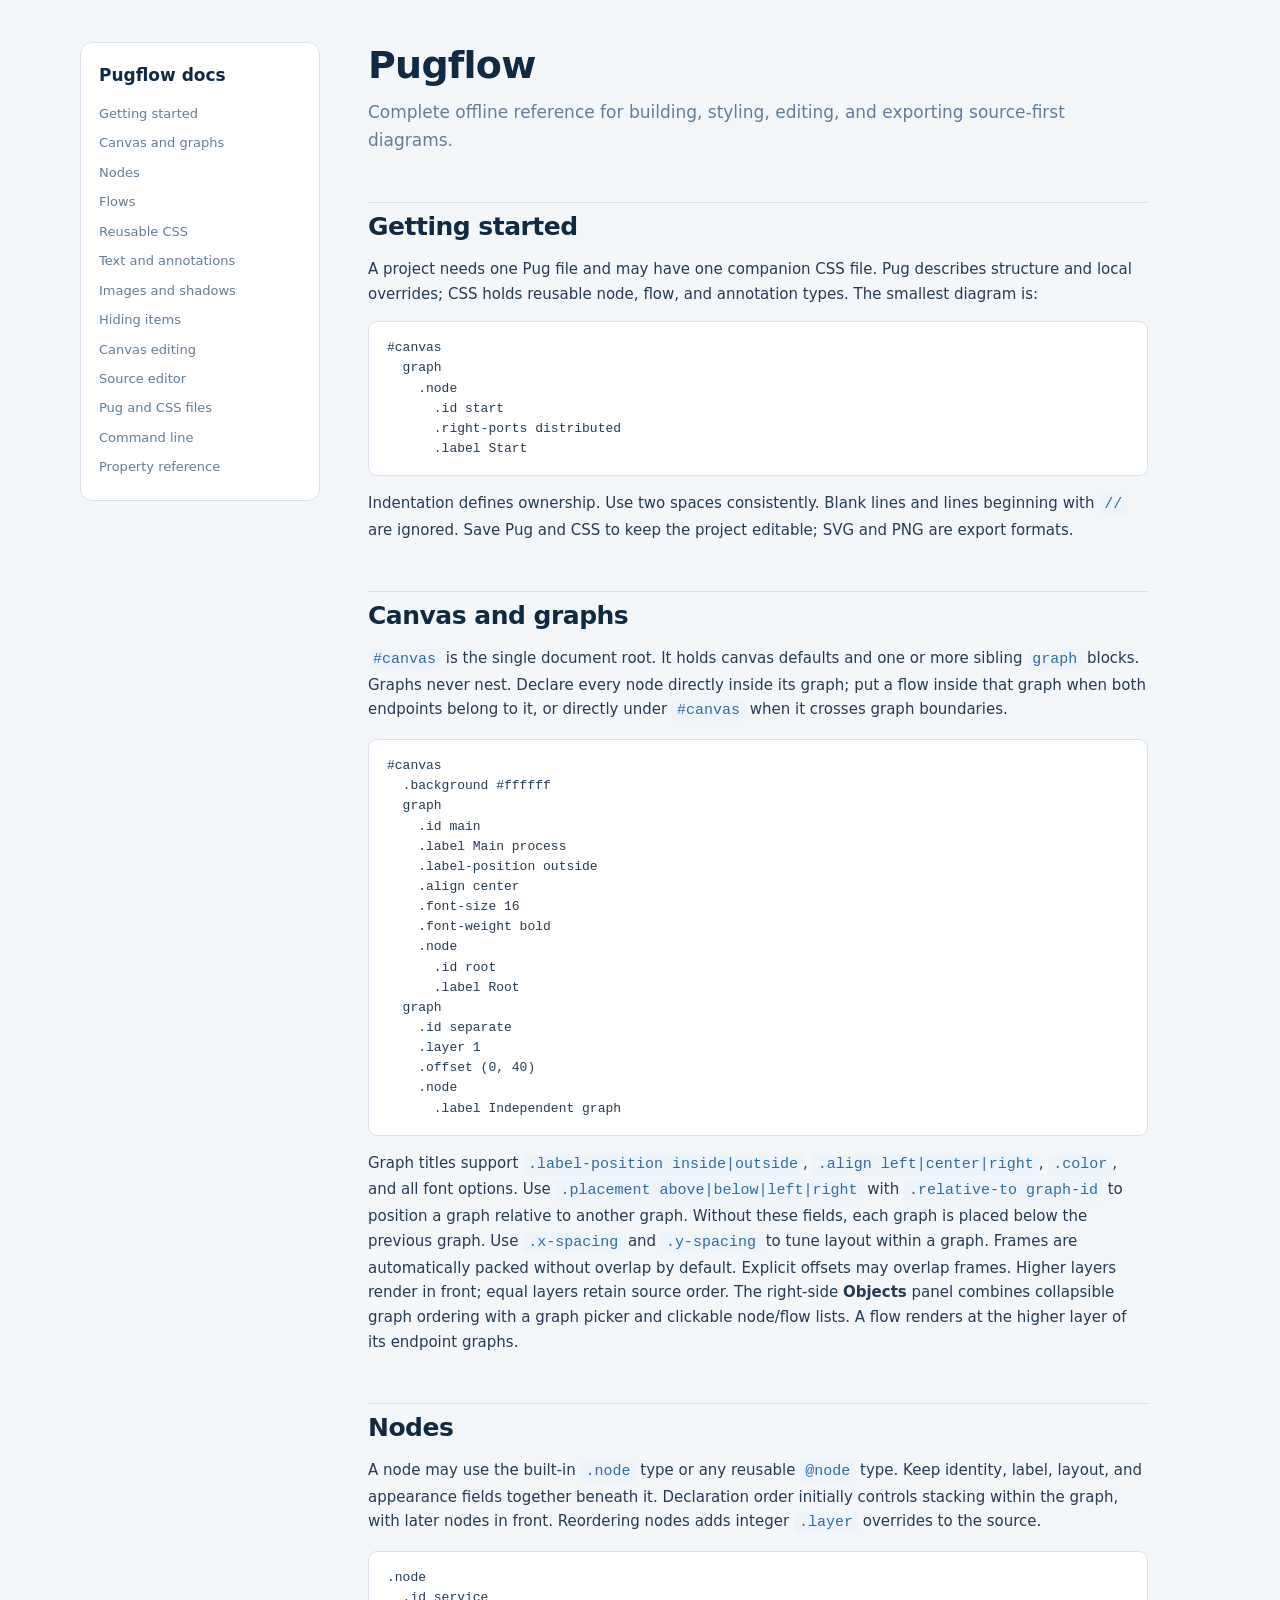
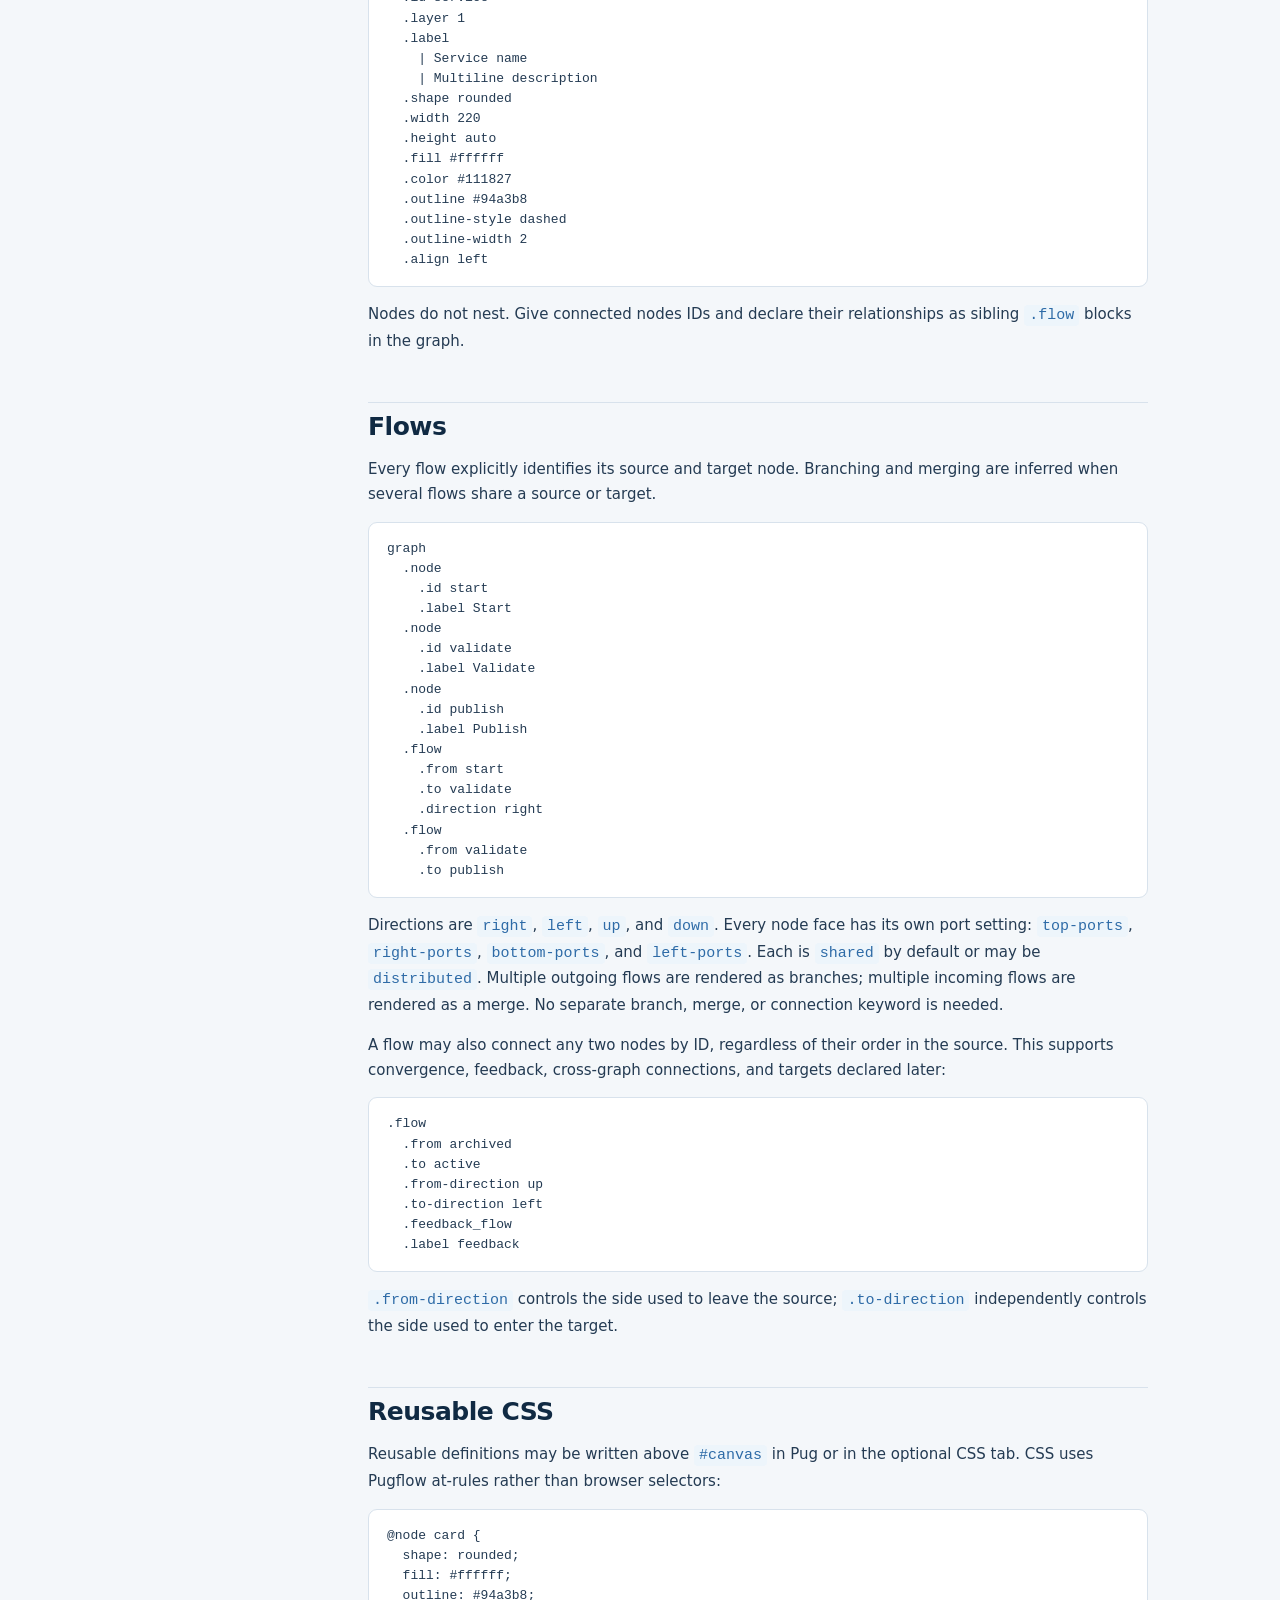
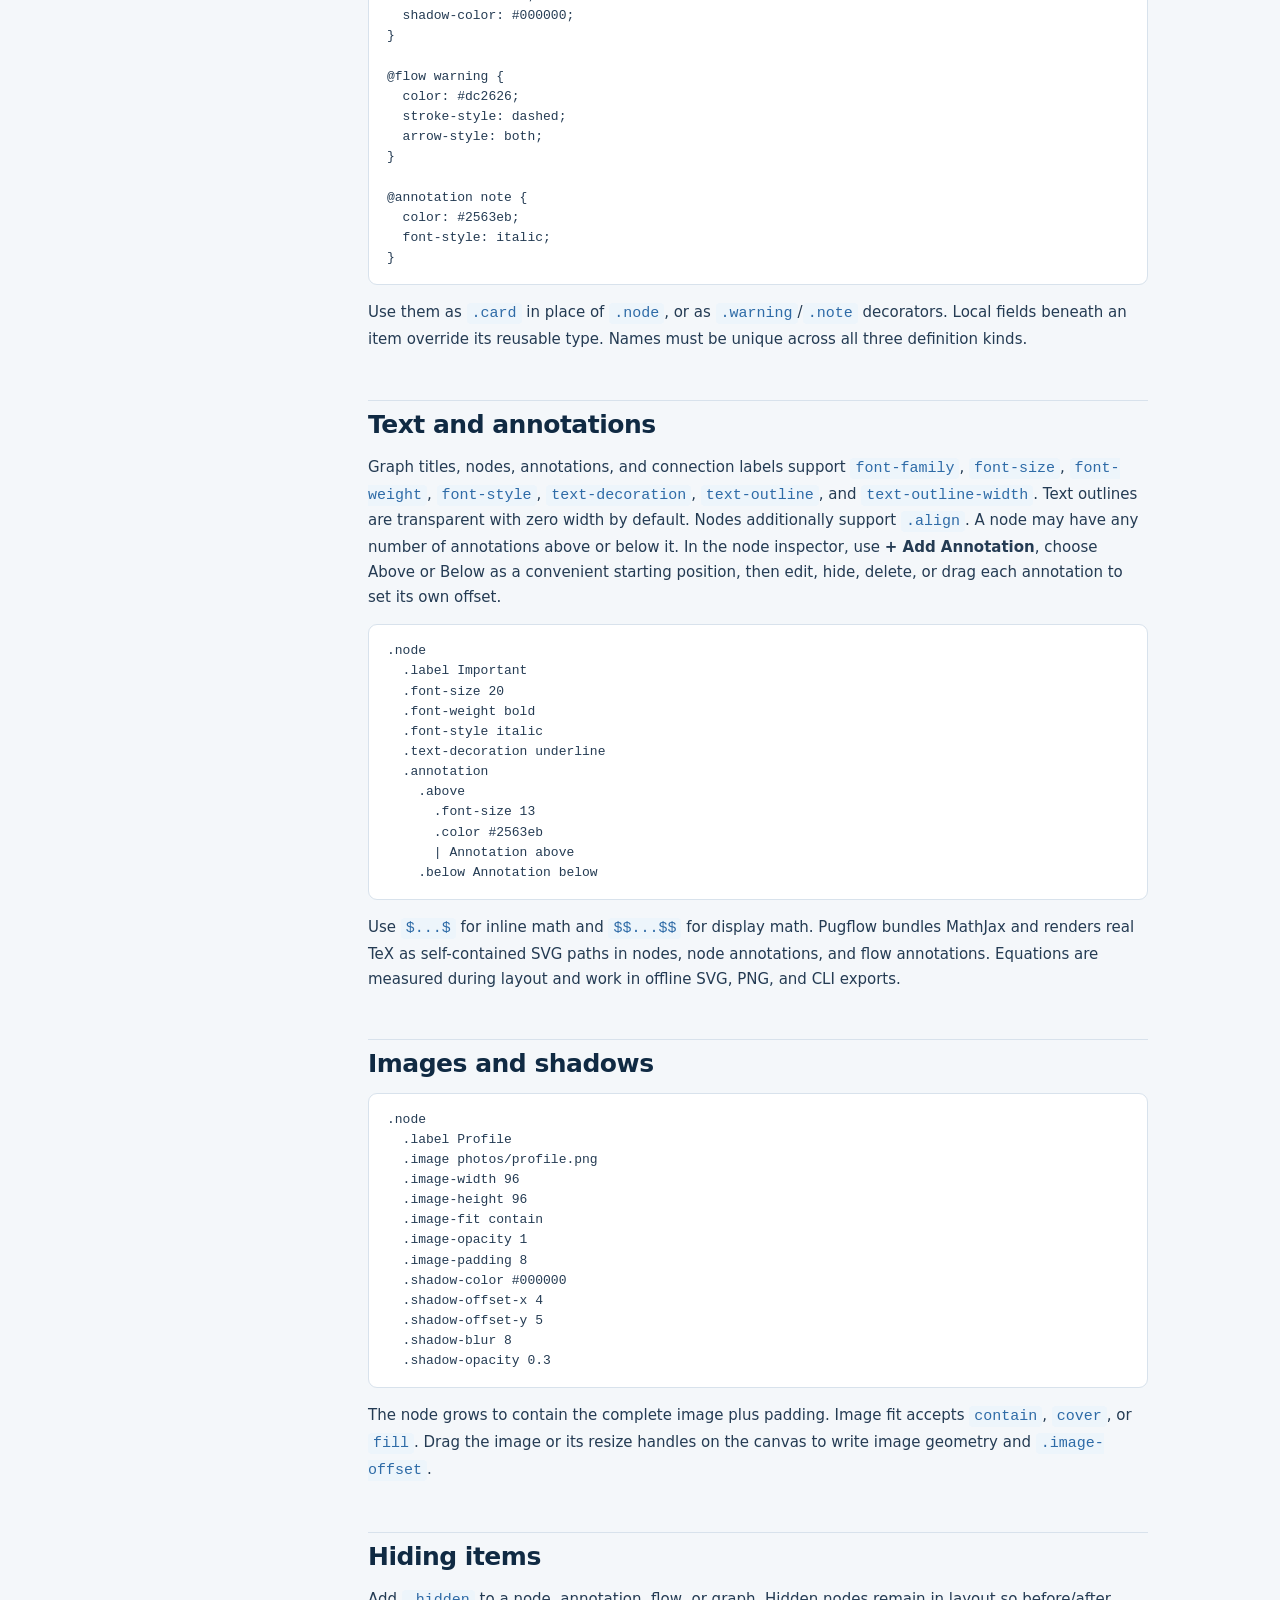
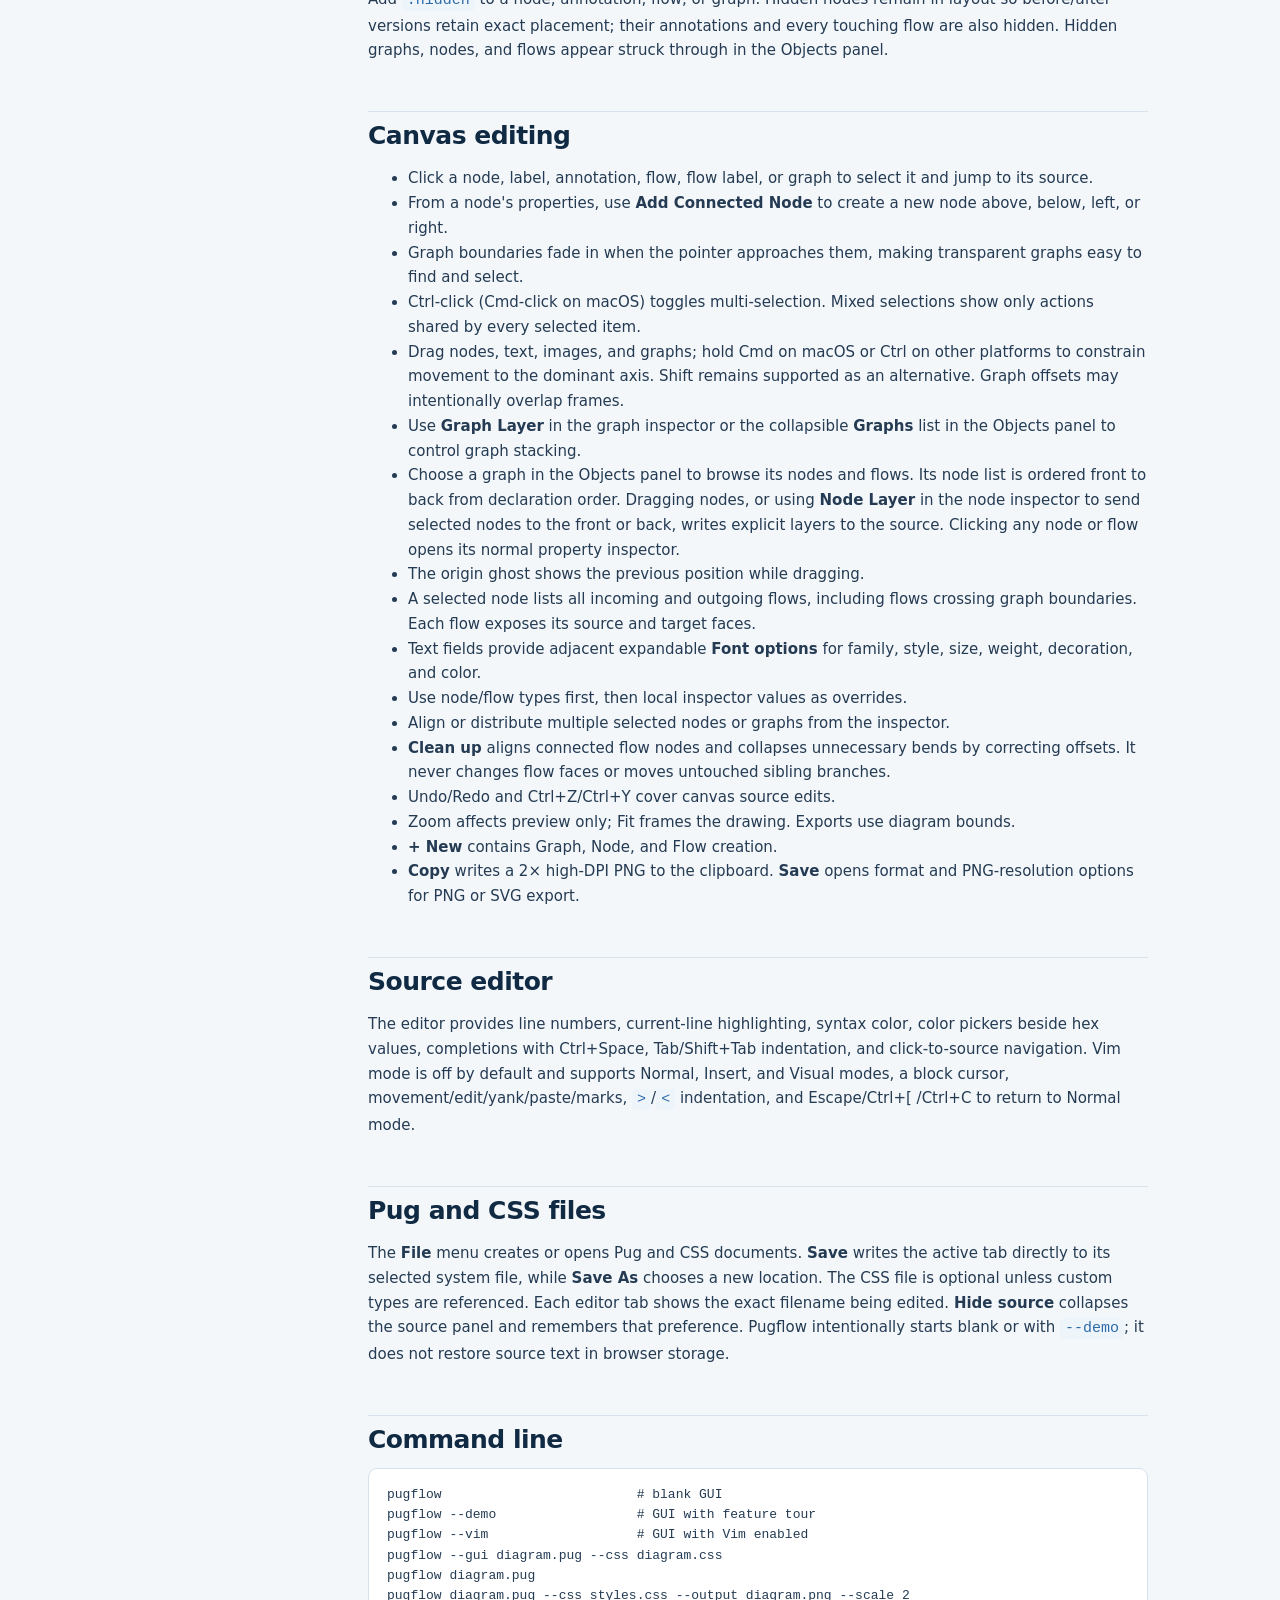
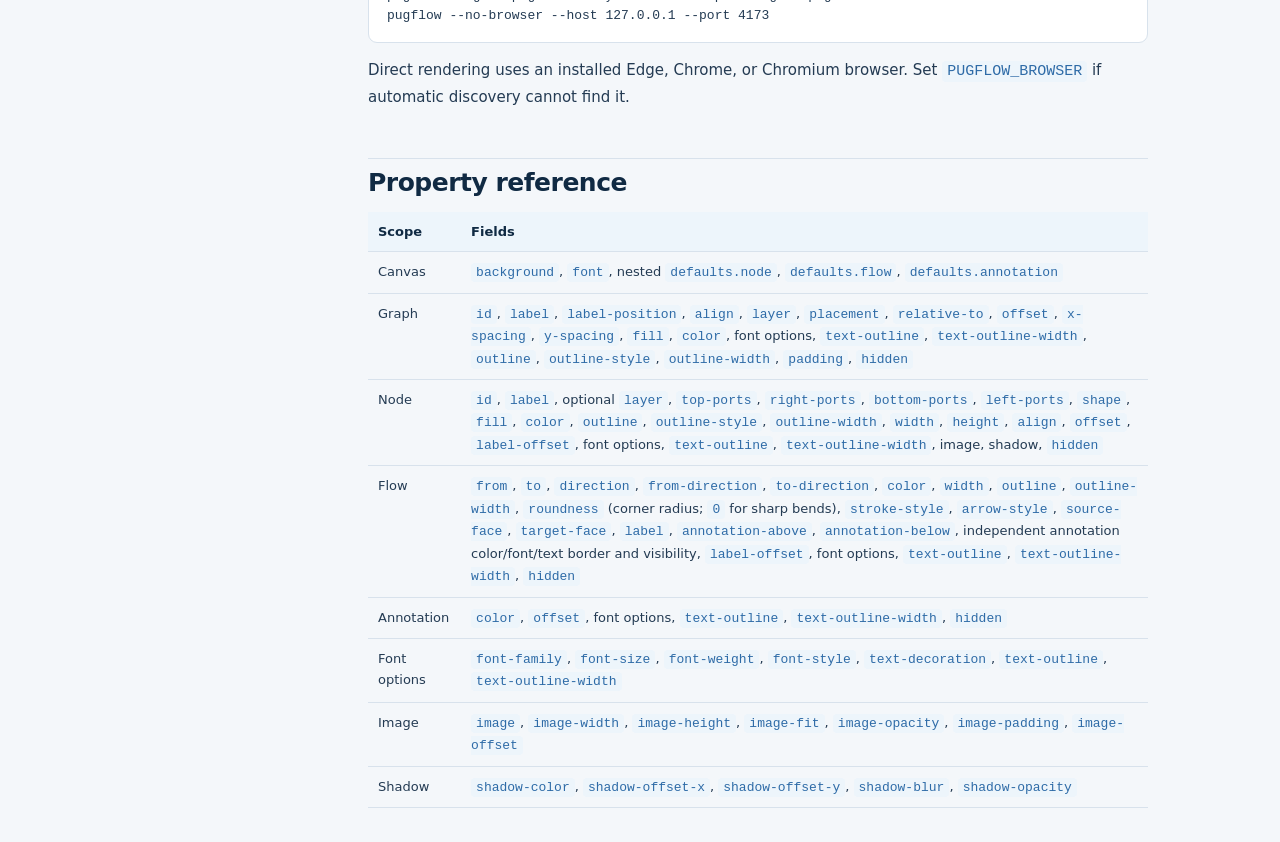
==== src/pugflow/web/docs.html @ e83b2b61 "Add per-face node connections Co-authored-by: briday1 <20748011+briday1@users.noreply.github.com>" ====
<!doctype html>
<html lang="en"><head><meta charset="UTF-8"><meta name="viewport" content="width=device-width,initial-scale=1"><meta name="description" content="Complete offline Pugflow documentation"><link rel="icon" href="data:,"><link rel="stylesheet" href="docs.css"><title>Pugflow documentation</title></head>
<body><div class="layout">
<nav><strong>Pugflow docs</strong><a href="#start">Getting started</a><a href="#structure">Canvas and graphs</a><a href="#nodes">Nodes</a><a href="#flows">Flows</a><a href="#styles">Reusable CSS</a><a href="#text">Text and annotations</a><a href="#images">Images and shadows</a><a href="#hidden">Hiding items</a><a href="#canvas-ui">Canvas editing</a><a href="#editor">Source editor</a><a href="#files">Pug and CSS files</a><a href="#cli">Command line</a><a href="#reference">Property reference</a></nav>
<main>
<h1>Pugflow</h1><p class="lede">Complete offline reference for building, styling, editing, and exporting source-first diagrams.</p>

<h2 id="start">Getting started</h2><p>A project needs one Pug file and may have one companion CSS file. Pug describes structure and local overrides; CSS holds reusable node, flow, and annotation types. The smallest diagram is:</p>
<pre><code>#canvas
  graph
    .node
      .id start
      .right-ports distributed
      .label Start</code></pre>
<p>Indentation defines ownership. Use two spaces consistently. Blank lines and lines beginning with <code>//</code> are ignored. Save Pug and CSS to keep the project editable; SVG and PNG are export formats.</p>

<h2 id="structure">Canvas and graphs</h2><p><code>#canvas</code> is the single document root. It holds canvas defaults and one or more sibling <code>graph</code> blocks. Graphs never nest. Declare every node directly inside its graph; put a flow inside that graph when both endpoints belong to it, or directly under <code>#canvas</code> when it crosses graph boundaries.</p>
<pre><code>#canvas
  .background #ffffff
  graph
    .id main
    .label Main process
    .label-position outside
    .align center
    .font-size 16
    .font-weight bold
    .node
      .id root
      .label Root
  graph
    .id separate
    .layer 1
    .offset (0, 40)
    .node
      .label Independent graph</code></pre>
<p>Graph titles support <code>.label-position inside|outside</code>, <code>.align left|center|right</code>, <code>.color</code>, and all font options. Use <code>.placement above|below|left|right</code> with <code>.relative-to graph-id</code> to position a graph relative to another graph. Without these fields, each graph is placed below the previous graph. Use <code>.x-spacing</code> and <code>.y-spacing</code> to tune layout within a graph. Frames are automatically packed without overlap by default. Explicit offsets may overlap frames. Higher layers render in front; equal layers retain source order. The right-side <strong>Objects</strong> panel combines collapsible graph ordering with a graph picker and clickable node/flow lists. A flow renders at the higher layer of its endpoint graphs.</p>

<h2 id="nodes">Nodes</h2><p>A node may use the built-in <code>.node</code> type or any reusable <code>@node</code> type. Keep identity, label, layout, and appearance fields together beneath it. Declaration order initially controls stacking within the graph, with later nodes in front. Reordering nodes adds integer <code>.layer</code> overrides to the source.</p>
<pre><code>.node
  .id service
  .layer 1
  .label
    | Service name
    | Multiline description
  .shape rounded
  .width 220
  .height auto
  .fill #ffffff
  .color #111827
  .outline #94a3b8
  .outline-style dashed
  .outline-width 2
  .align left</code></pre>
<p>Nodes do not nest. Give connected nodes IDs and declare their relationships as sibling <code>.flow</code> blocks in the graph.</p>

<h2 id="flows">Flows</h2><p>Every flow explicitly identifies its source and target node. Branching and merging are inferred when several flows share a source or target.</p>
<pre><code>graph
  .node
    .id start
    .label Start
  .node
    .id validate
    .label Validate
  .node
    .id publish
    .label Publish
  .flow
    .from start
    .to validate
    .direction right
  .flow
    .from validate
    .to publish</code></pre>
<p>Directions are <code>right</code>, <code>left</code>, <code>up</code>, and <code>down</code>. Every node face has its own port setting: <code>top-ports</code>, <code>right-ports</code>, <code>bottom-ports</code>, and <code>left-ports</code>. Each is <code>shared</code> by default or may be <code>distributed</code>. Multiple outgoing flows are rendered as branches; multiple incoming flows are rendered as a merge. No separate branch, merge, or connection keyword is needed.</p>
<p>A flow may also connect any two nodes by ID, regardless of their order in the source. This supports convergence, feedback, cross-graph connections, and targets declared later:</p>
<pre><code>.flow
  .from archived
  .to active
  .from-direction up
  .to-direction left
  .feedback_flow
  .label feedback</code></pre>
<p><code>.from-direction</code> controls the side used to leave the source; <code>.to-direction</code> independently controls the side used to enter the target.</p>

<h2 id="styles">Reusable CSS</h2><p>Reusable definitions may be written above <code>#canvas</code> in Pug or in the optional CSS tab. CSS uses Pugflow at-rules rather than browser selectors:</p>
<pre><code>@node card {
  shape: rounded;
  fill: #ffffff;
  outline: #94a3b8;
  shadow-color: #000000;
}

@flow warning {
  color: #dc2626;
  stroke-style: dashed;
  arrow-style: both;
}

@annotation note {
  color: #2563eb;
  font-style: italic;
}</code></pre>
<p>Use them as <code>.card</code> in place of <code>.node</code>, or as <code>.warning</code>/<code>.note</code> decorators. Local fields beneath an item override its reusable type. Names must be unique across all three definition kinds.</p>

<h2 id="text">Text and annotations</h2><p>Graph titles, nodes, annotations, and connection labels support <code>font-family</code>, <code>font-size</code>, <code>font-weight</code>, <code>font-style</code>, <code>text-decoration</code>, <code>text-outline</code>, and <code>text-outline-width</code>. Text outlines are transparent with zero width by default. Nodes additionally support <code>.align</code>. A node may have any number of annotations above or below it. In the node inspector, use <strong>+ Add Annotation</strong>, choose Above or Below as a convenient starting position, then edit, hide, delete, or drag each annotation to set its own offset.</p>
<pre><code>.node
  .label Important
  .font-size 20
  .font-weight bold
  .font-style italic
  .text-decoration underline
  .annotation
    .above
      .font-size 13
      .color #2563eb
      | Annotation above
    .below Annotation below</code></pre>
<p>Use <code>$...$</code> for inline math and <code>$$...$$</code> for display math. Pugflow bundles MathJax and renders real TeX as self-contained SVG paths in nodes, node annotations, and flow annotations. Equations are measured during layout and work in offline SVG, PNG, and CLI exports.</p>

<h2 id="images">Images and shadows</h2><pre><code>.node
  .label Profile
  .image photos/profile.png
  .image-width 96
  .image-height 96
  .image-fit contain
  .image-opacity 1
  .image-padding 8
  .shadow-color #000000
  .shadow-offset-x 4
  .shadow-offset-y 5
  .shadow-blur 8
  .shadow-opacity 0.3</code></pre>
<p>The node grows to contain the complete image plus padding. Image fit accepts <code>contain</code>, <code>cover</code>, or <code>fill</code>. Drag the image or its resize handles on the canvas to write image geometry and <code>.image-offset</code>.</p>

<h2 id="hidden">Hiding items</h2><p>Add <code>.hidden</code> to a node, annotation, flow, or graph. Hidden nodes remain in layout so before/after versions retain exact placement; their annotations and every touching flow are also hidden. Hidden graphs, nodes, and flows appear struck through in the Objects panel.</p>

<h2 id="canvas-ui">Canvas editing</h2><ul><li>Click a node, label, annotation, flow, flow label, or graph to select it and jump to its source.</li><li>From a node's properties, use <strong>Add Connected Node</strong> to create a new node above, below, left, or right.</li><li>Graph boundaries fade in when the pointer approaches them, making transparent graphs easy to find and select.</li><li>Ctrl-click (Cmd-click on macOS) toggles multi-selection. Mixed selections show only actions shared by every selected item.</li><li>Drag nodes, text, images, and graphs; hold Cmd on macOS or Ctrl on other platforms to constrain movement to the dominant axis. Shift remains supported as an alternative. Graph offsets may intentionally overlap frames.</li><li>Use <strong>Graph Layer</strong> in the graph inspector or the collapsible <strong>Graphs</strong> list in the Objects panel to control graph stacking.</li><li>Choose a graph in the Objects panel to browse its nodes and flows. Its node list is ordered front to back from declaration order. Dragging nodes, or using <strong>Node Layer</strong> in the node inspector to send selected nodes to the front or back, writes explicit layers to the source. Clicking any node or flow opens its normal property inspector.</li><li>The origin ghost shows the previous position while dragging.</li><li>A selected node lists all incoming and outgoing flows, including flows crossing graph boundaries. Each flow exposes its source and target faces.</li><li>Text fields provide adjacent expandable <strong>Font options</strong> for family, style, size, weight, decoration, and color.</li><li>Use node/flow types first, then local inspector values as overrides.</li><li>Align or distribute multiple selected nodes or graphs from the inspector.</li><li><strong>Clean up</strong> aligns connected flow nodes and collapses unnecessary bends by correcting offsets. It never changes flow faces or moves untouched sibling branches.</li><li>Undo/Redo and Ctrl+Z/Ctrl+Y cover canvas source edits.</li><li>Zoom affects preview only; Fit frames the drawing. Exports use diagram bounds.</li><li><strong>+ New</strong> contains Graph, Node, and Flow creation.</li><li><strong>Copy</strong> writes a 2× high-DPI PNG to the clipboard. <strong>Save</strong> opens format and PNG-resolution options for PNG or SVG export.</li></ul>

<h2 id="editor">Source editor</h2><p>The editor provides line numbers, current-line highlighting, syntax color, color pickers beside hex values, completions with Ctrl+Space, Tab/Shift+Tab indentation, and click-to-source navigation. Vim mode is off by default and supports Normal, Insert, and Visual modes, a block cursor, movement/edit/yank/paste/marks, <code>&gt;</code>/<code>&lt;</code> indentation, and Escape/Ctrl+[ /Ctrl+C to return to Normal mode.</p>

<h2 id="files">Pug and CSS files</h2><p>The <strong>File</strong> menu creates or opens Pug and CSS documents. <strong>Save</strong> writes the active tab directly to its selected system file, while <strong>Save As</strong> chooses a new location. The CSS file is optional unless custom types are referenced. Each editor tab shows the exact filename being edited. <strong>Hide source</strong> collapses the source panel and remembers that preference. Pugflow intentionally starts blank or with <code>--demo</code>; it does not restore source text in browser storage.</p>

<h2 id="cli">Command line</h2><pre><code>pugflow                         # blank GUI
pugflow --demo                  # GUI with feature tour
pugflow --vim                   # GUI with Vim enabled
pugflow --gui diagram.pug --css diagram.css
pugflow diagram.pug
pugflow diagram.pug --css styles.css --output diagram.png --scale 2
pugflow --no-browser --host 127.0.0.1 --port 4173</code></pre>
<p>Direct rendering uses an installed Edge, Chrome, or Chromium browser. Set <code>PUGFLOW_BROWSER</code> if automatic discovery cannot find it.</p>

<h2 id="reference">Property reference</h2>
<table><thead><tr><th>Scope</th><th>Fields</th></tr></thead><tbody>
<tr><td>Canvas</td><td><code>background</code>, <code>font</code>, nested <code>defaults.node</code>, <code>defaults.flow</code>, <code>defaults.annotation</code></td></tr>
<tr><td>Graph</td><td><code>id</code>, <code>label</code>, <code>label-position</code>, <code>align</code>, <code>layer</code>, <code>placement</code>, <code>relative-to</code>, <code>offset</code>, <code>x-spacing</code>, <code>y-spacing</code>, <code>fill</code>, <code>color</code>, font options, <code>text-outline</code>, <code>text-outline-width</code>, <code>outline</code>, <code>outline-style</code>, <code>outline-width</code>, <code>padding</code>, <code>hidden</code></td></tr>
<tr><td>Node</td><td><code>id</code>, <code>label</code>, optional <code>layer</code>, <code>top-ports</code>, <code>right-ports</code>, <code>bottom-ports</code>, <code>left-ports</code>, <code>shape</code>, <code>fill</code>, <code>color</code>, <code>outline</code>, <code>outline-style</code>, <code>outline-width</code>, <code>width</code>, <code>height</code>, <code>align</code>, <code>offset</code>, <code>label-offset</code>, font options, <code>text-outline</code>, <code>text-outline-width</code>, image, shadow, <code>hidden</code></td></tr>
<tr><td>Flow</td><td><code>from</code>, <code>to</code>, <code>direction</code>, <code>from-direction</code>, <code>to-direction</code>, <code>color</code>, <code>width</code>, <code>outline</code>, <code>outline-width</code>, <code>roundness</code> (corner radius; <code>0</code> for sharp bends), <code>stroke-style</code>, <code>arrow-style</code>, <code>source-face</code>, <code>target-face</code>, <code>label</code>, <code>annotation-above</code>, <code>annotation-below</code>, independent annotation color/font/text border and visibility, <code>label-offset</code>, font options, <code>text-outline</code>, <code>text-outline-width</code>, <code>hidden</code></td></tr>
<tr><td>Annotation</td><td><code>color</code>, <code>offset</code>, font options, <code>text-outline</code>, <code>text-outline-width</code>, <code>hidden</code></td></tr>
<tr><td>Font options</td><td><code>font-family</code>, <code>font-size</code>, <code>font-weight</code>, <code>font-style</code>, <code>text-decoration</code>, <code>text-outline</code>, <code>text-outline-width</code></td></tr>
<tr><td>Image</td><td><code>image</code>, <code>image-width</code>, <code>image-height</code>, <code>image-fit</code>, <code>image-opacity</code>, <code>image-padding</code>, <code>image-offset</code></td></tr>
<tr><td>Shadow</td><td><code>shadow-color</code>, <code>shadow-offset-x</code>, <code>shadow-offset-y</code>, <code>shadow-blur</code>, <code>shadow-opacity</code></td></tr>
</tbody></table>
</main></div></body></html>
---- src/pugflow/web/docs.css ----
:root { color-scheme: light dark; --bg:#f4f7fa; --panel:#fff; --soft:#edf5fb; --text:#243b53; --heading:#102a43; --muted:#627d98; --border:#d8e2ec; --accent:#2e6ba7; }
@media (prefers-color-scheme: dark) { :root { --bg:#0f1720; --panel:#17212b; --soft:#223241; --text:#d6e2ec; --heading:#f4f8fb; --muted:#a4b6c5; --border:#344452; --accent:#70afe7; } }
* { box-sizing:border-box; }
html { scroll-behavior:smooth; }
body { margin:0; color:var(--text); background:var(--bg); font:15px/1.65 Inter,ui-sans-serif,system-ui,-apple-system,"Segoe UI",sans-serif; }
.layout { display:grid; grid-template-columns:240px minmax(0,780px); gap:48px; width:min(1120px,calc(100% - 40px)); margin:0 auto; padding:42px 0 80px; }
nav { position:sticky; top:24px; align-self:start; max-height:calc(100vh - 48px); overflow:auto; padding:18px; border:1px solid var(--border); border-radius:12px; background:var(--panel); }
nav strong { display:block; margin-bottom:10px; color:var(--heading); font-size:17px; }
nav a { display:block; padding:4px 0; color:var(--muted); font-size:13px; text-decoration:none; }
nav a:hover { color:var(--accent); }
main { min-width:0; }
h1,h2,h3 { color:var(--heading); line-height:1.25; letter-spacing:-.02em; }
h1 { margin:0; font-size:38px; } h2 { margin:48px 0 12px; padding-top:8px; border-top:1px solid var(--border); font-size:25px; } h3 { margin:26px 0 8px; font-size:18px; }
.lede { margin:8px 0 30px; color:var(--muted); font-size:17px; }
code,pre { font-family:Consolas,"SFMono-Regular",monospace; }
code { padding:2px 5px; border-radius:4px; color:var(--accent); background:var(--soft); }
pre { overflow:auto; padding:16px 18px; border:1px solid var(--border); border-radius:9px; color:var(--text); background:var(--panel); font-size:13px; line-height:1.55; }
pre code { padding:0; color:inherit; background:none; }
table { width:100%; border-collapse:collapse; margin:14px 0 24px; font-size:13px; }
th,td { padding:9px 10px; border-bottom:1px solid var(--border); text-align:left; vertical-align:top; }
th { color:var(--heading); background:var(--soft); }
.note { padding:12px 14px; border-left:3px solid var(--accent); border-radius:0 7px 7px 0; background:var(--soft); }
@media (max-width:800px) { .layout { display:block; } nav { position:static; margin-bottom:30px; } }
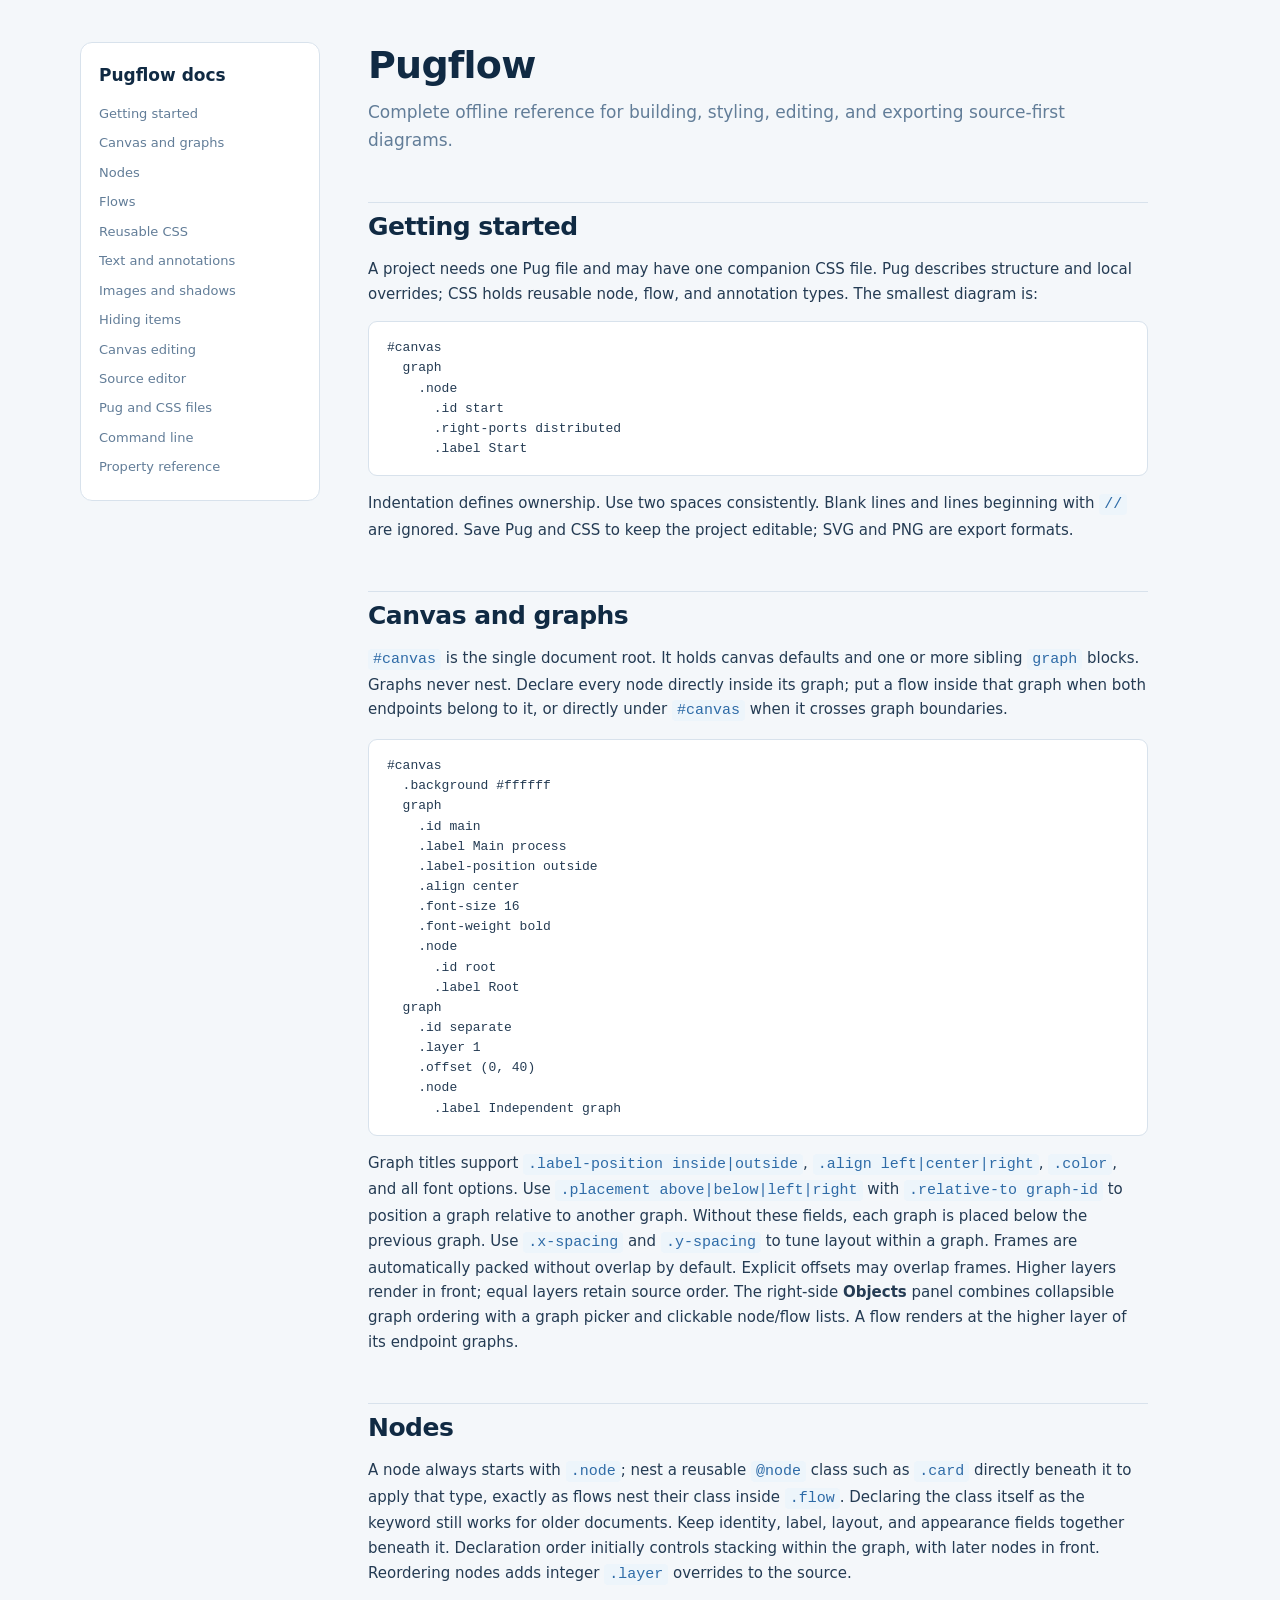
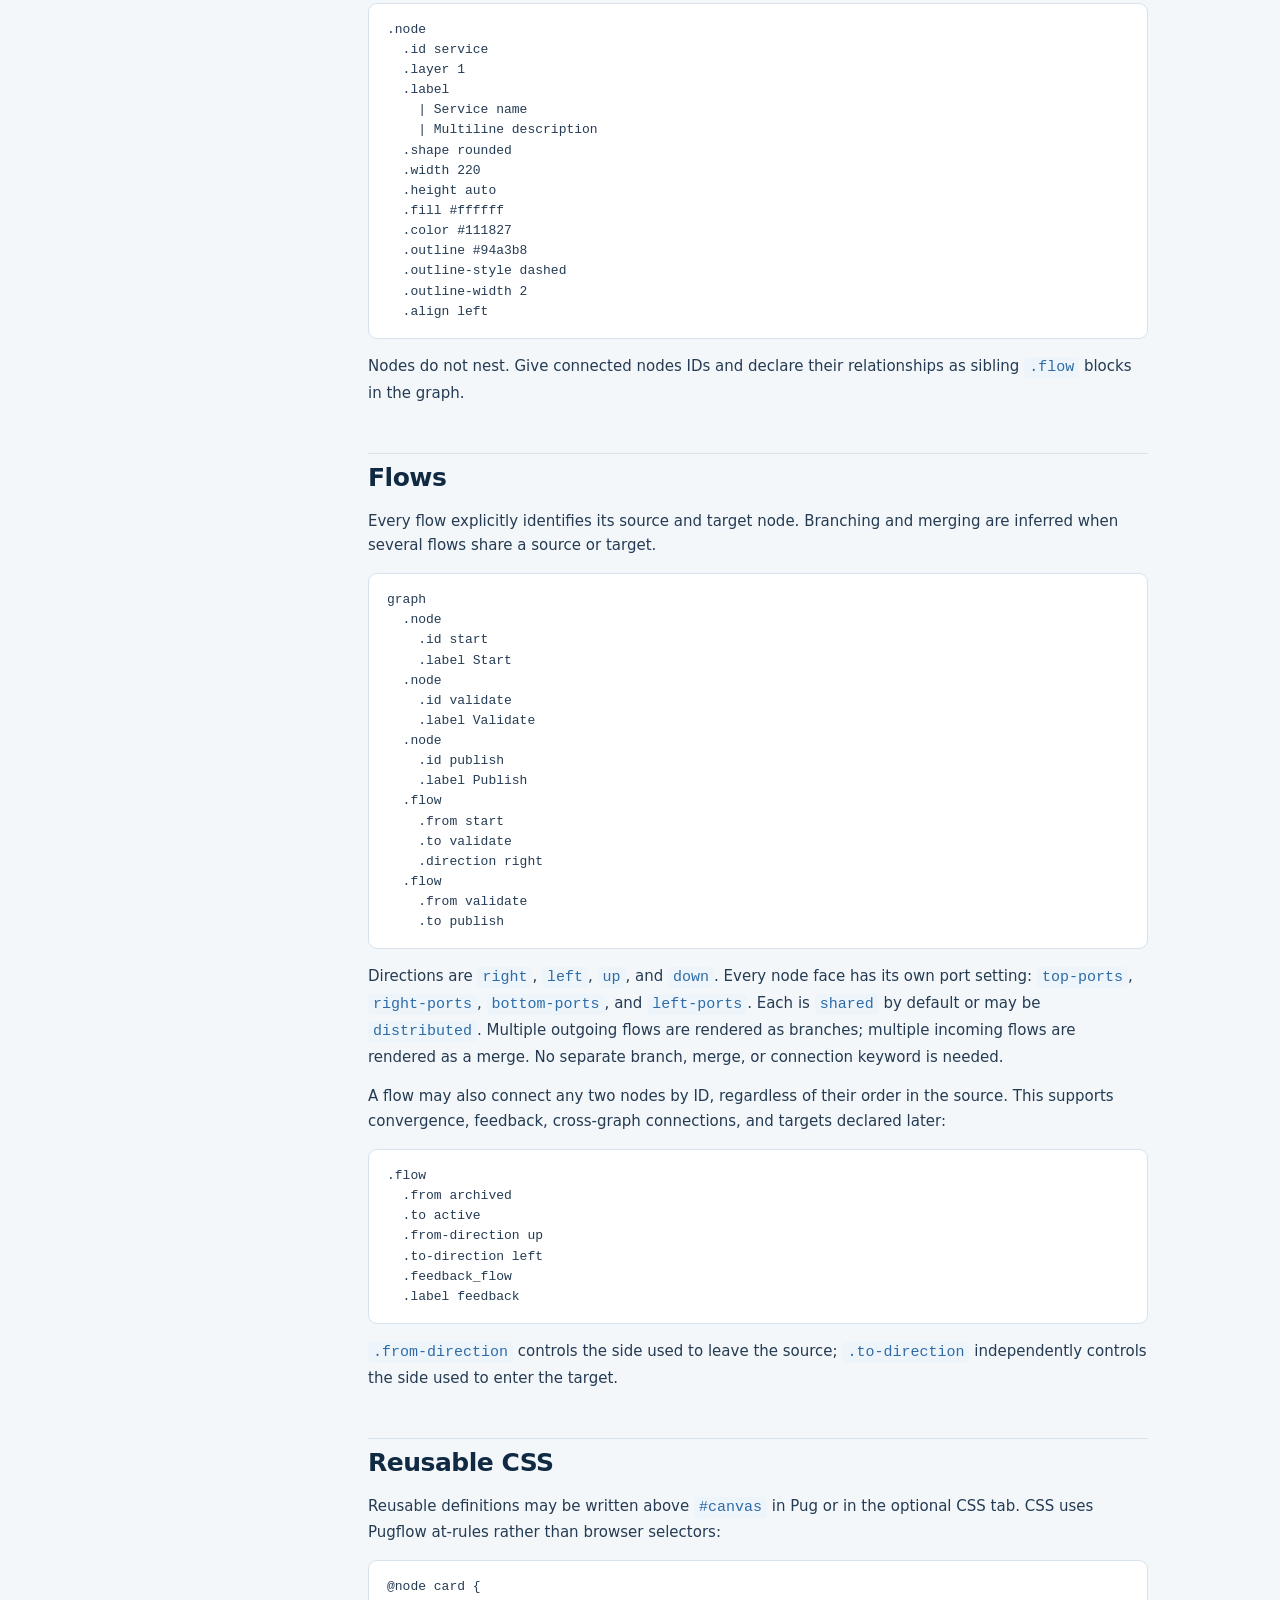
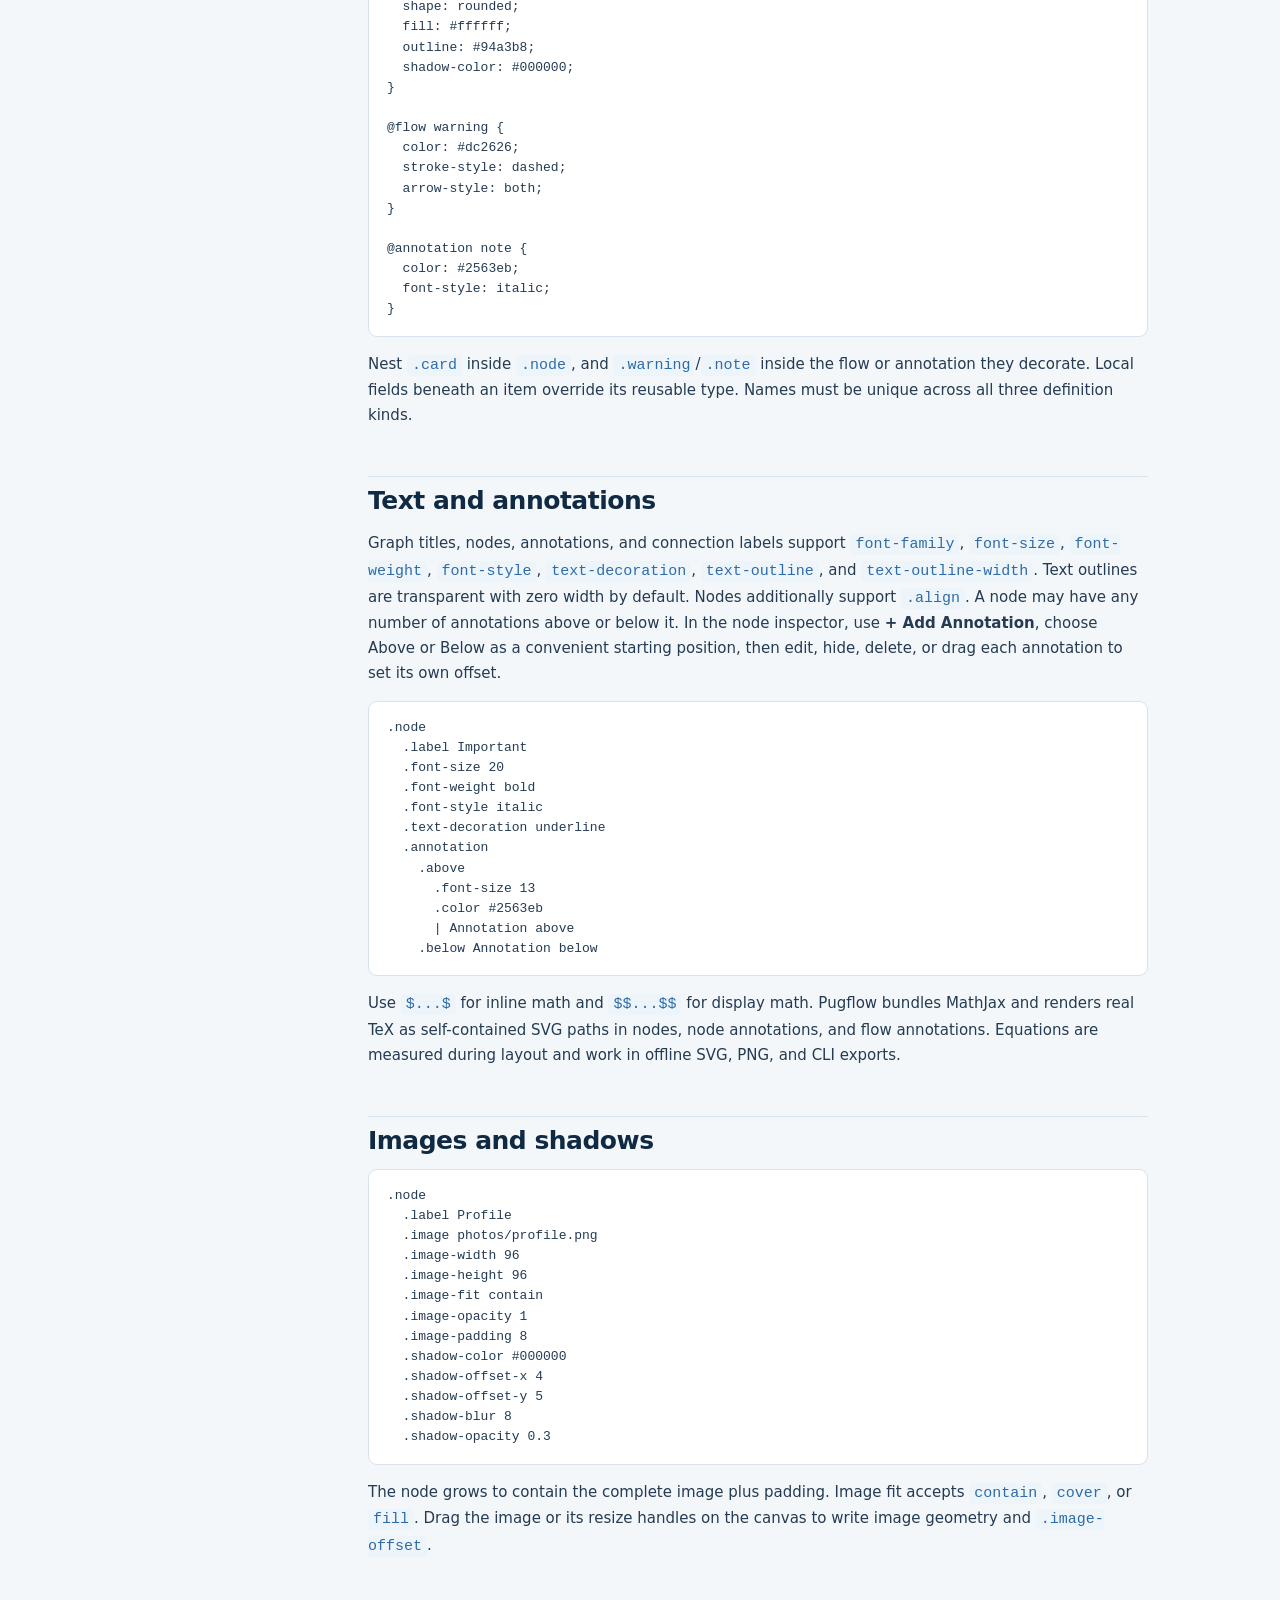
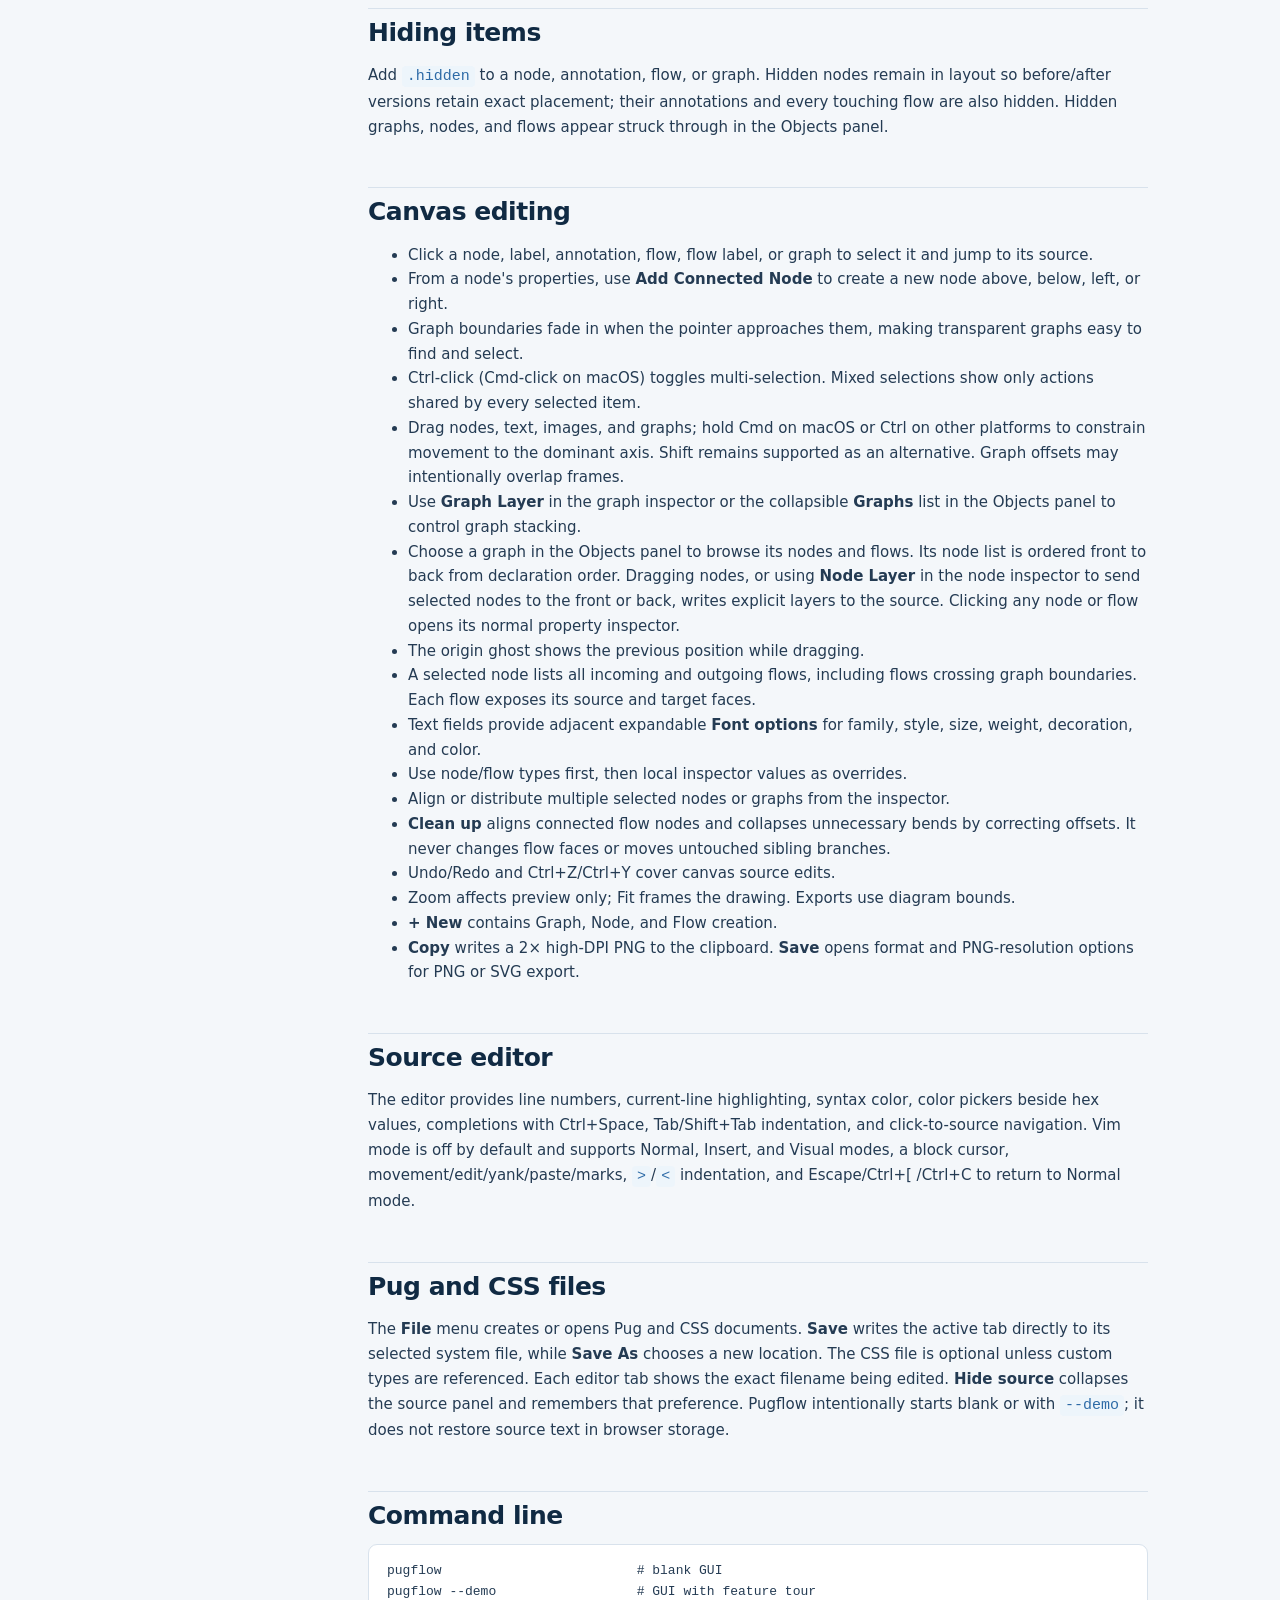
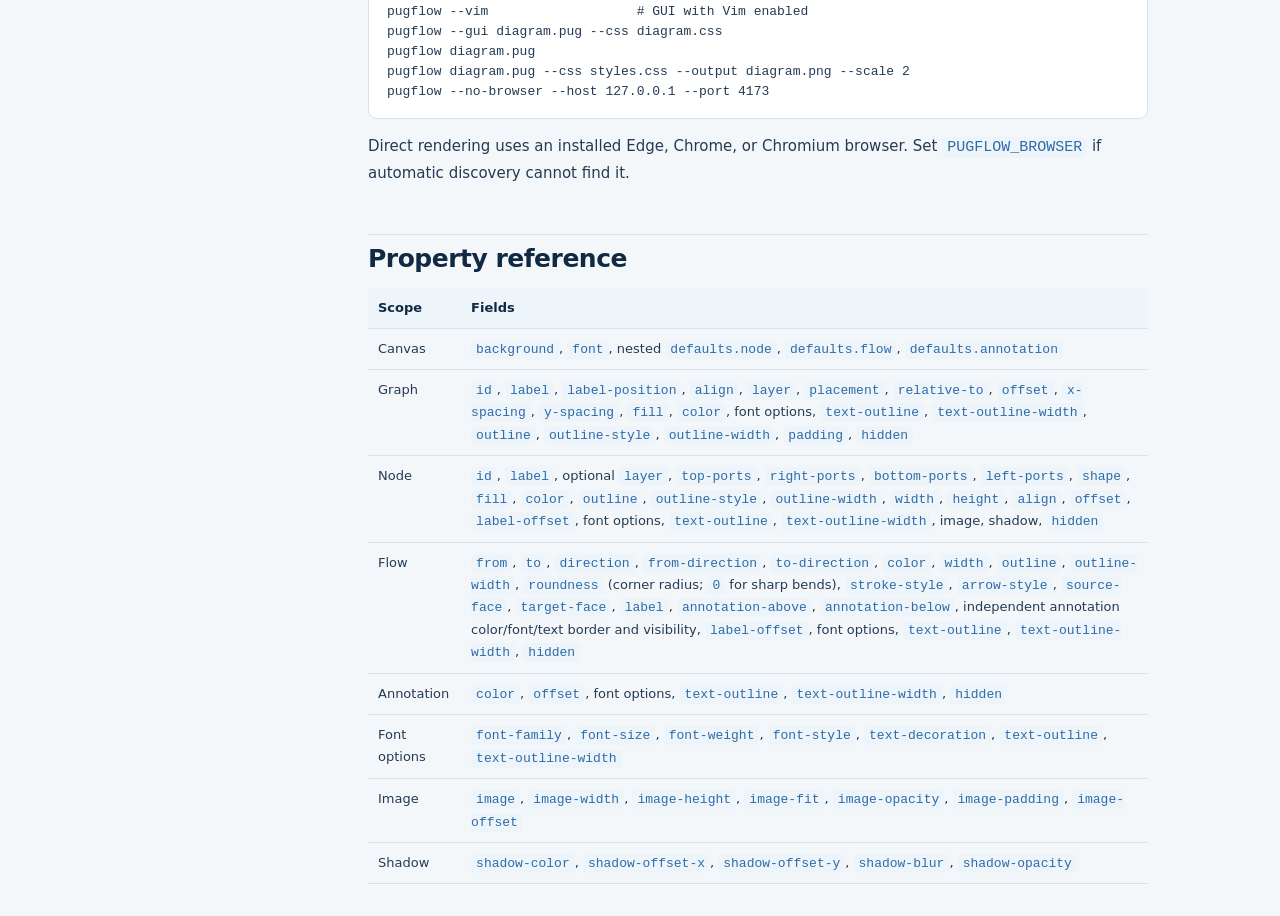
==== commit 628e4073: "feat: nest reusable node classes inside .node to mirror flow syntax Co-authored-by: briday1 <2074801" ====
--- a/src/pugflow/web/docs.html
+++ b/src/pugflow/web/docs.html
@@ -35,7 +35,7 @@
       .label Independent graph</code></pre>
 <p>Graph titles support <code>.label-position inside|outside</code>, <code>.align left|center|right</code>, <code>.color</code>, and all font options. Use <code>.placement above|below|left|right</code> with <code>.relative-to graph-id</code> to position a graph relative to another graph. Without these fields, each graph is placed below the previous graph. Use <code>.x-spacing</code> and <code>.y-spacing</code> to tune layout within a graph. Frames are automatically packed without overlap by default. Explicit offsets may overlap frames. Higher layers render in front; equal layers retain source order. The right-side <strong>Objects</strong> panel combines collapsible graph ordering with a graph picker and clickable node/flow lists. A flow renders at the higher layer of its endpoint graphs.</p>
 
-<h2 id="nodes">Nodes</h2><p>A node may use the built-in <code>.node</code> type or any reusable <code>@node</code> type. Keep identity, label, layout, and appearance fields together beneath it. Declaration order initially controls stacking within the graph, with later nodes in front. Reordering nodes adds integer <code>.layer</code> overrides to the source.</p>
+<h2 id="nodes">Nodes</h2><p>A node always starts with <code>.node</code>; nest a reusable <code>@node</code> class such as <code>.card</code> directly beneath it to apply that type, exactly as flows nest their class inside <code>.flow</code>. Declaring the class itself as the keyword still works for older documents. Keep identity, label, layout, and appearance fields together beneath it. Declaration order initially controls stacking within the graph, with later nodes in front. Reordering nodes adds integer <code>.layer</code> overrides to the source.</p>
 <pre><code>.node
   .id service
   .layer 1
@@ -100,7 +100,7 @@
   color: #2563eb;
   font-style: italic;
 }</code></pre>
-<p>Use them as <code>.card</code> in place of <code>.node</code>, or as <code>.warning</code>/<code>.note</code> decorators. Local fields beneath an item override its reusable type. Names must be unique across all three definition kinds.</p>
+<p>Nest <code>.card</code> inside <code>.node</code>, and <code>.warning</code>/<code>.note</code> inside the flow or annotation they decorate. Local fields beneath an item override its reusable type. Names must be unique across all three definition kinds.</p>
 
 <h2 id="text">Text and annotations</h2><p>Graph titles, nodes, annotations, and connection labels support <code>font-family</code>, <code>font-size</code>, <code>font-weight</code>, <code>font-style</code>, <code>text-decoration</code>, <code>text-outline</code>, and <code>text-outline-width</code>. Text outlines are transparent with zero width by default. Nodes additionally support <code>.align</code>. A node may have any number of annotations above or below it. In the node inspector, use <strong>+ Add Annotation</strong>, choose Above or Below as a convenient starting position, then edit, hide, delete, or drag each annotation to set its own offset.</p>
 <pre><code>.node
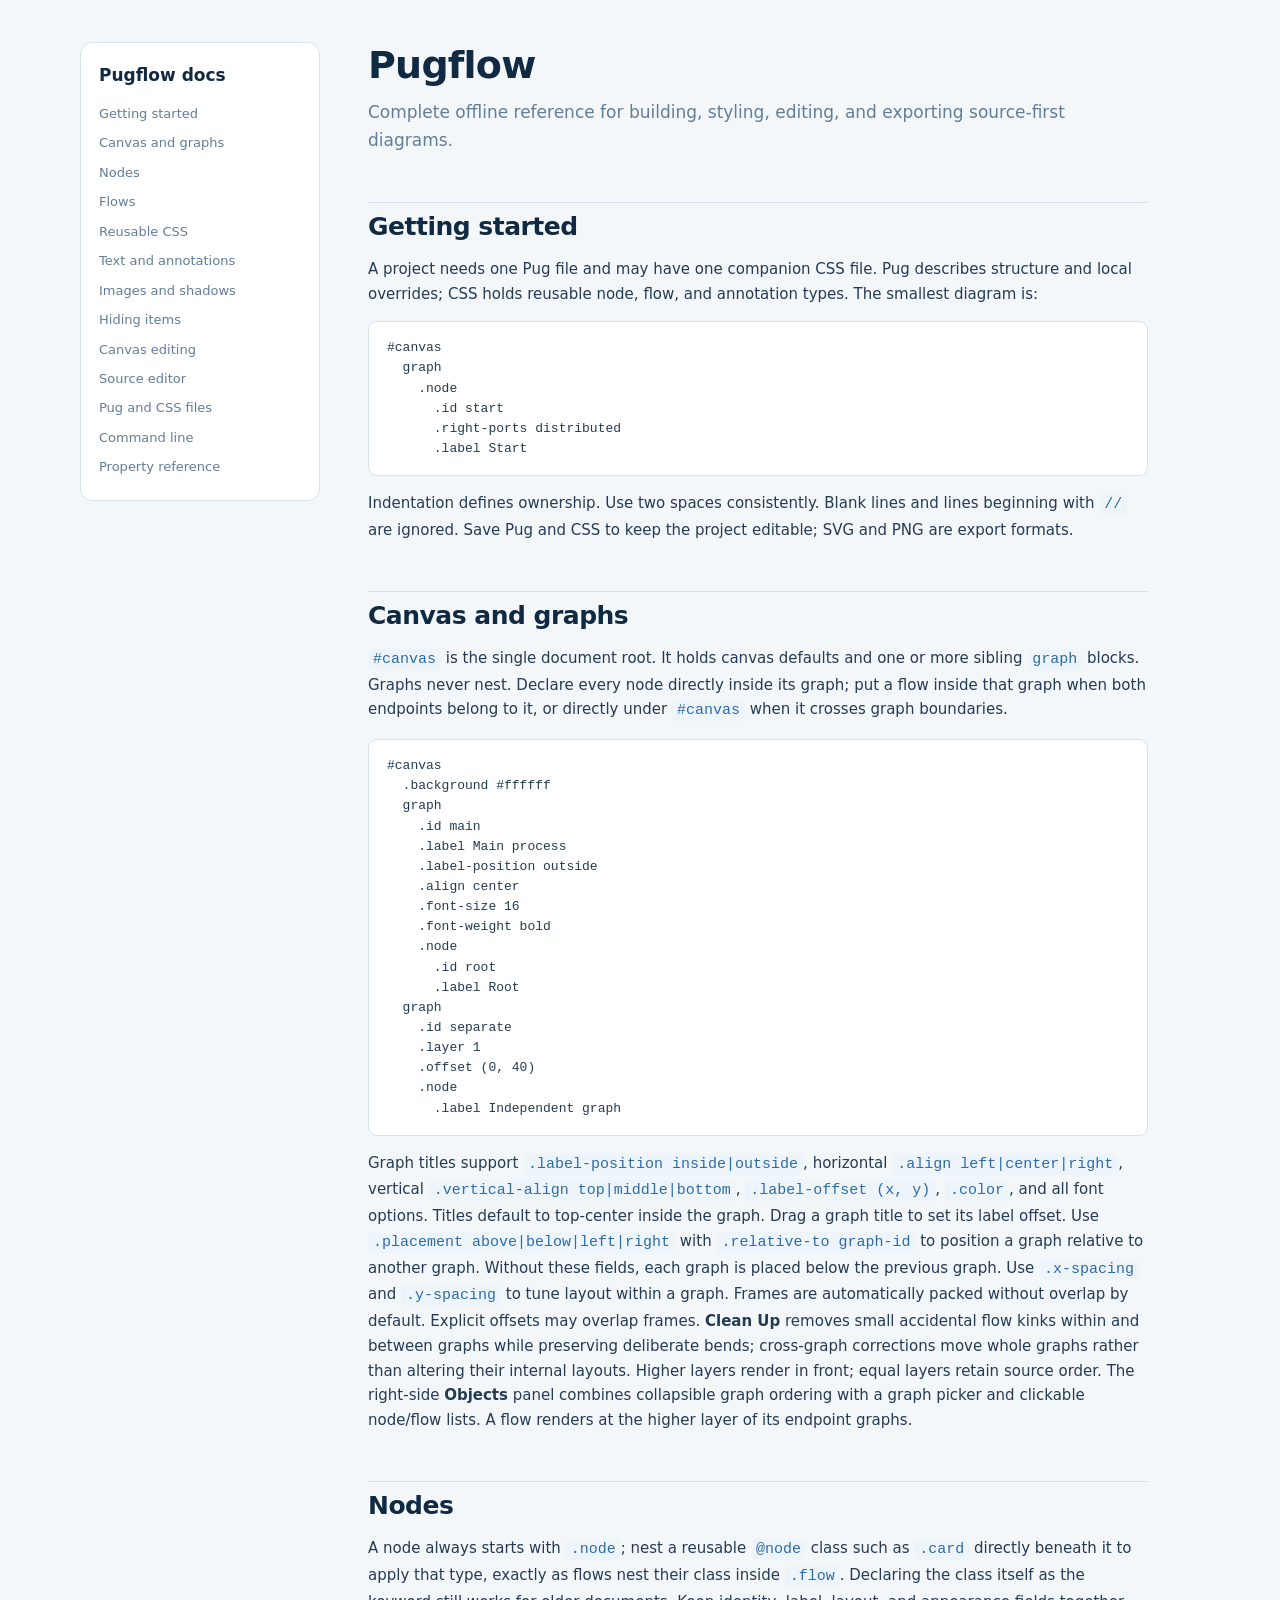
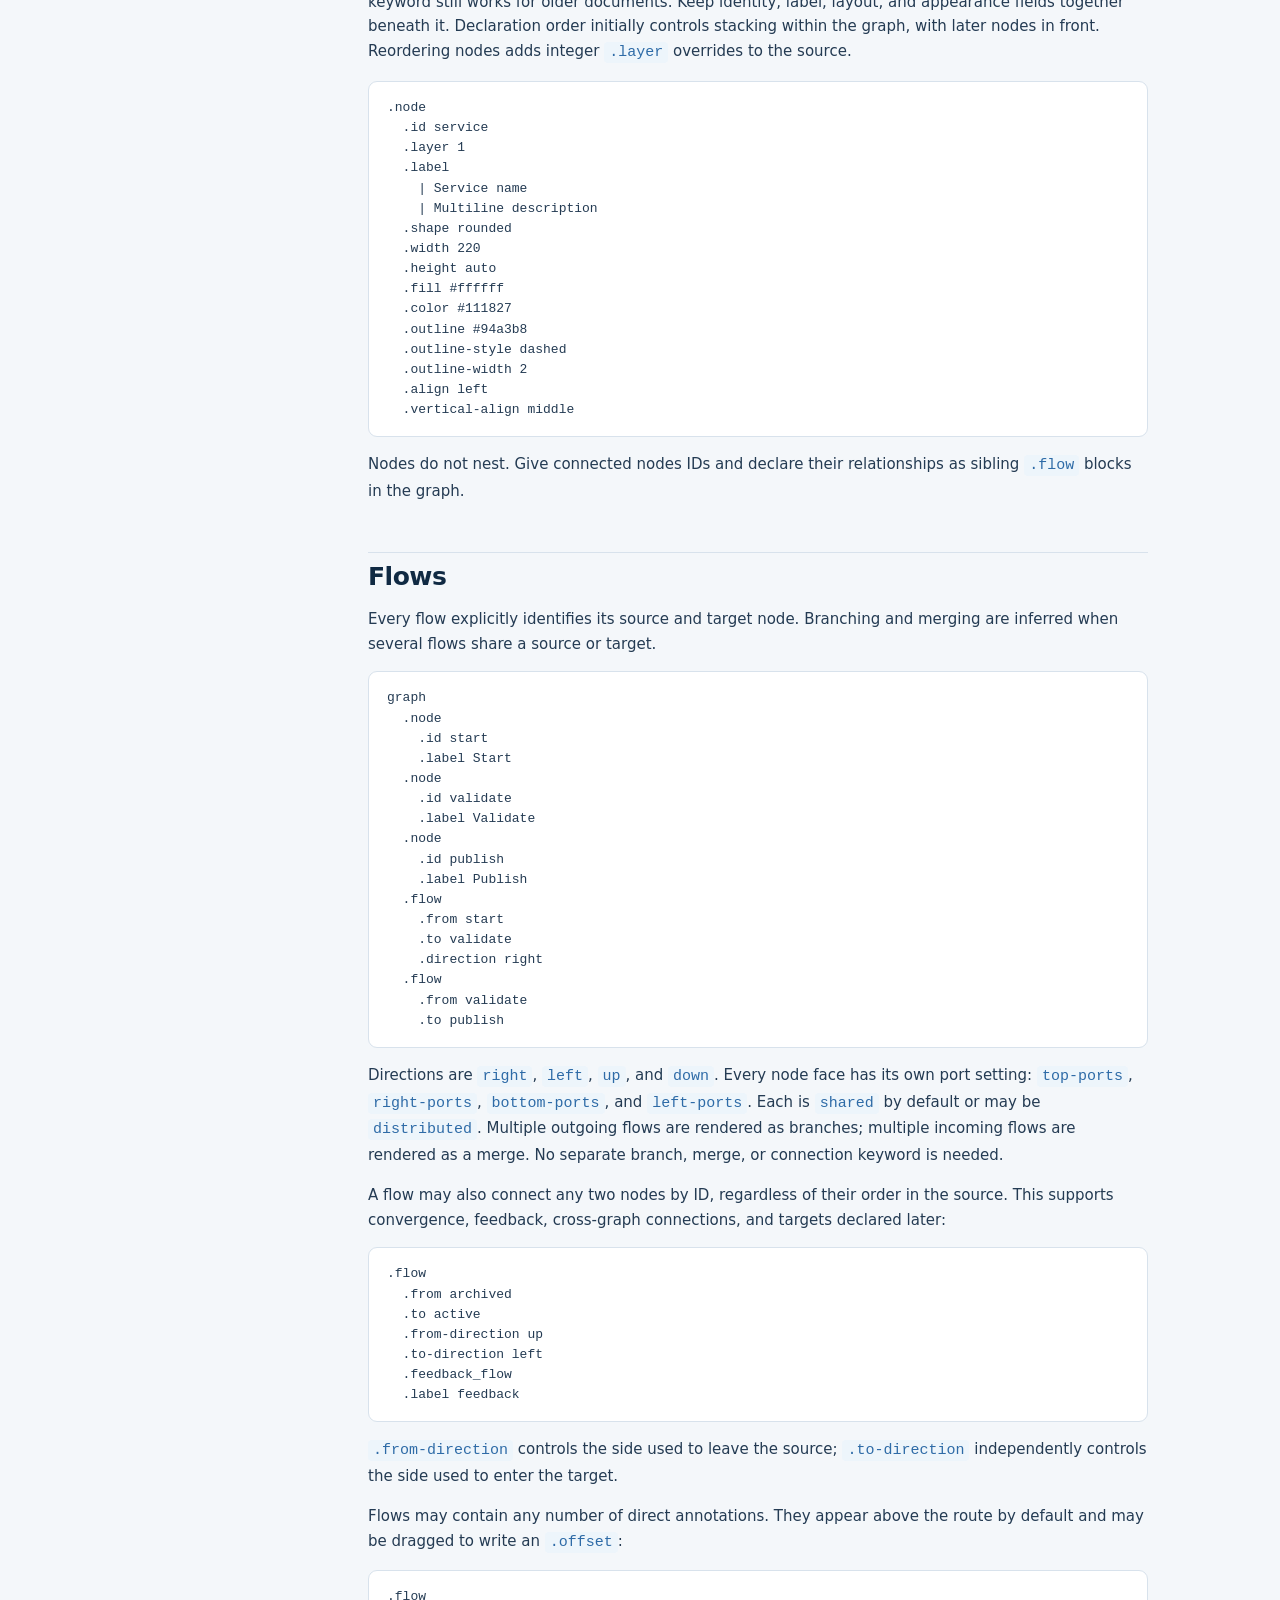
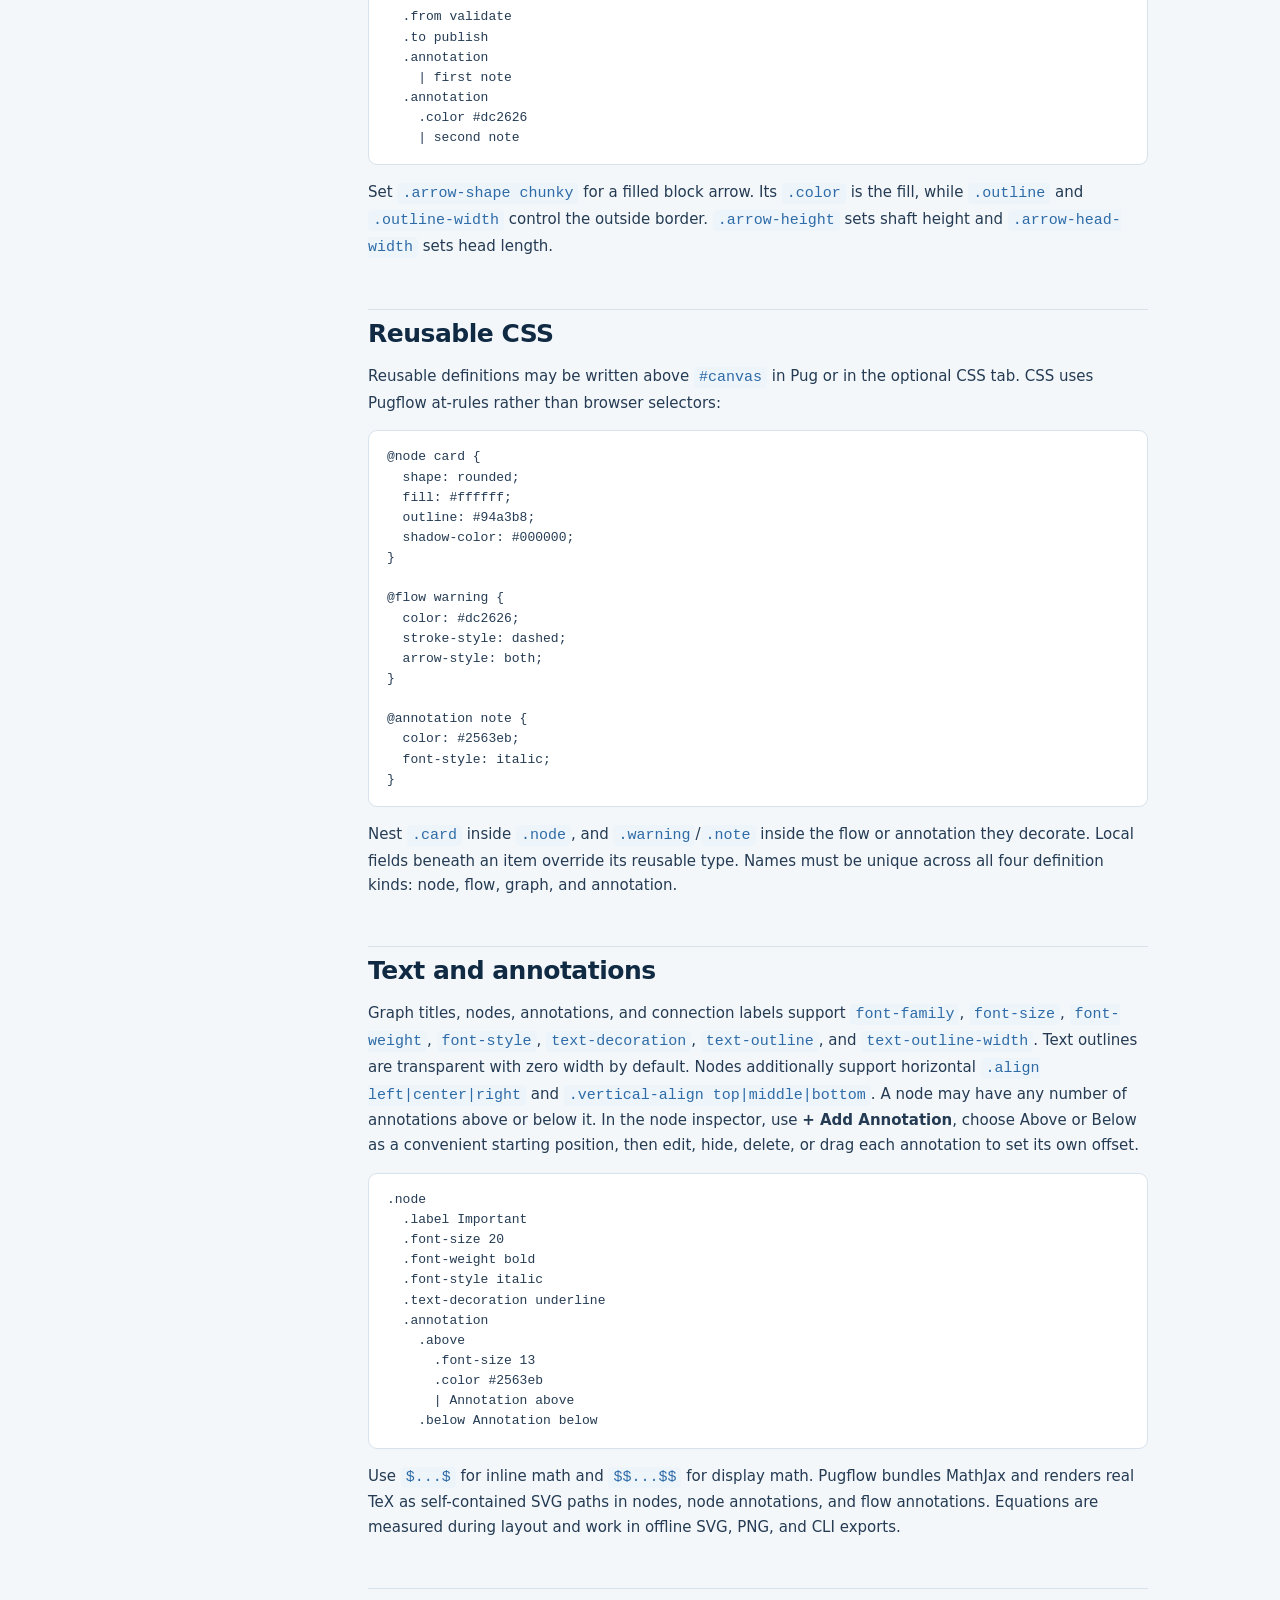
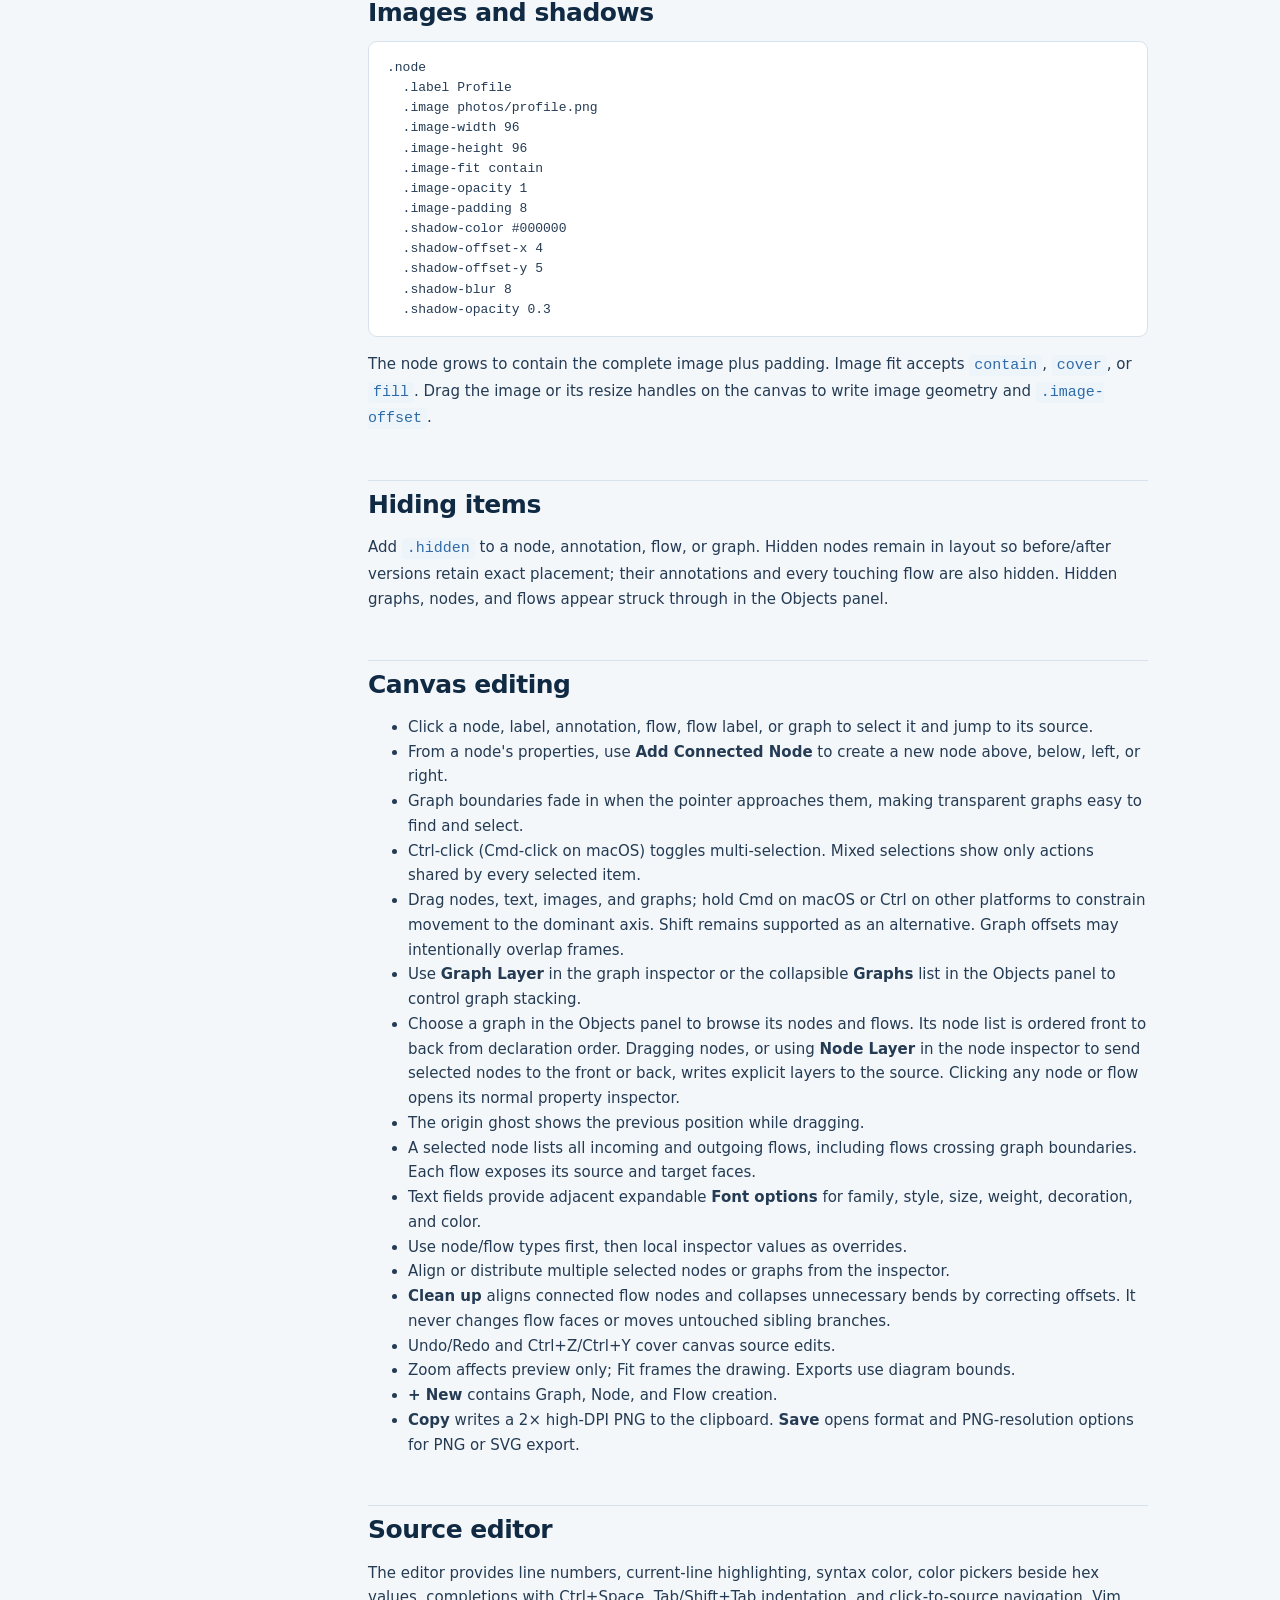
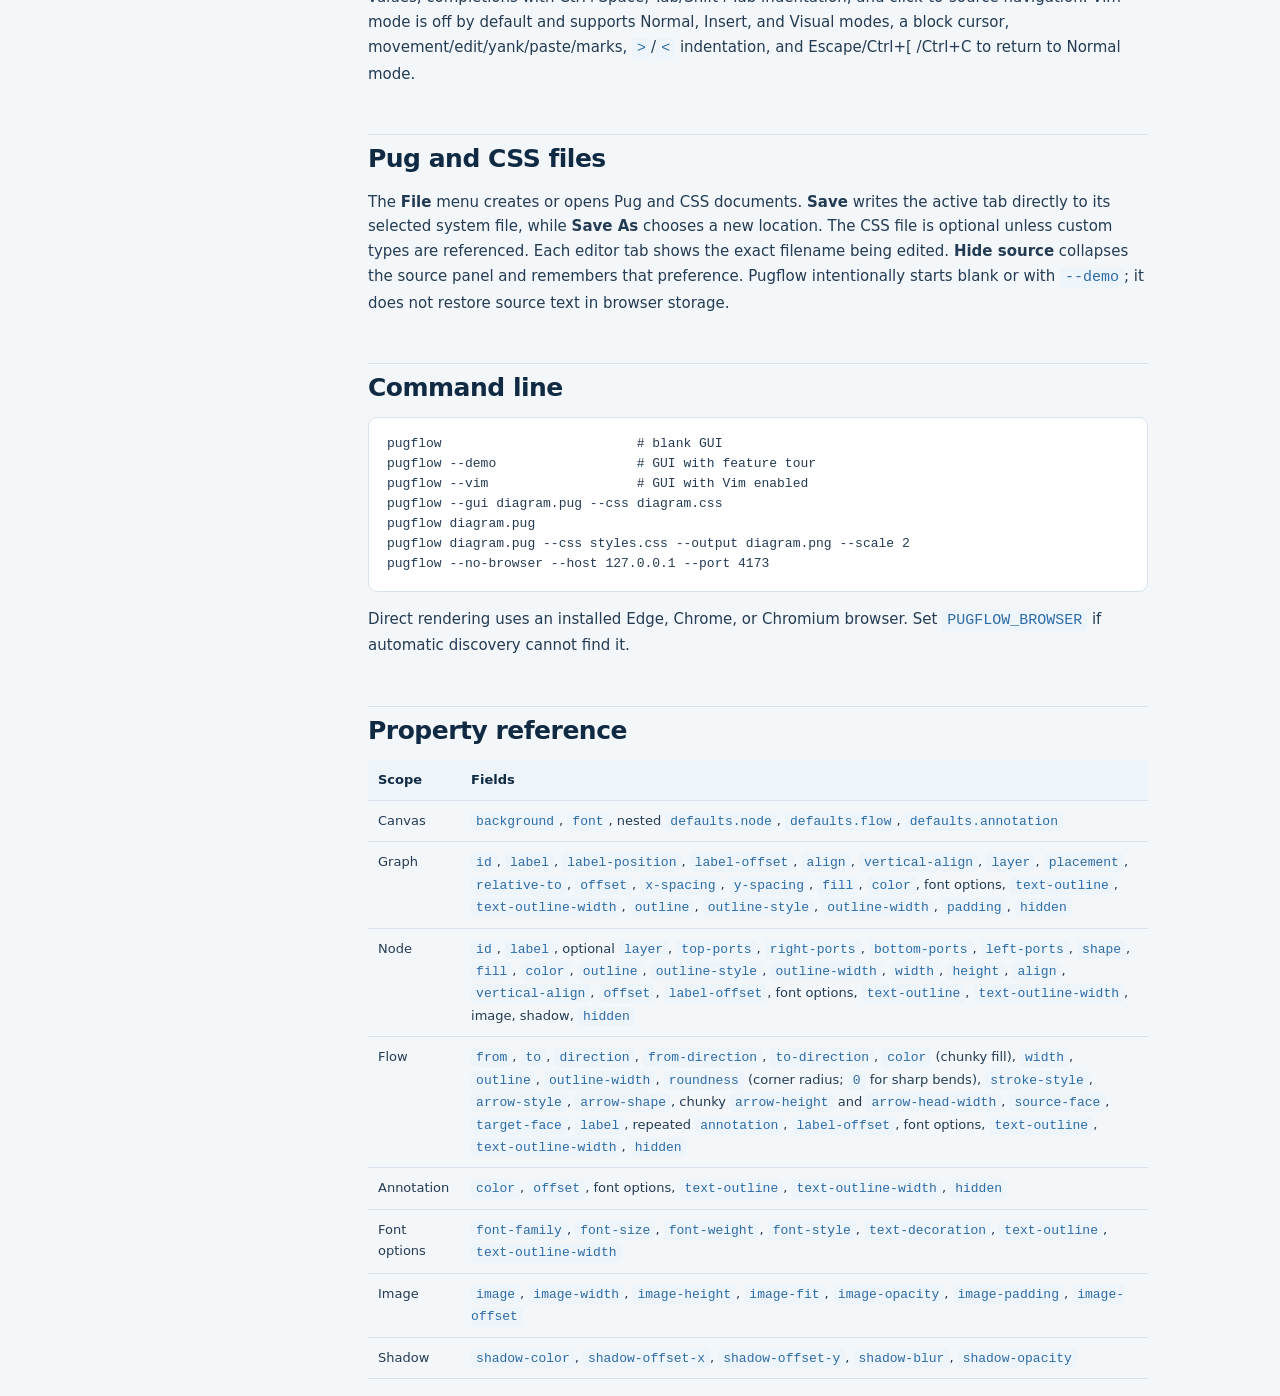
==== commit 90cc1f93: "Refine diagram annotations and layout controls" ====
--- a/src/pugflow/web/docs.html
+++ b/src/pugflow/web/docs.html
@@ -33,7 +33,7 @@
     .offset (0, 40)
     .node
       .label Independent graph</code></pre>
-<p>Graph titles support <code>.label-position inside|outside</code>, <code>.align left|center|right</code>, <code>.color</code>, and all font options. Use <code>.placement above|below|left|right</code> with <code>.relative-to graph-id</code> to position a graph relative to another graph. Without these fields, each graph is placed below the previous graph. Use <code>.x-spacing</code> and <code>.y-spacing</code> to tune layout within a graph. Frames are automatically packed without overlap by default. Explicit offsets may overlap frames. Higher layers render in front; equal layers retain source order. The right-side <strong>Objects</strong> panel combines collapsible graph ordering with a graph picker and clickable node/flow lists. A flow renders at the higher layer of its endpoint graphs.</p>
+<p>Graph titles support <code>.label-position inside|outside</code>, horizontal <code>.align left|center|right</code>, vertical <code>.vertical-align top|middle|bottom</code>, <code>.label-offset (x, y)</code>, <code>.color</code>, and all font options. Titles default to top-center inside the graph. Drag a graph title to set its label offset. Use <code>.placement above|below|left|right</code> with <code>.relative-to graph-id</code> to position a graph relative to another graph. Without these fields, each graph is placed below the previous graph. Use <code>.x-spacing</code> and <code>.y-spacing</code> to tune layout within a graph. Frames are automatically packed without overlap by default. Explicit offsets may overlap frames. <strong>Clean Up</strong> removes small accidental flow kinks within and between graphs while preserving deliberate bends; cross-graph corrections move whole graphs rather than altering their internal layouts. Higher layers render in front; equal layers retain source order. The right-side <strong>Objects</strong> panel combines collapsible graph ordering with a graph picker and clickable node/flow lists. A flow renders at the higher layer of its endpoint graphs.</p>
 
 <h2 id="nodes">Nodes</h2><p>A node always starts with <code>.node</code>; nest a reusable <code>@node</code> class such as <code>.card</code> directly beneath it to apply that type, exactly as flows nest their class inside <code>.flow</code>. Declaring the class itself as the keyword still works for older documents. Keep identity, label, layout, and appearance fields together beneath it. Declaration order initially controls stacking within the graph, with later nodes in front. Reordering nodes adds integer <code>.layer</code> overrides to the source.</p>
 <pre><code>.node
@@ -50,7 +50,8 @@
   .outline #94a3b8
   .outline-style dashed
   .outline-width 2
-  .align left</code></pre>
+  .align left
+  .vertical-align middle</code></pre>
 <p>Nodes do not nest. Give connected nodes IDs and declare their relationships as sibling <code>.flow</code> blocks in the graph.</p>
 
 <h2 id="flows">Flows</h2><p>Every flow explicitly identifies its source and target node. Branching and merging are inferred when several flows share a source or target.</p>
@@ -81,6 +82,16 @@
   .feedback_flow
   .label feedback</code></pre>
 <p><code>.from-direction</code> controls the side used to leave the source; <code>.to-direction</code> independently controls the side used to enter the target.</p>
+<p>Flows may contain any number of direct annotations. They appear above the route by default and may be dragged to write an <code>.offset</code>:</p>
+<pre><code>.flow
+  .from validate
+  .to publish
+  .annotation
+    | first note
+  .annotation
+    .color #dc2626
+    | second note</code></pre>
+<p>Set <code>.arrow-shape chunky</code> for a filled block arrow. Its <code>.color</code> is the fill, while <code>.outline</code> and <code>.outline-width</code> control the outside border. <code>.arrow-height</code> sets shaft height and <code>.arrow-head-width</code> sets head length.</p>
 
 <h2 id="styles">Reusable CSS</h2><p>Reusable definitions may be written above <code>#canvas</code> in Pug or in the optional CSS tab. CSS uses Pugflow at-rules rather than browser selectors:</p>
 <pre><code>@node card {
@@ -100,9 +111,9 @@
   color: #2563eb;
   font-style: italic;
 }</code></pre>
-<p>Nest <code>.card</code> inside <code>.node</code>, and <code>.warning</code>/<code>.note</code> inside the flow or annotation they decorate. Local fields beneath an item override its reusable type. Names must be unique across all three definition kinds.</p>
+<p>Nest <code>.card</code> inside <code>.node</code>, and <code>.warning</code>/<code>.note</code> inside the flow or annotation they decorate. Local fields beneath an item override its reusable type. Names must be unique across all four definition kinds: node, flow, graph, and annotation.</p>
 
-<h2 id="text">Text and annotations</h2><p>Graph titles, nodes, annotations, and connection labels support <code>font-family</code>, <code>font-size</code>, <code>font-weight</code>, <code>font-style</code>, <code>text-decoration</code>, <code>text-outline</code>, and <code>text-outline-width</code>. Text outlines are transparent with zero width by default. Nodes additionally support <code>.align</code>. A node may have any number of annotations above or below it. In the node inspector, use <strong>+ Add Annotation</strong>, choose Above or Below as a convenient starting position, then edit, hide, delete, or drag each annotation to set its own offset.</p>
+<h2 id="text">Text and annotations</h2><p>Graph titles, nodes, annotations, and connection labels support <code>font-family</code>, <code>font-size</code>, <code>font-weight</code>, <code>font-style</code>, <code>text-decoration</code>, <code>text-outline</code>, and <code>text-outline-width</code>. Text outlines are transparent with zero width by default. Nodes additionally support horizontal <code>.align left|center|right</code> and <code>.vertical-align top|middle|bottom</code>. A node may have any number of annotations above or below it. In the node inspector, use <strong>+ Add Annotation</strong>, choose Above or Below as a convenient starting position, then edit, hide, delete, or drag each annotation to set its own offset.</p>
 <pre><code>.node
   .label Important
   .font-size 20
@@ -152,9 +163,9 @@
 <h2 id="reference">Property reference</h2>
 <table><thead><tr><th>Scope</th><th>Fields</th></tr></thead><tbody>
 <tr><td>Canvas</td><td><code>background</code>, <code>font</code>, nested <code>defaults.node</code>, <code>defaults.flow</code>, <code>defaults.annotation</code></td></tr>
-<tr><td>Graph</td><td><code>id</code>, <code>label</code>, <code>label-position</code>, <code>align</code>, <code>layer</code>, <code>placement</code>, <code>relative-to</code>, <code>offset</code>, <code>x-spacing</code>, <code>y-spacing</code>, <code>fill</code>, <code>color</code>, font options, <code>text-outline</code>, <code>text-outline-width</code>, <code>outline</code>, <code>outline-style</code>, <code>outline-width</code>, <code>padding</code>, <code>hidden</code></td></tr>
-<tr><td>Node</td><td><code>id</code>, <code>label</code>, optional <code>layer</code>, <code>top-ports</code>, <code>right-ports</code>, <code>bottom-ports</code>, <code>left-ports</code>, <code>shape</code>, <code>fill</code>, <code>color</code>, <code>outline</code>, <code>outline-style</code>, <code>outline-width</code>, <code>width</code>, <code>height</code>, <code>align</code>, <code>offset</code>, <code>label-offset</code>, font options, <code>text-outline</code>, <code>text-outline-width</code>, image, shadow, <code>hidden</code></td></tr>
-<tr><td>Flow</td><td><code>from</code>, <code>to</code>, <code>direction</code>, <code>from-direction</code>, <code>to-direction</code>, <code>color</code>, <code>width</code>, <code>outline</code>, <code>outline-width</code>, <code>roundness</code> (corner radius; <code>0</code> for sharp bends), <code>stroke-style</code>, <code>arrow-style</code>, <code>source-face</code>, <code>target-face</code>, <code>label</code>, <code>annotation-above</code>, <code>annotation-below</code>, independent annotation color/font/text border and visibility, <code>label-offset</code>, font options, <code>text-outline</code>, <code>text-outline-width</code>, <code>hidden</code></td></tr>
+<tr><td>Graph</td><td><code>id</code>, <code>label</code>, <code>label-position</code>, <code>label-offset</code>, <code>align</code>, <code>vertical-align</code>, <code>layer</code>, <code>placement</code>, <code>relative-to</code>, <code>offset</code>, <code>x-spacing</code>, <code>y-spacing</code>, <code>fill</code>, <code>color</code>, font options, <code>text-outline</code>, <code>text-outline-width</code>, <code>outline</code>, <code>outline-style</code>, <code>outline-width</code>, <code>padding</code>, <code>hidden</code></td></tr>
+<tr><td>Node</td><td><code>id</code>, <code>label</code>, optional <code>layer</code>, <code>top-ports</code>, <code>right-ports</code>, <code>bottom-ports</code>, <code>left-ports</code>, <code>shape</code>, <code>fill</code>, <code>color</code>, <code>outline</code>, <code>outline-style</code>, <code>outline-width</code>, <code>width</code>, <code>height</code>, <code>align</code>, <code>vertical-align</code>, <code>offset</code>, <code>label-offset</code>, font options, <code>text-outline</code>, <code>text-outline-width</code>, image, shadow, <code>hidden</code></td></tr>
+<tr><td>Flow</td><td><code>from</code>, <code>to</code>, <code>direction</code>, <code>from-direction</code>, <code>to-direction</code>, <code>color</code> (chunky fill), <code>width</code>, <code>outline</code>, <code>outline-width</code>, <code>roundness</code> (corner radius; <code>0</code> for sharp bends), <code>stroke-style</code>, <code>arrow-style</code>, <code>arrow-shape</code>, chunky <code>arrow-height</code> and <code>arrow-head-width</code>, <code>source-face</code>, <code>target-face</code>, <code>label</code>, repeated <code>annotation</code>, <code>label-offset</code>, font options, <code>text-outline</code>, <code>text-outline-width</code>, <code>hidden</code></td></tr>
 <tr><td>Annotation</td><td><code>color</code>, <code>offset</code>, font options, <code>text-outline</code>, <code>text-outline-width</code>, <code>hidden</code></td></tr>
 <tr><td>Font options</td><td><code>font-family</code>, <code>font-size</code>, <code>font-weight</code>, <code>font-style</code>, <code>text-decoration</code>, <code>text-outline</code>, <code>text-outline-width</code></td></tr>
 <tr><td>Image</td><td><code>image</code>, <code>image-width</code>, <code>image-height</code>, <code>image-fit</code>, <code>image-opacity</code>, <code>image-padding</code>, <code>image-offset</code></td></tr>
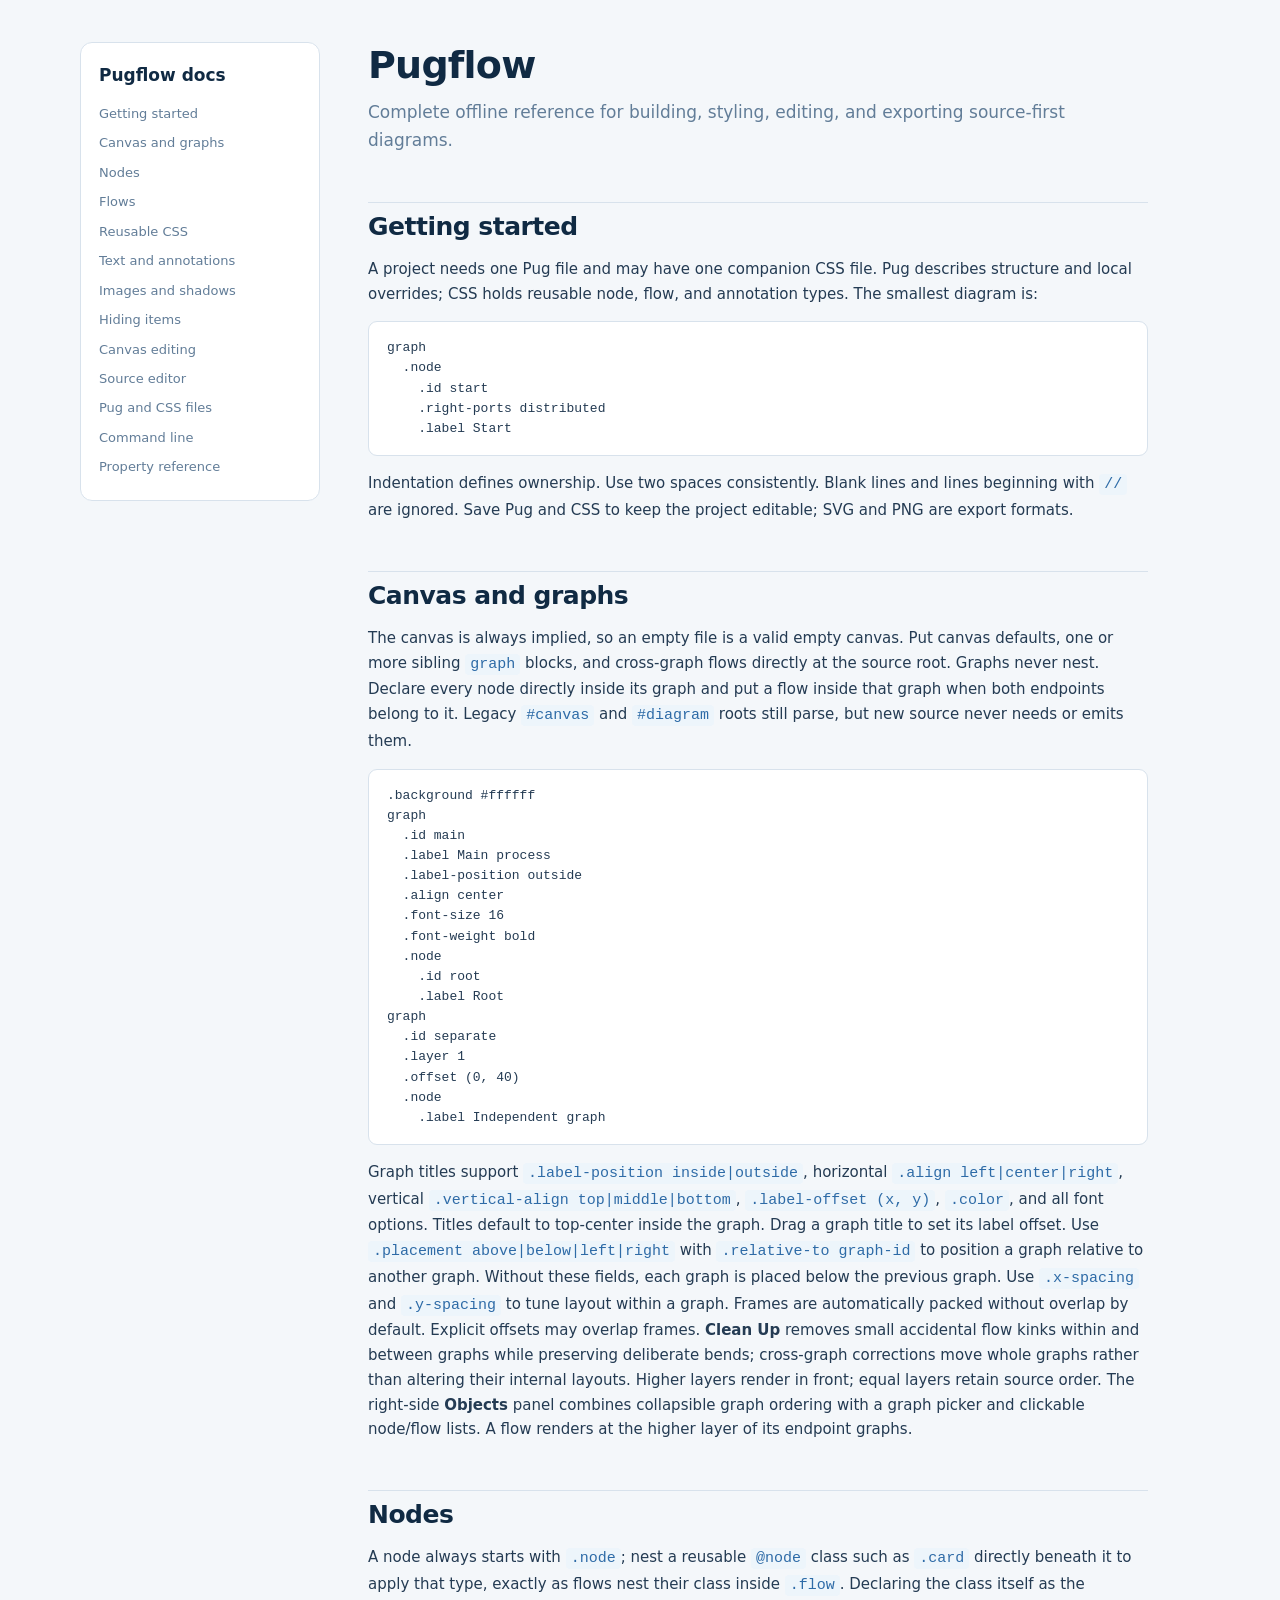
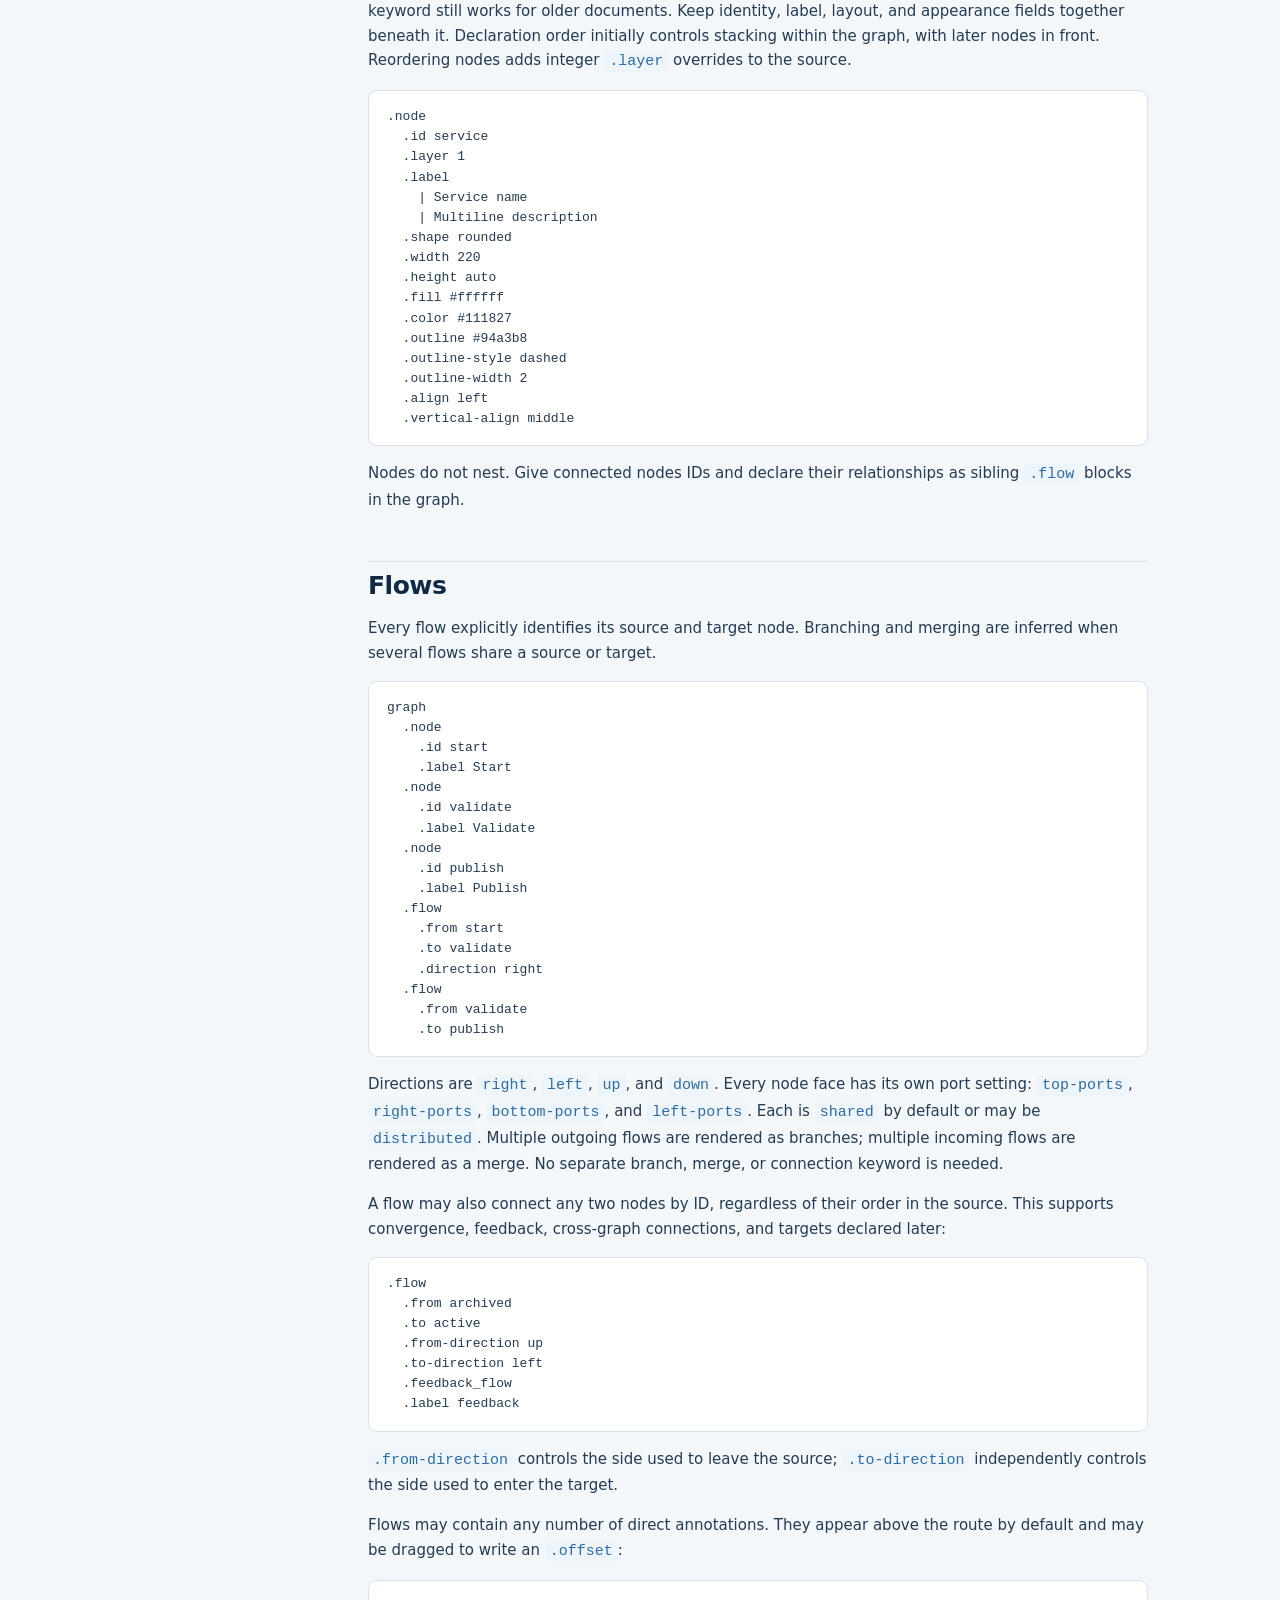
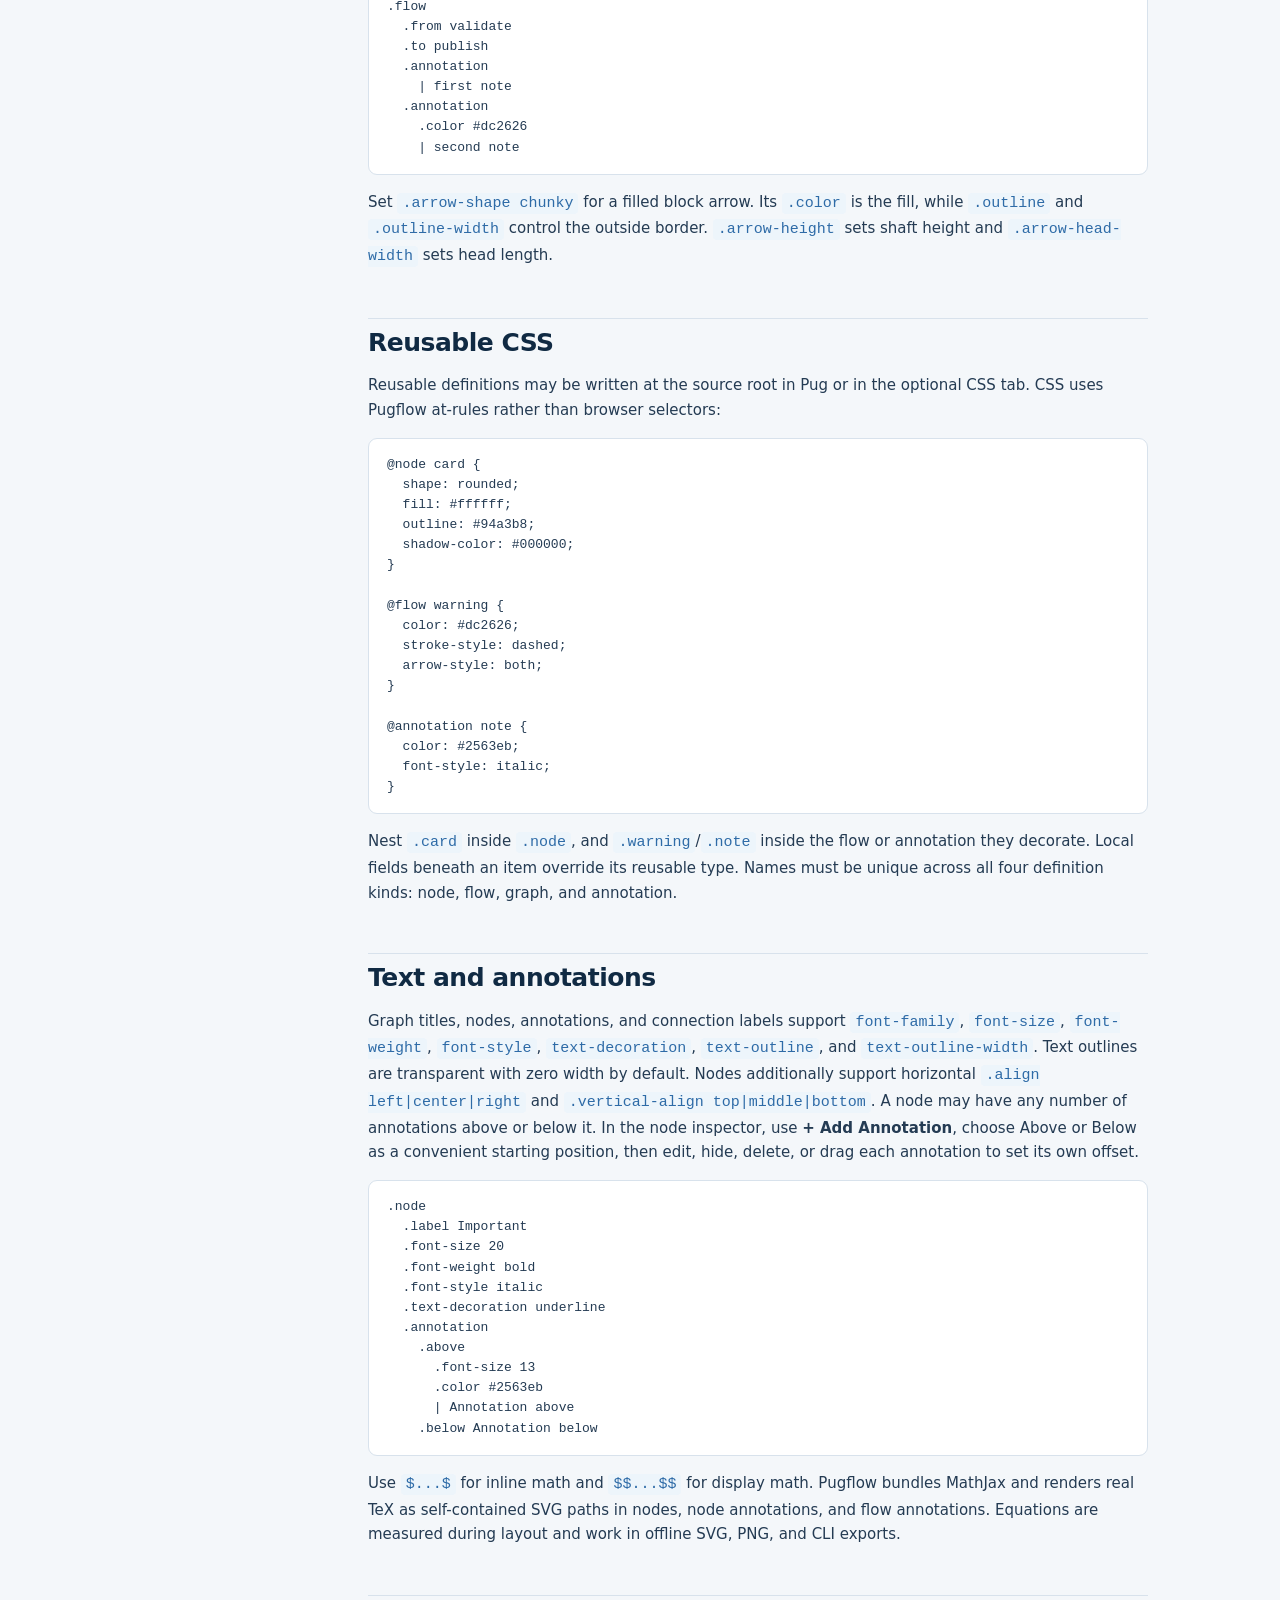
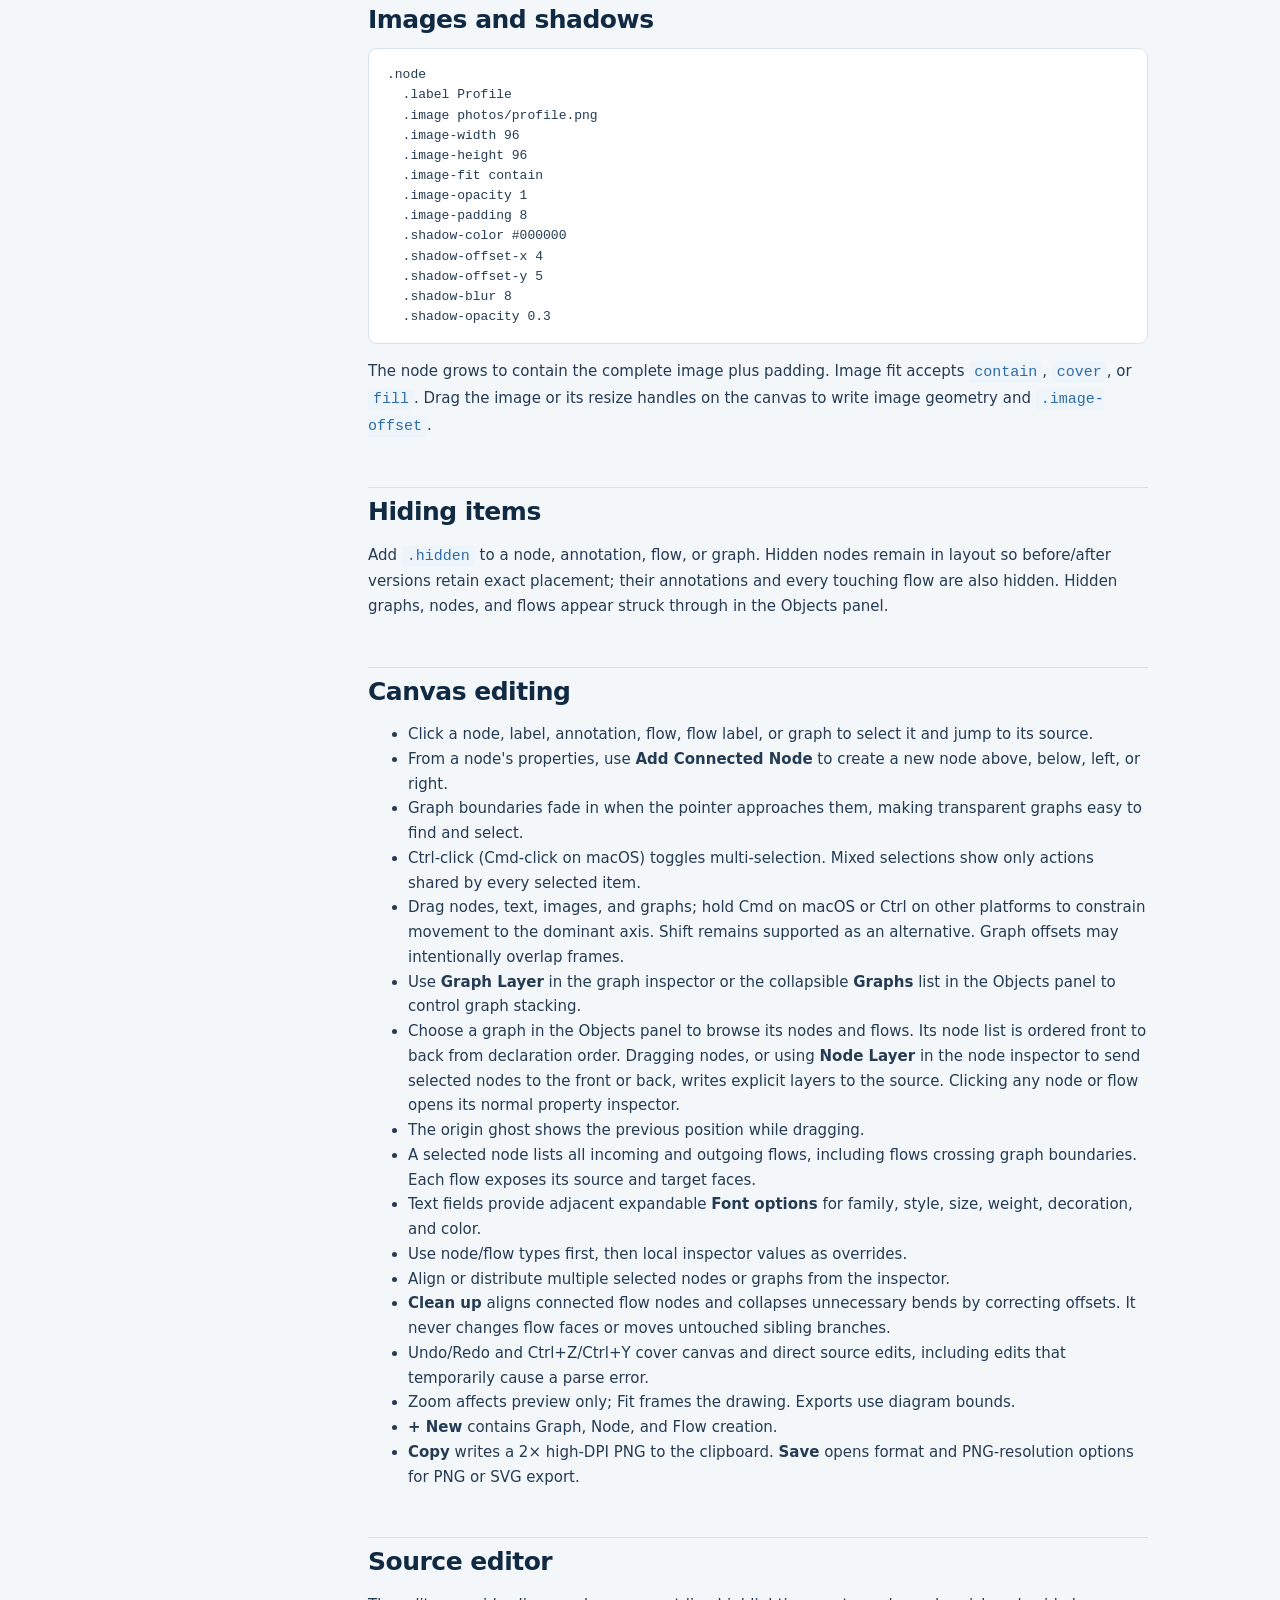
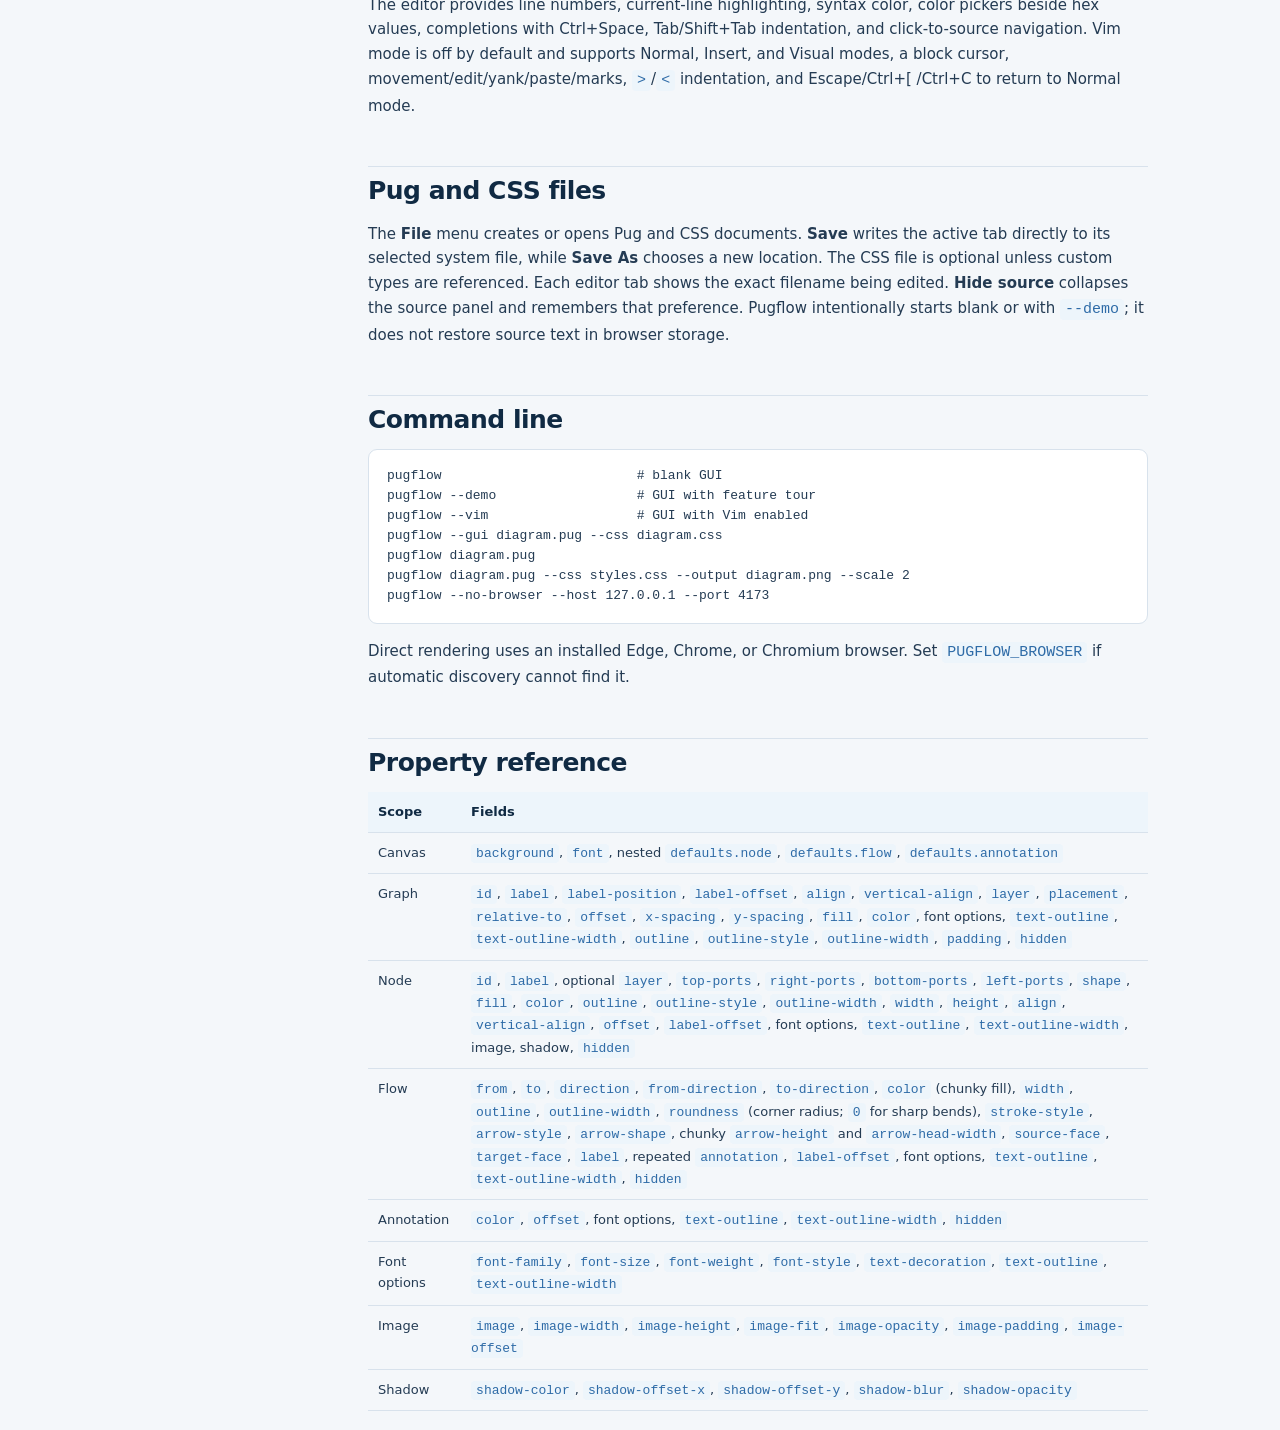
==== commit 533fa513: "Imply canvas root and restore source undo" ====
--- a/src/pugflow/web/docs.html
+++ b/src/pugflow/web/docs.html
@@ -6,33 +6,31 @@
 <h1>Pugflow</h1><p class="lede">Complete offline reference for building, styling, editing, and exporting source-first diagrams.</p>
 
 <h2 id="start">Getting started</h2><p>A project needs one Pug file and may have one companion CSS file. Pug describes structure and local overrides; CSS holds reusable node, flow, and annotation types. The smallest diagram is:</p>
-<pre><code>#canvas
-  graph
-    .node
-      .id start
-      .right-ports distributed
-      .label Start</code></pre>
+<pre><code>graph
+  .node
+    .id start
+    .right-ports distributed
+    .label Start</code></pre>
 <p>Indentation defines ownership. Use two spaces consistently. Blank lines and lines beginning with <code>//</code> are ignored. Save Pug and CSS to keep the project editable; SVG and PNG are export formats.</p>
 
-<h2 id="structure">Canvas and graphs</h2><p><code>#canvas</code> is the single document root. It holds canvas defaults and one or more sibling <code>graph</code> blocks. Graphs never nest. Declare every node directly inside its graph; put a flow inside that graph when both endpoints belong to it, or directly under <code>#canvas</code> when it crosses graph boundaries.</p>
-<pre><code>#canvas
-  .background #ffffff
-  graph
-    .id main
-    .label Main process
-    .label-position outside
-    .align center
-    .font-size 16
-    .font-weight bold
-    .node
-      .id root
-      .label Root
-  graph
-    .id separate
-    .layer 1
-    .offset (0, 40)
-    .node
-      .label Independent graph</code></pre>
+<h2 id="structure">Canvas and graphs</h2><p>The canvas is always implied, so an empty file is a valid empty canvas. Put canvas defaults, one or more sibling <code>graph</code> blocks, and cross-graph flows directly at the source root. Graphs never nest. Declare every node directly inside its graph and put a flow inside that graph when both endpoints belong to it. Legacy <code>#canvas</code> and <code>#diagram</code> roots still parse, but new source never needs or emits them.</p>
+<pre><code>.background #ffffff
+graph
+  .id main
+  .label Main process
+  .label-position outside
+  .align center
+  .font-size 16
+  .font-weight bold
+  .node
+    .id root
+    .label Root
+graph
+  .id separate
+  .layer 1
+  .offset (0, 40)
+  .node
+    .label Independent graph</code></pre>
 <p>Graph titles support <code>.label-position inside|outside</code>, horizontal <code>.align left|center|right</code>, vertical <code>.vertical-align top|middle|bottom</code>, <code>.label-offset (x, y)</code>, <code>.color</code>, and all font options. Titles default to top-center inside the graph. Drag a graph title to set its label offset. Use <code>.placement above|below|left|right</code> with <code>.relative-to graph-id</code> to position a graph relative to another graph. Without these fields, each graph is placed below the previous graph. Use <code>.x-spacing</code> and <code>.y-spacing</code> to tune layout within a graph. Frames are automatically packed without overlap by default. Explicit offsets may overlap frames. <strong>Clean Up</strong> removes small accidental flow kinks within and between graphs while preserving deliberate bends; cross-graph corrections move whole graphs rather than altering their internal layouts. Higher layers render in front; equal layers retain source order. The right-side <strong>Objects</strong> panel combines collapsible graph ordering with a graph picker and clickable node/flow lists. A flow renders at the higher layer of its endpoint graphs.</p>
 
 <h2 id="nodes">Nodes</h2><p>A node always starts with <code>.node</code>; nest a reusable <code>@node</code> class such as <code>.card</code> directly beneath it to apply that type, exactly as flows nest their class inside <code>.flow</code>. Declaring the class itself as the keyword still works for older documents. Keep identity, label, layout, and appearance fields together beneath it. Declaration order initially controls stacking within the graph, with later nodes in front. Reordering nodes adds integer <code>.layer</code> overrides to the source.</p>
@@ -93,7 +91,7 @@
     | second note</code></pre>
 <p>Set <code>.arrow-shape chunky</code> for a filled block arrow. Its <code>.color</code> is the fill, while <code>.outline</code> and <code>.outline-width</code> control the outside border. <code>.arrow-height</code> sets shaft height and <code>.arrow-head-width</code> sets head length.</p>
 
-<h2 id="styles">Reusable CSS</h2><p>Reusable definitions may be written above <code>#canvas</code> in Pug or in the optional CSS tab. CSS uses Pugflow at-rules rather than browser selectors:</p>
+<h2 id="styles">Reusable CSS</h2><p>Reusable definitions may be written at the source root in Pug or in the optional CSS tab. CSS uses Pugflow at-rules rather than browser selectors:</p>
 <pre><code>@node card {
   shape: rounded;
   fill: #ffffff;
@@ -145,7 +143,7 @@
 
 <h2 id="hidden">Hiding items</h2><p>Add <code>.hidden</code> to a node, annotation, flow, or graph. Hidden nodes remain in layout so before/after versions retain exact placement; their annotations and every touching flow are also hidden. Hidden graphs, nodes, and flows appear struck through in the Objects panel.</p>
 
-<h2 id="canvas-ui">Canvas editing</h2><ul><li>Click a node, label, annotation, flow, flow label, or graph to select it and jump to its source.</li><li>From a node's properties, use <strong>Add Connected Node</strong> to create a new node above, below, left, or right.</li><li>Graph boundaries fade in when the pointer approaches them, making transparent graphs easy to find and select.</li><li>Ctrl-click (Cmd-click on macOS) toggles multi-selection. Mixed selections show only actions shared by every selected item.</li><li>Drag nodes, text, images, and graphs; hold Cmd on macOS or Ctrl on other platforms to constrain movement to the dominant axis. Shift remains supported as an alternative. Graph offsets may intentionally overlap frames.</li><li>Use <strong>Graph Layer</strong> in the graph inspector or the collapsible <strong>Graphs</strong> list in the Objects panel to control graph stacking.</li><li>Choose a graph in the Objects panel to browse its nodes and flows. Its node list is ordered front to back from declaration order. Dragging nodes, or using <strong>Node Layer</strong> in the node inspector to send selected nodes to the front or back, writes explicit layers to the source. Clicking any node or flow opens its normal property inspector.</li><li>The origin ghost shows the previous position while dragging.</li><li>A selected node lists all incoming and outgoing flows, including flows crossing graph boundaries. Each flow exposes its source and target faces.</li><li>Text fields provide adjacent expandable <strong>Font options</strong> for family, style, size, weight, decoration, and color.</li><li>Use node/flow types first, then local inspector values as overrides.</li><li>Align or distribute multiple selected nodes or graphs from the inspector.</li><li><strong>Clean up</strong> aligns connected flow nodes and collapses unnecessary bends by correcting offsets. It never changes flow faces or moves untouched sibling branches.</li><li>Undo/Redo and Ctrl+Z/Ctrl+Y cover canvas source edits.</li><li>Zoom affects preview only; Fit frames the drawing. Exports use diagram bounds.</li><li><strong>+ New</strong> contains Graph, Node, and Flow creation.</li><li><strong>Copy</strong> writes a 2× high-DPI PNG to the clipboard. <strong>Save</strong> opens format and PNG-resolution options for PNG or SVG export.</li></ul>
+<h2 id="canvas-ui">Canvas editing</h2><ul><li>Click a node, label, annotation, flow, flow label, or graph to select it and jump to its source.</li><li>From a node's properties, use <strong>Add Connected Node</strong> to create a new node above, below, left, or right.</li><li>Graph boundaries fade in when the pointer approaches them, making transparent graphs easy to find and select.</li><li>Ctrl-click (Cmd-click on macOS) toggles multi-selection. Mixed selections show only actions shared by every selected item.</li><li>Drag nodes, text, images, and graphs; hold Cmd on macOS or Ctrl on other platforms to constrain movement to the dominant axis. Shift remains supported as an alternative. Graph offsets may intentionally overlap frames.</li><li>Use <strong>Graph Layer</strong> in the graph inspector or the collapsible <strong>Graphs</strong> list in the Objects panel to control graph stacking.</li><li>Choose a graph in the Objects panel to browse its nodes and flows. Its node list is ordered front to back from declaration order. Dragging nodes, or using <strong>Node Layer</strong> in the node inspector to send selected nodes to the front or back, writes explicit layers to the source. Clicking any node or flow opens its normal property inspector.</li><li>The origin ghost shows the previous position while dragging.</li><li>A selected node lists all incoming and outgoing flows, including flows crossing graph boundaries. Each flow exposes its source and target faces.</li><li>Text fields provide adjacent expandable <strong>Font options</strong> for family, style, size, weight, decoration, and color.</li><li>Use node/flow types first, then local inspector values as overrides.</li><li>Align or distribute multiple selected nodes or graphs from the inspector.</li><li><strong>Clean up</strong> aligns connected flow nodes and collapses unnecessary bends by correcting offsets. It never changes flow faces or moves untouched sibling branches.</li><li>Undo/Redo and Ctrl+Z/Ctrl+Y cover canvas and direct source edits, including edits that temporarily cause a parse error.</li><li>Zoom affects preview only; Fit frames the drawing. Exports use diagram bounds.</li><li><strong>+ New</strong> contains Graph, Node, and Flow creation.</li><li><strong>Copy</strong> writes a 2× high-DPI PNG to the clipboard. <strong>Save</strong> opens format and PNG-resolution options for PNG or SVG export.</li></ul>
 
 <h2 id="editor">Source editor</h2><p>The editor provides line numbers, current-line highlighting, syntax color, color pickers beside hex values, completions with Ctrl+Space, Tab/Shift+Tab indentation, and click-to-source navigation. Vim mode is off by default and supports Normal, Insert, and Visual modes, a block cursor, movement/edit/yank/paste/marks, <code>&gt;</code>/<code>&lt;</code> indentation, and Escape/Ctrl+[ /Ctrl+C to return to Normal mode.</p>
 
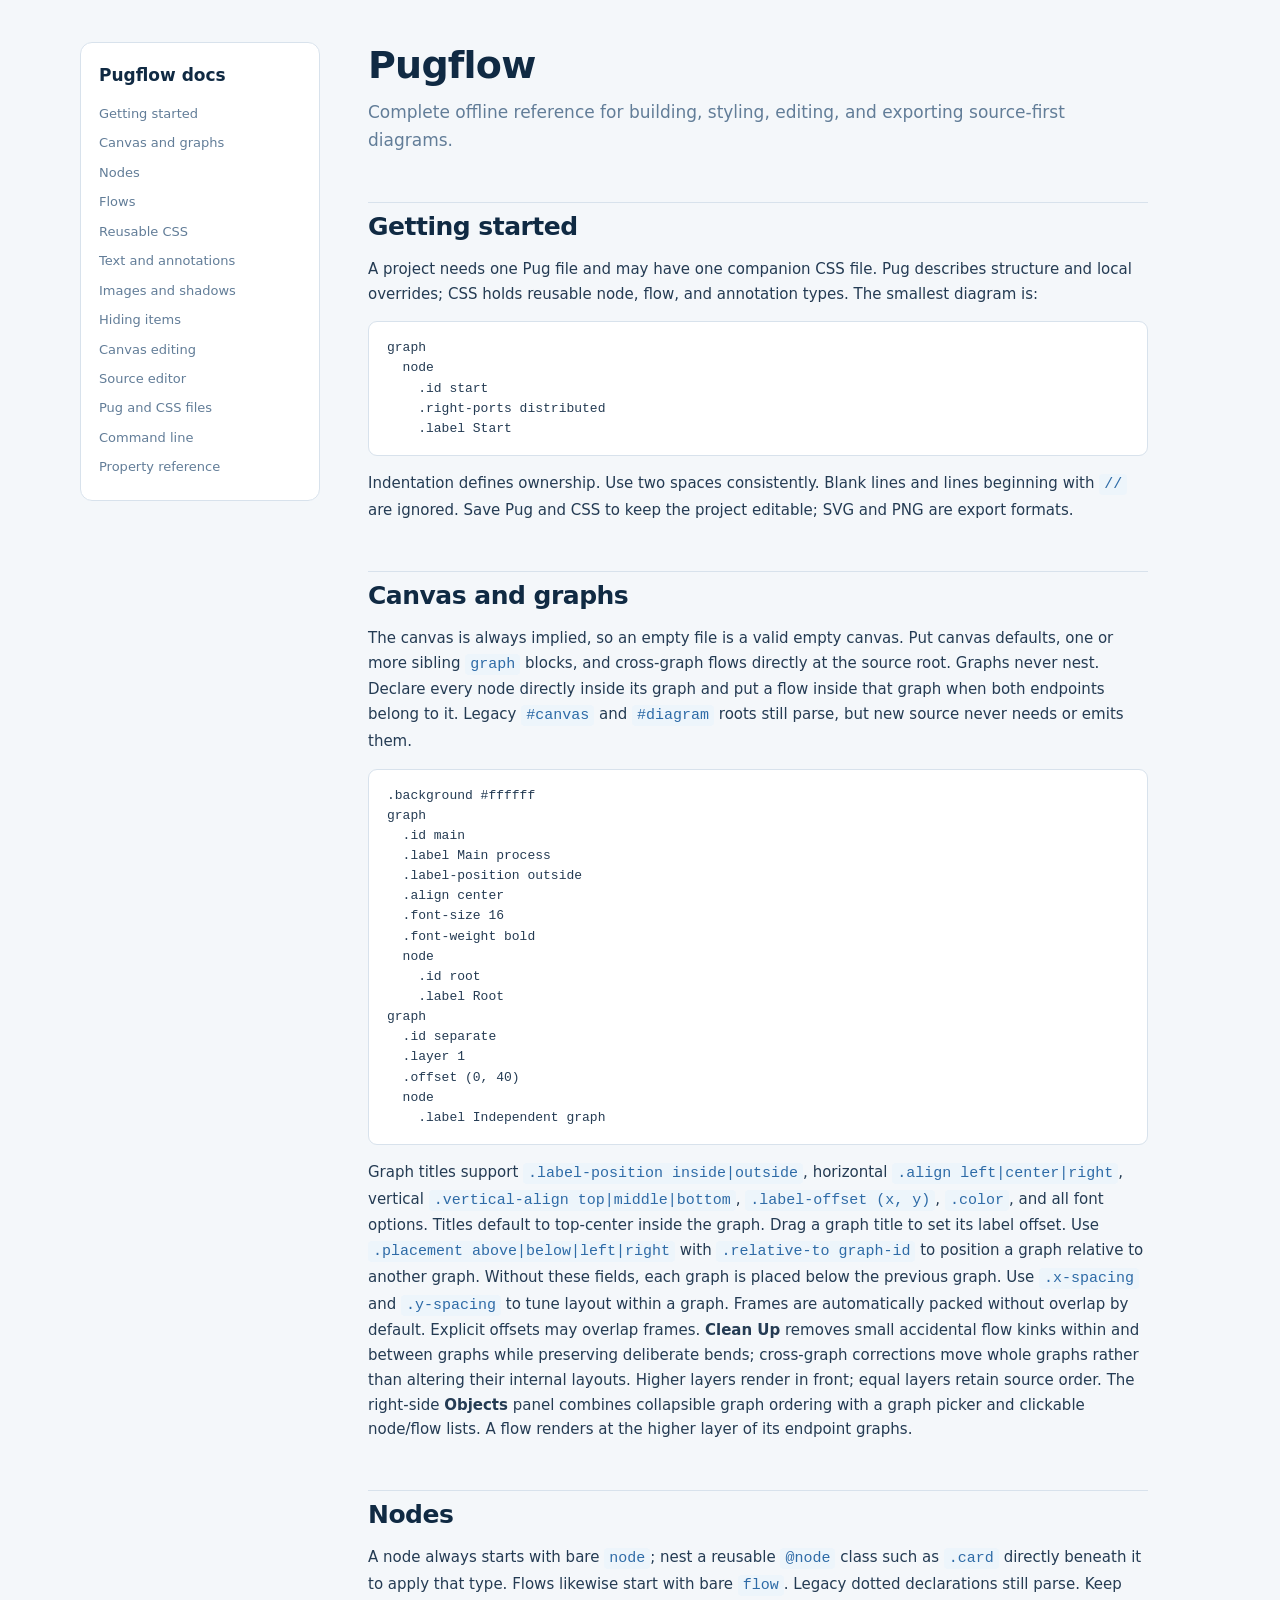
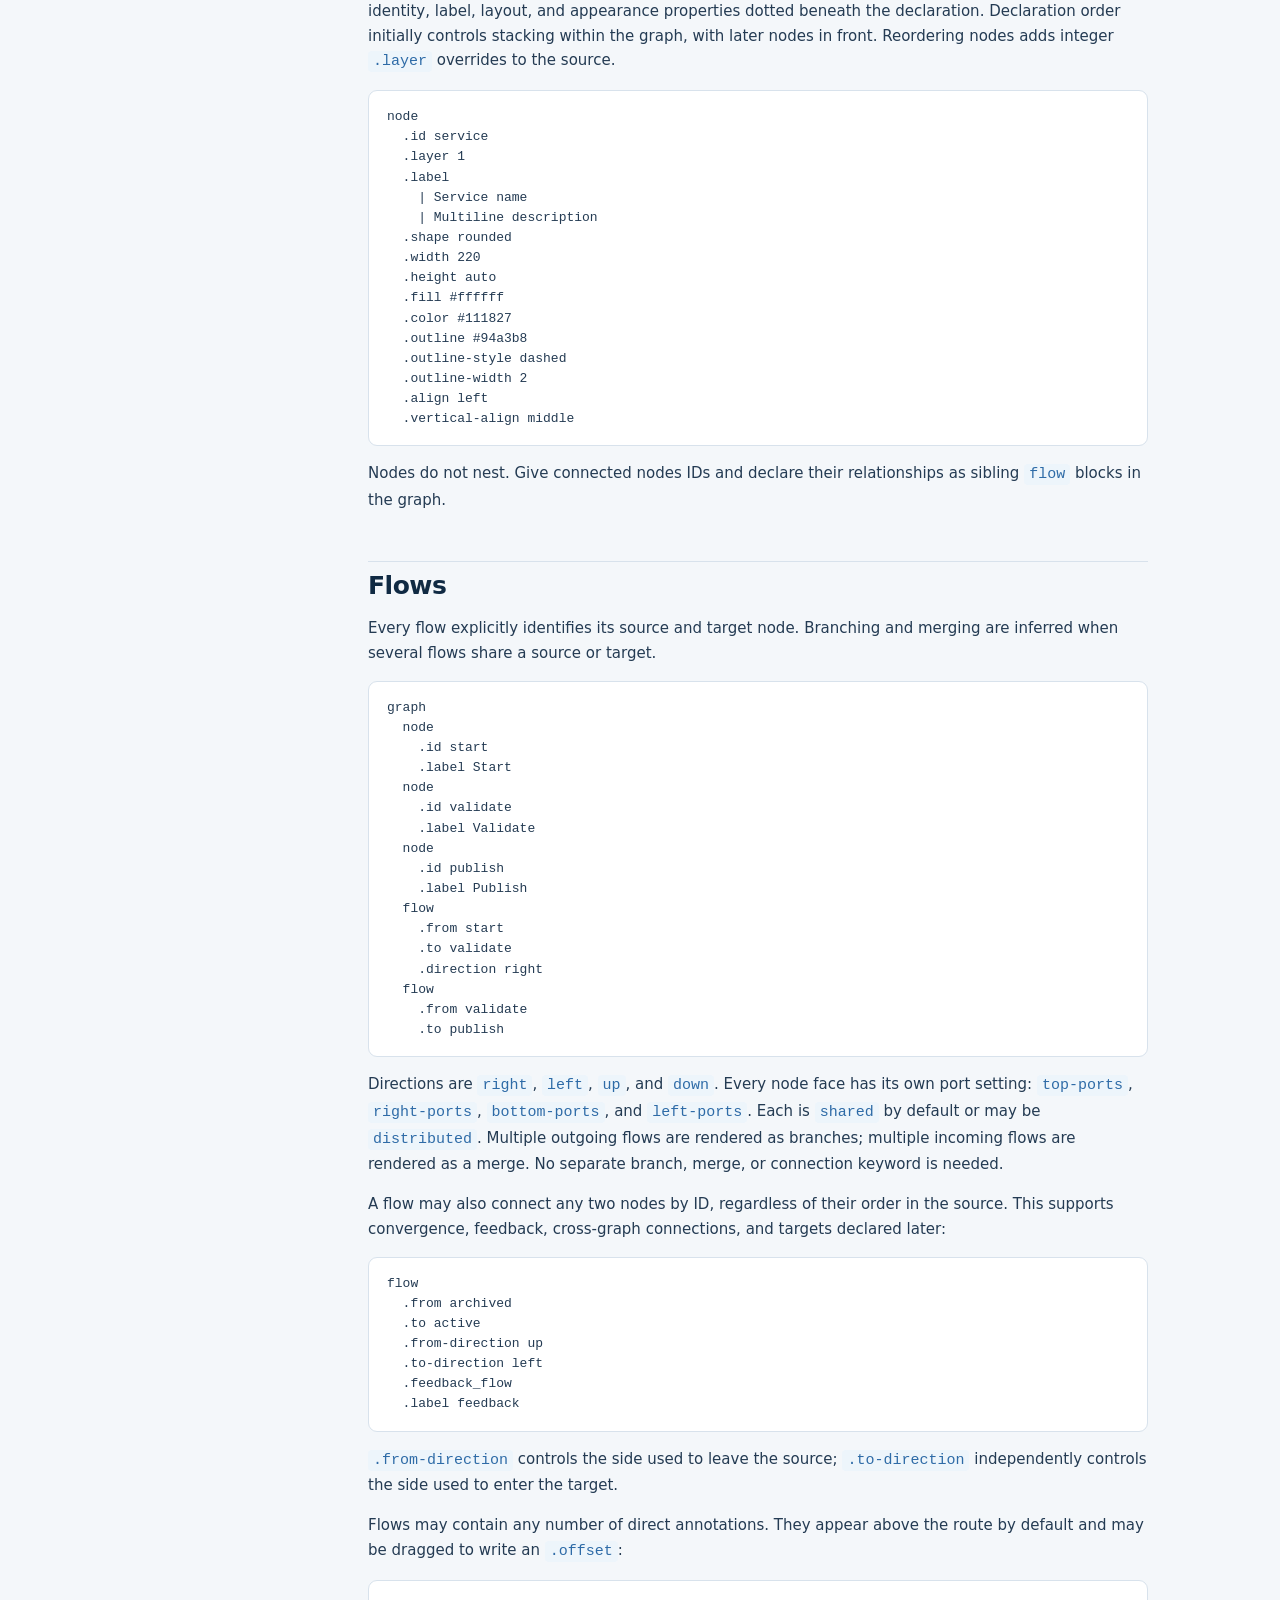
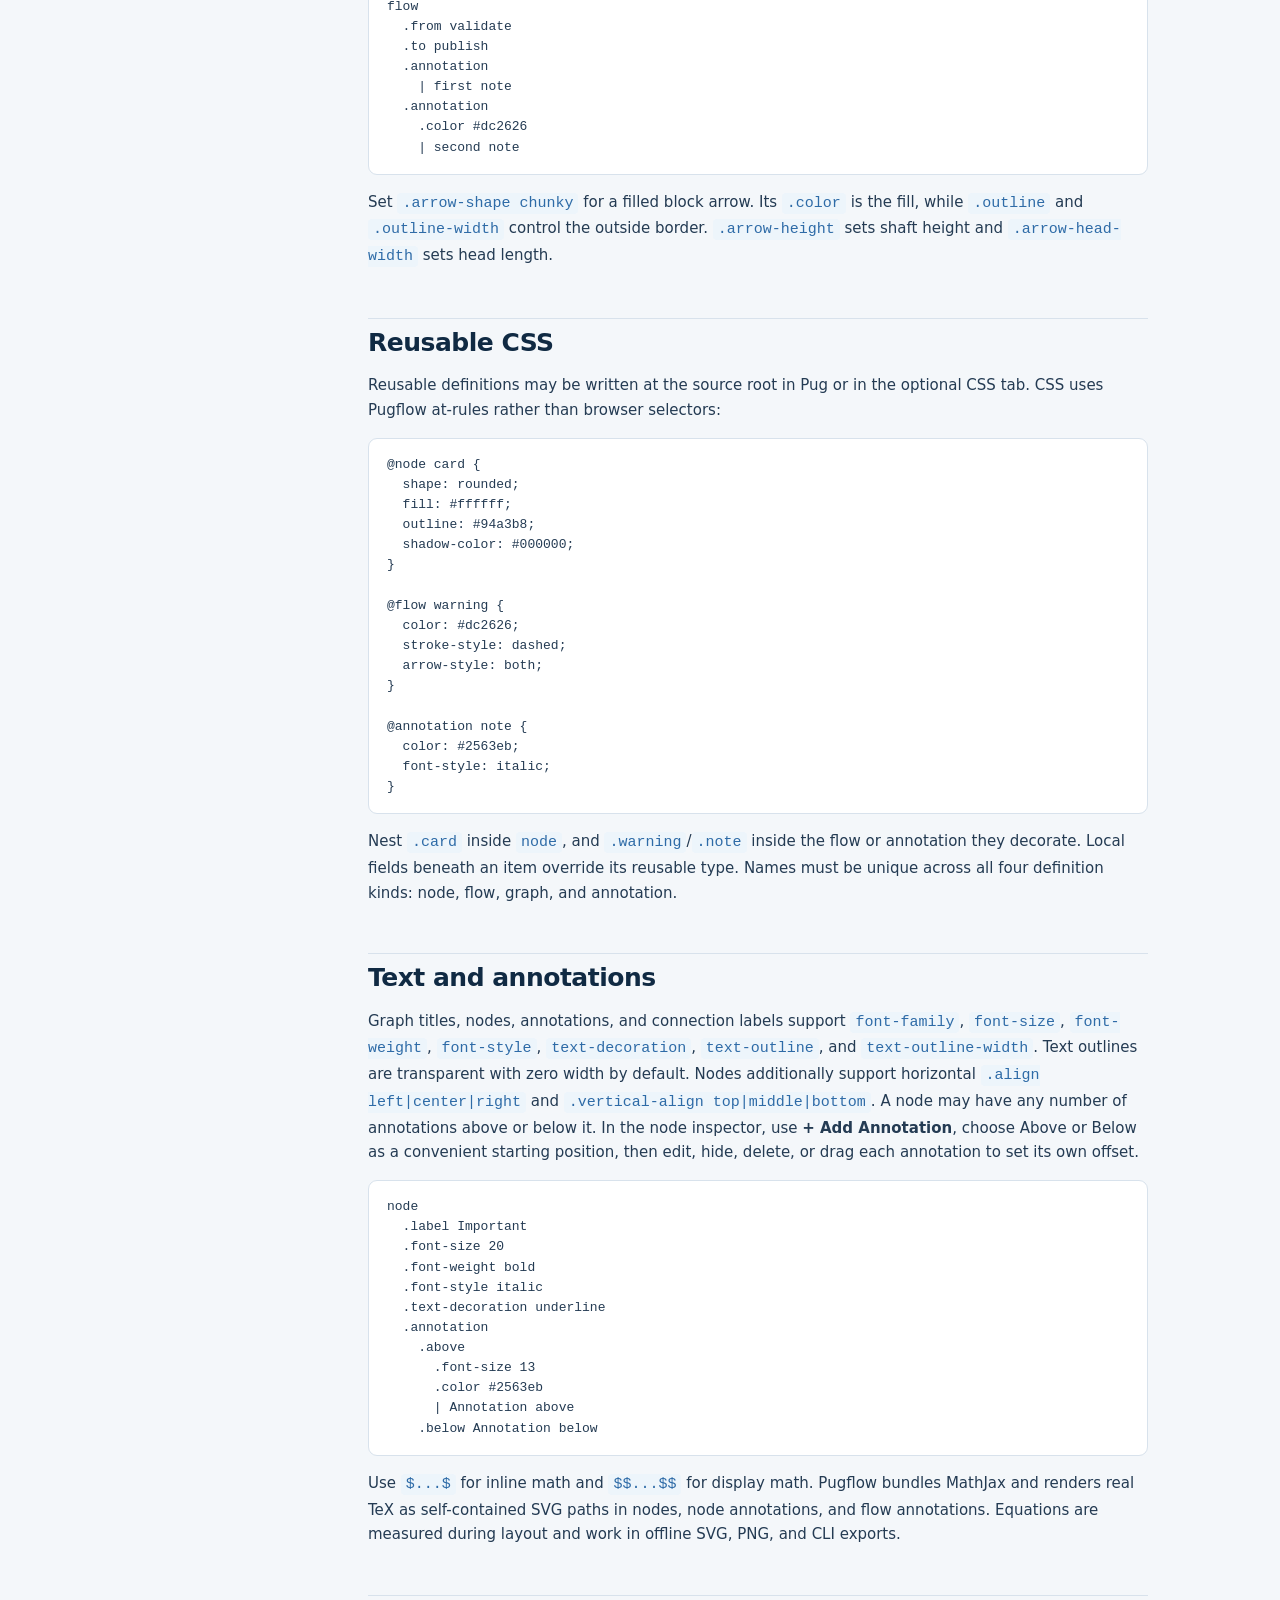
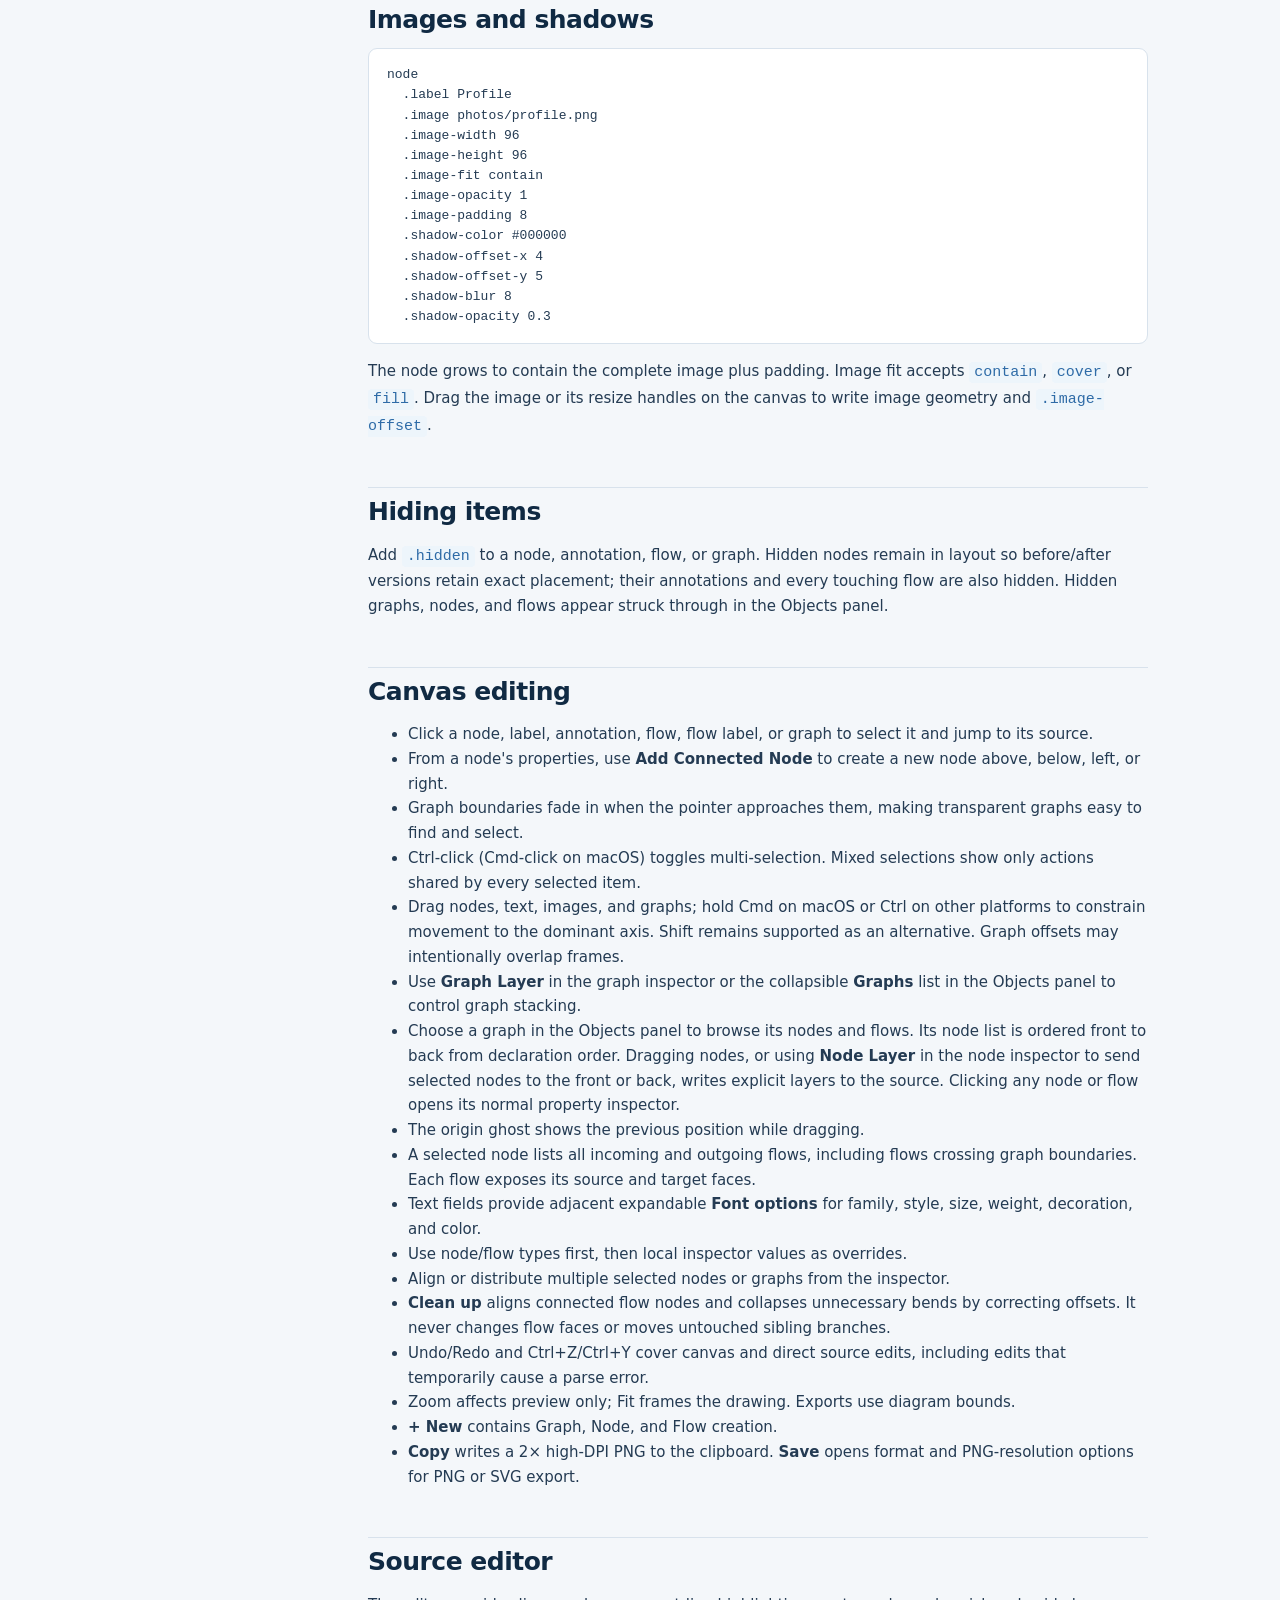
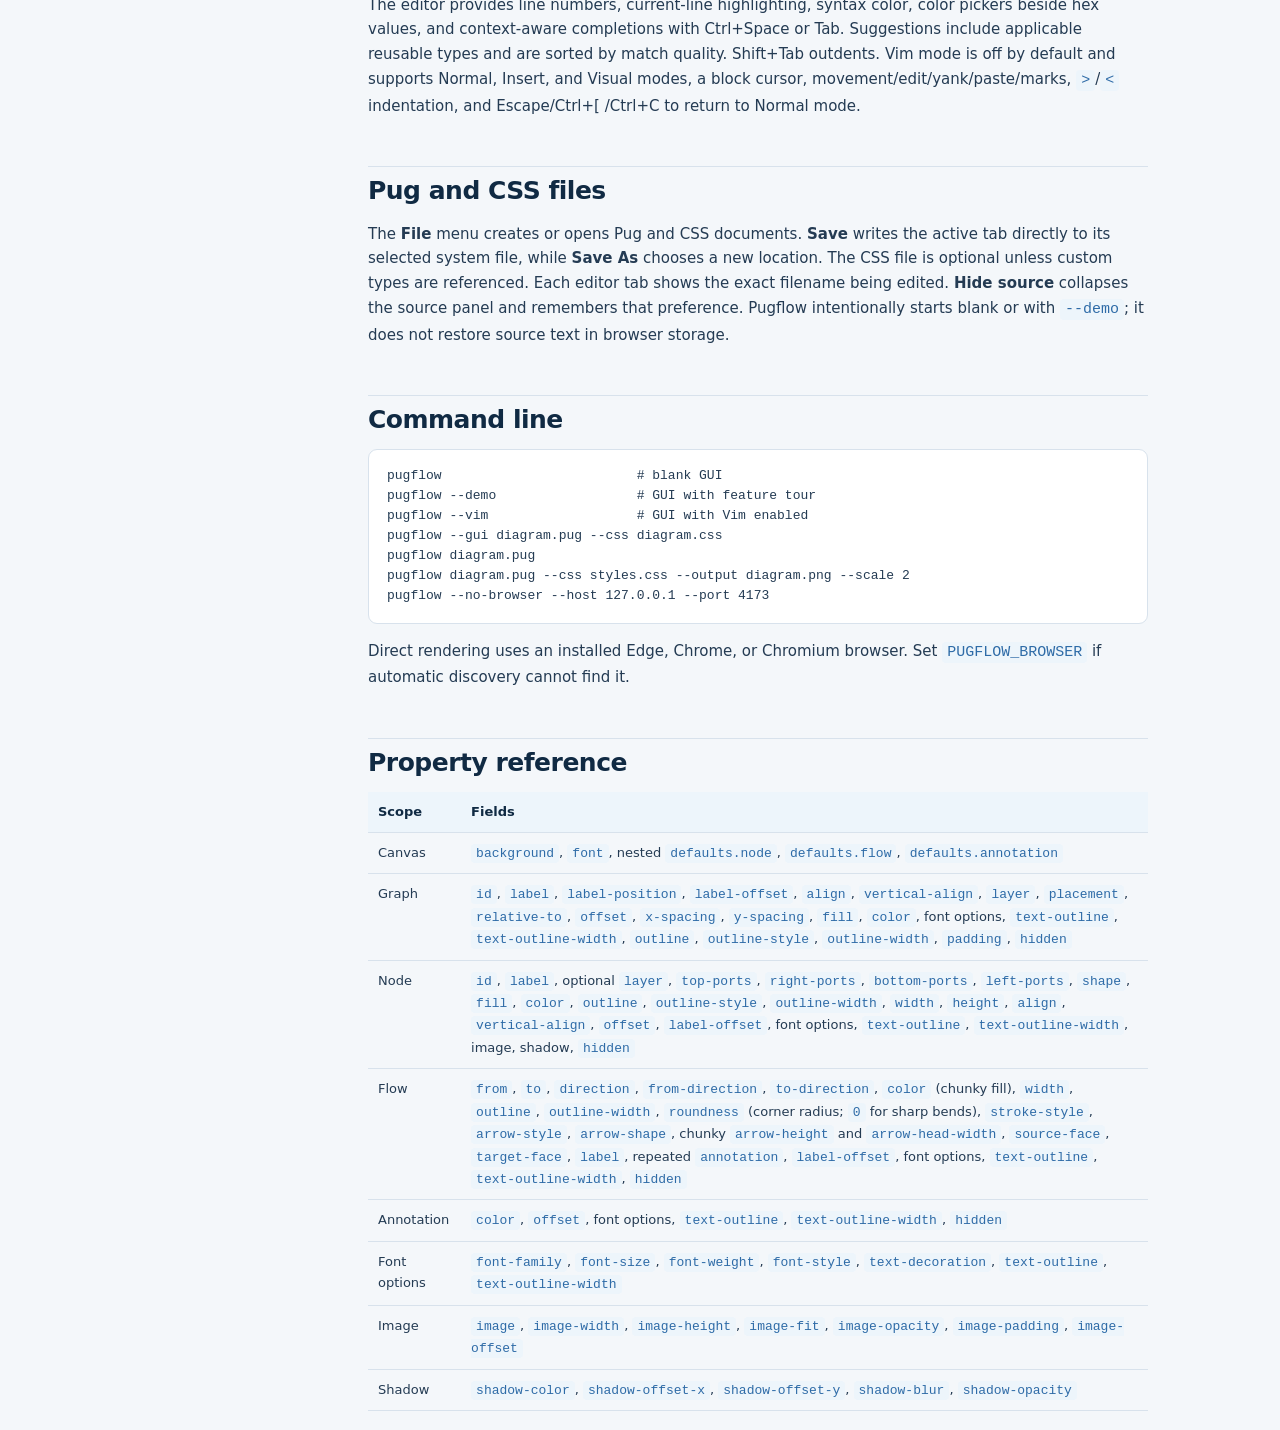
==== commit dfc37357: "feat: normalize editor structures and completions Co-authored-by: briday1 <20748011+briday1@users.no" ====
--- a/src/pugflow/web/docs.html
+++ b/src/pugflow/web/docs.html
@@ -7,7 +7,7 @@
 
 <h2 id="start">Getting started</h2><p>A project needs one Pug file and may have one companion CSS file. Pug describes structure and local overrides; CSS holds reusable node, flow, and annotation types. The smallest diagram is:</p>
 <pre><code>graph
-  .node
+  node
     .id start
     .right-ports distributed
     .label Start</code></pre>
@@ -22,19 +22,19 @@
   .align center
   .font-size 16
   .font-weight bold
-  .node
+  node
     .id root
     .label Root
 graph
   .id separate
   .layer 1
   .offset (0, 40)
-  .node
+  node
     .label Independent graph</code></pre>
 <p>Graph titles support <code>.label-position inside|outside</code>, horizontal <code>.align left|center|right</code>, vertical <code>.vertical-align top|middle|bottom</code>, <code>.label-offset (x, y)</code>, <code>.color</code>, and all font options. Titles default to top-center inside the graph. Drag a graph title to set its label offset. Use <code>.placement above|below|left|right</code> with <code>.relative-to graph-id</code> to position a graph relative to another graph. Without these fields, each graph is placed below the previous graph. Use <code>.x-spacing</code> and <code>.y-spacing</code> to tune layout within a graph. Frames are automatically packed without overlap by default. Explicit offsets may overlap frames. <strong>Clean Up</strong> removes small accidental flow kinks within and between graphs while preserving deliberate bends; cross-graph corrections move whole graphs rather than altering their internal layouts. Higher layers render in front; equal layers retain source order. The right-side <strong>Objects</strong> panel combines collapsible graph ordering with a graph picker and clickable node/flow lists. A flow renders at the higher layer of its endpoint graphs.</p>
 
-<h2 id="nodes">Nodes</h2><p>A node always starts with <code>.node</code>; nest a reusable <code>@node</code> class such as <code>.card</code> directly beneath it to apply that type, exactly as flows nest their class inside <code>.flow</code>. Declaring the class itself as the keyword still works for older documents. Keep identity, label, layout, and appearance fields together beneath it. Declaration order initially controls stacking within the graph, with later nodes in front. Reordering nodes adds integer <code>.layer</code> overrides to the source.</p>
-<pre><code>.node
+<h2 id="nodes">Nodes</h2><p>A node always starts with bare <code>node</code>; nest a reusable <code>@node</code> class such as <code>.card</code> directly beneath it to apply that type. Flows likewise start with bare <code>flow</code>. Legacy dotted declarations still parse. Keep identity, label, layout, and appearance properties dotted beneath the declaration. Declaration order initially controls stacking within the graph, with later nodes in front. Reordering nodes adds integer <code>.layer</code> overrides to the source.</p>
+<pre><code>node
   .id service
   .layer 1
   .label
@@ -50,29 +50,29 @@
   .outline-width 2
   .align left
   .vertical-align middle</code></pre>
-<p>Nodes do not nest. Give connected nodes IDs and declare their relationships as sibling <code>.flow</code> blocks in the graph.</p>
+<p>Nodes do not nest. Give connected nodes IDs and declare their relationships as sibling <code>flow</code> blocks in the graph.</p>
 
 <h2 id="flows">Flows</h2><p>Every flow explicitly identifies its source and target node. Branching and merging are inferred when several flows share a source or target.</p>
 <pre><code>graph
-  .node
+  node
     .id start
     .label Start
-  .node
+  node
     .id validate
     .label Validate
-  .node
+  node
     .id publish
     .label Publish
-  .flow
+  flow
     .from start
     .to validate
     .direction right
-  .flow
+  flow
     .from validate
     .to publish</code></pre>
 <p>Directions are <code>right</code>, <code>left</code>, <code>up</code>, and <code>down</code>. Every node face has its own port setting: <code>top-ports</code>, <code>right-ports</code>, <code>bottom-ports</code>, and <code>left-ports</code>. Each is <code>shared</code> by default or may be <code>distributed</code>. Multiple outgoing flows are rendered as branches; multiple incoming flows are rendered as a merge. No separate branch, merge, or connection keyword is needed.</p>
 <p>A flow may also connect any two nodes by ID, regardless of their order in the source. This supports convergence, feedback, cross-graph connections, and targets declared later:</p>
-<pre><code>.flow
+<pre><code>flow
   .from archived
   .to active
   .from-direction up
@@ -81,7 +81,7 @@
   .label feedback</code></pre>
 <p><code>.from-direction</code> controls the side used to leave the source; <code>.to-direction</code> independently controls the side used to enter the target.</p>
 <p>Flows may contain any number of direct annotations. They appear above the route by default and may be dragged to write an <code>.offset</code>:</p>
-<pre><code>.flow
+<pre><code>flow
   .from validate
   .to publish
   .annotation
@@ -109,10 +109,10 @@
   color: #2563eb;
   font-style: italic;
 }</code></pre>
-<p>Nest <code>.card</code> inside <code>.node</code>, and <code>.warning</code>/<code>.note</code> inside the flow or annotation they decorate. Local fields beneath an item override its reusable type. Names must be unique across all four definition kinds: node, flow, graph, and annotation.</p>
+<p>Nest <code>.card</code> inside <code>node</code>, and <code>.warning</code>/<code>.note</code> inside the flow or annotation they decorate. Local fields beneath an item override its reusable type. Names must be unique across all four definition kinds: node, flow, graph, and annotation.</p>
 
 <h2 id="text">Text and annotations</h2><p>Graph titles, nodes, annotations, and connection labels support <code>font-family</code>, <code>font-size</code>, <code>font-weight</code>, <code>font-style</code>, <code>text-decoration</code>, <code>text-outline</code>, and <code>text-outline-width</code>. Text outlines are transparent with zero width by default. Nodes additionally support horizontal <code>.align left|center|right</code> and <code>.vertical-align top|middle|bottom</code>. A node may have any number of annotations above or below it. In the node inspector, use <strong>+ Add Annotation</strong>, choose Above or Below as a convenient starting position, then edit, hide, delete, or drag each annotation to set its own offset.</p>
-<pre><code>.node
+<pre><code>node
   .label Important
   .font-size 20
   .font-weight bold
@@ -126,7 +126,7 @@
     .below Annotation below</code></pre>
 <p>Use <code>$...$</code> for inline math and <code>$$...$$</code> for display math. Pugflow bundles MathJax and renders real TeX as self-contained SVG paths in nodes, node annotations, and flow annotations. Equations are measured during layout and work in offline SVG, PNG, and CLI exports.</p>
 
-<h2 id="images">Images and shadows</h2><pre><code>.node
+<h2 id="images">Images and shadows</h2><pre><code>node
   .label Profile
   .image photos/profile.png
   .image-width 96
@@ -145,7 +145,7 @@
 
 <h2 id="canvas-ui">Canvas editing</h2><ul><li>Click a node, label, annotation, flow, flow label, or graph to select it and jump to its source.</li><li>From a node's properties, use <strong>Add Connected Node</strong> to create a new node above, below, left, or right.</li><li>Graph boundaries fade in when the pointer approaches them, making transparent graphs easy to find and select.</li><li>Ctrl-click (Cmd-click on macOS) toggles multi-selection. Mixed selections show only actions shared by every selected item.</li><li>Drag nodes, text, images, and graphs; hold Cmd on macOS or Ctrl on other platforms to constrain movement to the dominant axis. Shift remains supported as an alternative. Graph offsets may intentionally overlap frames.</li><li>Use <strong>Graph Layer</strong> in the graph inspector or the collapsible <strong>Graphs</strong> list in the Objects panel to control graph stacking.</li><li>Choose a graph in the Objects panel to browse its nodes and flows. Its node list is ordered front to back from declaration order. Dragging nodes, or using <strong>Node Layer</strong> in the node inspector to send selected nodes to the front or back, writes explicit layers to the source. Clicking any node or flow opens its normal property inspector.</li><li>The origin ghost shows the previous position while dragging.</li><li>A selected node lists all incoming and outgoing flows, including flows crossing graph boundaries. Each flow exposes its source and target faces.</li><li>Text fields provide adjacent expandable <strong>Font options</strong> for family, style, size, weight, decoration, and color.</li><li>Use node/flow types first, then local inspector values as overrides.</li><li>Align or distribute multiple selected nodes or graphs from the inspector.</li><li><strong>Clean up</strong> aligns connected flow nodes and collapses unnecessary bends by correcting offsets. It never changes flow faces or moves untouched sibling branches.</li><li>Undo/Redo and Ctrl+Z/Ctrl+Y cover canvas and direct source edits, including edits that temporarily cause a parse error.</li><li>Zoom affects preview only; Fit frames the drawing. Exports use diagram bounds.</li><li><strong>+ New</strong> contains Graph, Node, and Flow creation.</li><li><strong>Copy</strong> writes a 2× high-DPI PNG to the clipboard. <strong>Save</strong> opens format and PNG-resolution options for PNG or SVG export.</li></ul>
 
-<h2 id="editor">Source editor</h2><p>The editor provides line numbers, current-line highlighting, syntax color, color pickers beside hex values, completions with Ctrl+Space, Tab/Shift+Tab indentation, and click-to-source navigation. Vim mode is off by default and supports Normal, Insert, and Visual modes, a block cursor, movement/edit/yank/paste/marks, <code>&gt;</code>/<code>&lt;</code> indentation, and Escape/Ctrl+[ /Ctrl+C to return to Normal mode.</p>
+<h2 id="editor">Source editor</h2><p>The editor provides line numbers, current-line highlighting, syntax color, color pickers beside hex values, and context-aware completions with Ctrl+Space or Tab. Suggestions include applicable reusable types and are sorted by match quality. Shift+Tab outdents. Vim mode is off by default and supports Normal, Insert, and Visual modes, a block cursor, movement/edit/yank/paste/marks, <code>&gt;</code>/<code>&lt;</code> indentation, and Escape/Ctrl+[ /Ctrl+C to return to Normal mode.</p>
 
 <h2 id="files">Pug and CSS files</h2><p>The <strong>File</strong> menu creates or opens Pug and CSS documents. <strong>Save</strong> writes the active tab directly to its selected system file, while <strong>Save As</strong> chooses a new location. The CSS file is optional unless custom types are referenced. Each editor tab shows the exact filename being edited. <strong>Hide source</strong> collapses the source panel and remembers that preference. Pugflow intentionally starts blank or with <code>--demo</code>; it does not restore source text in browser storage.</p>
 
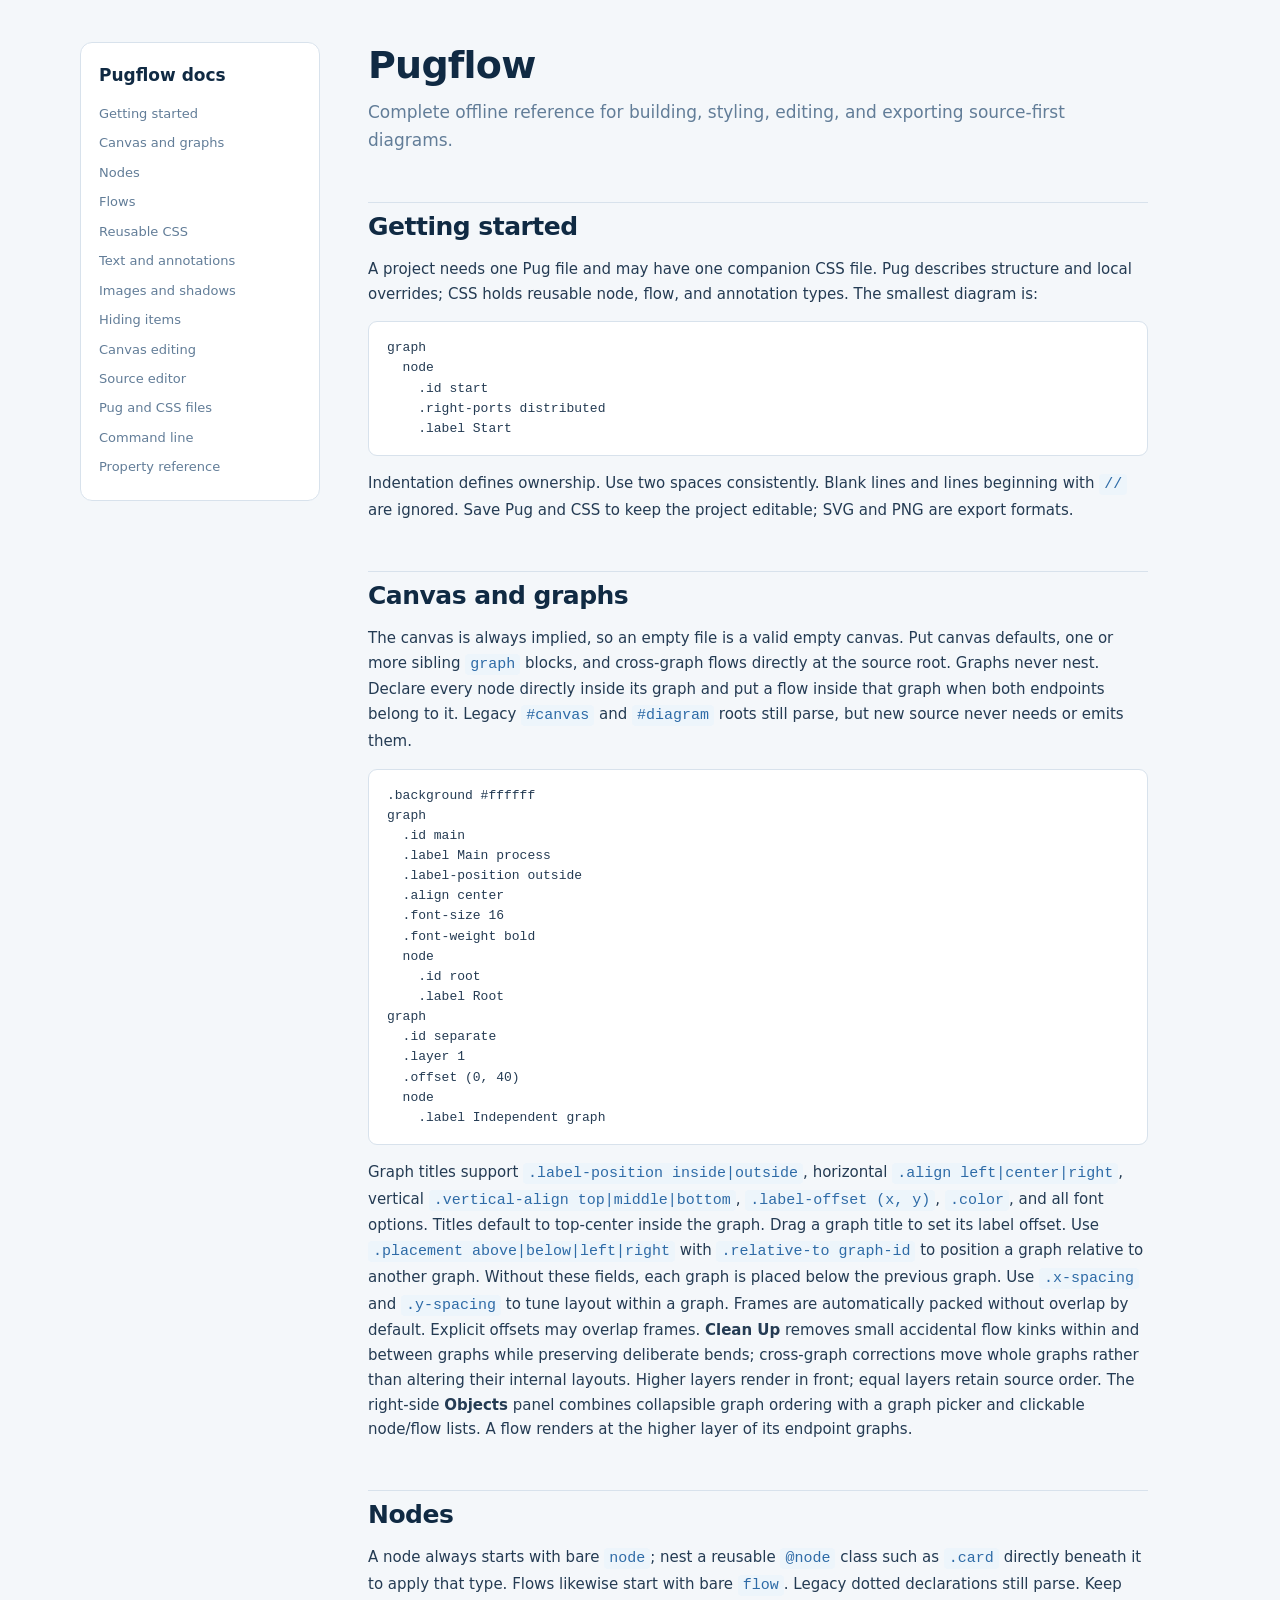
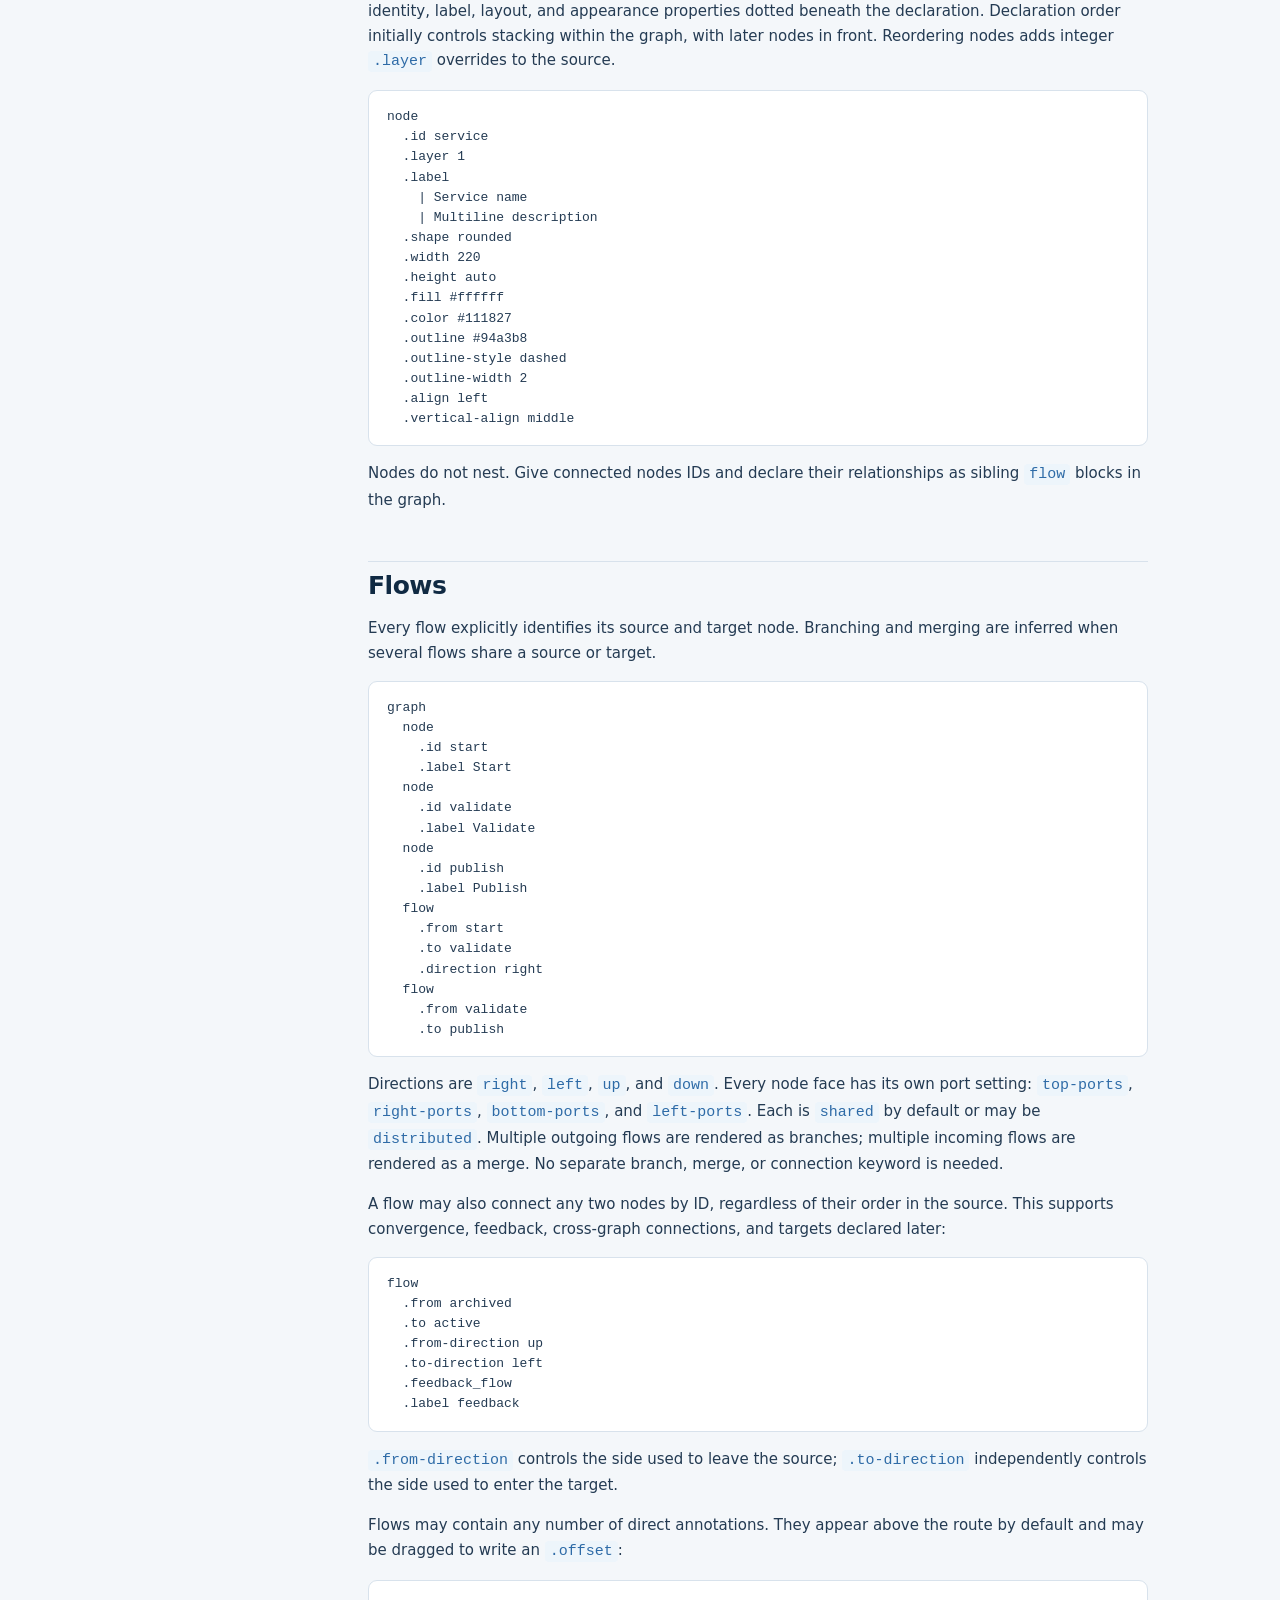
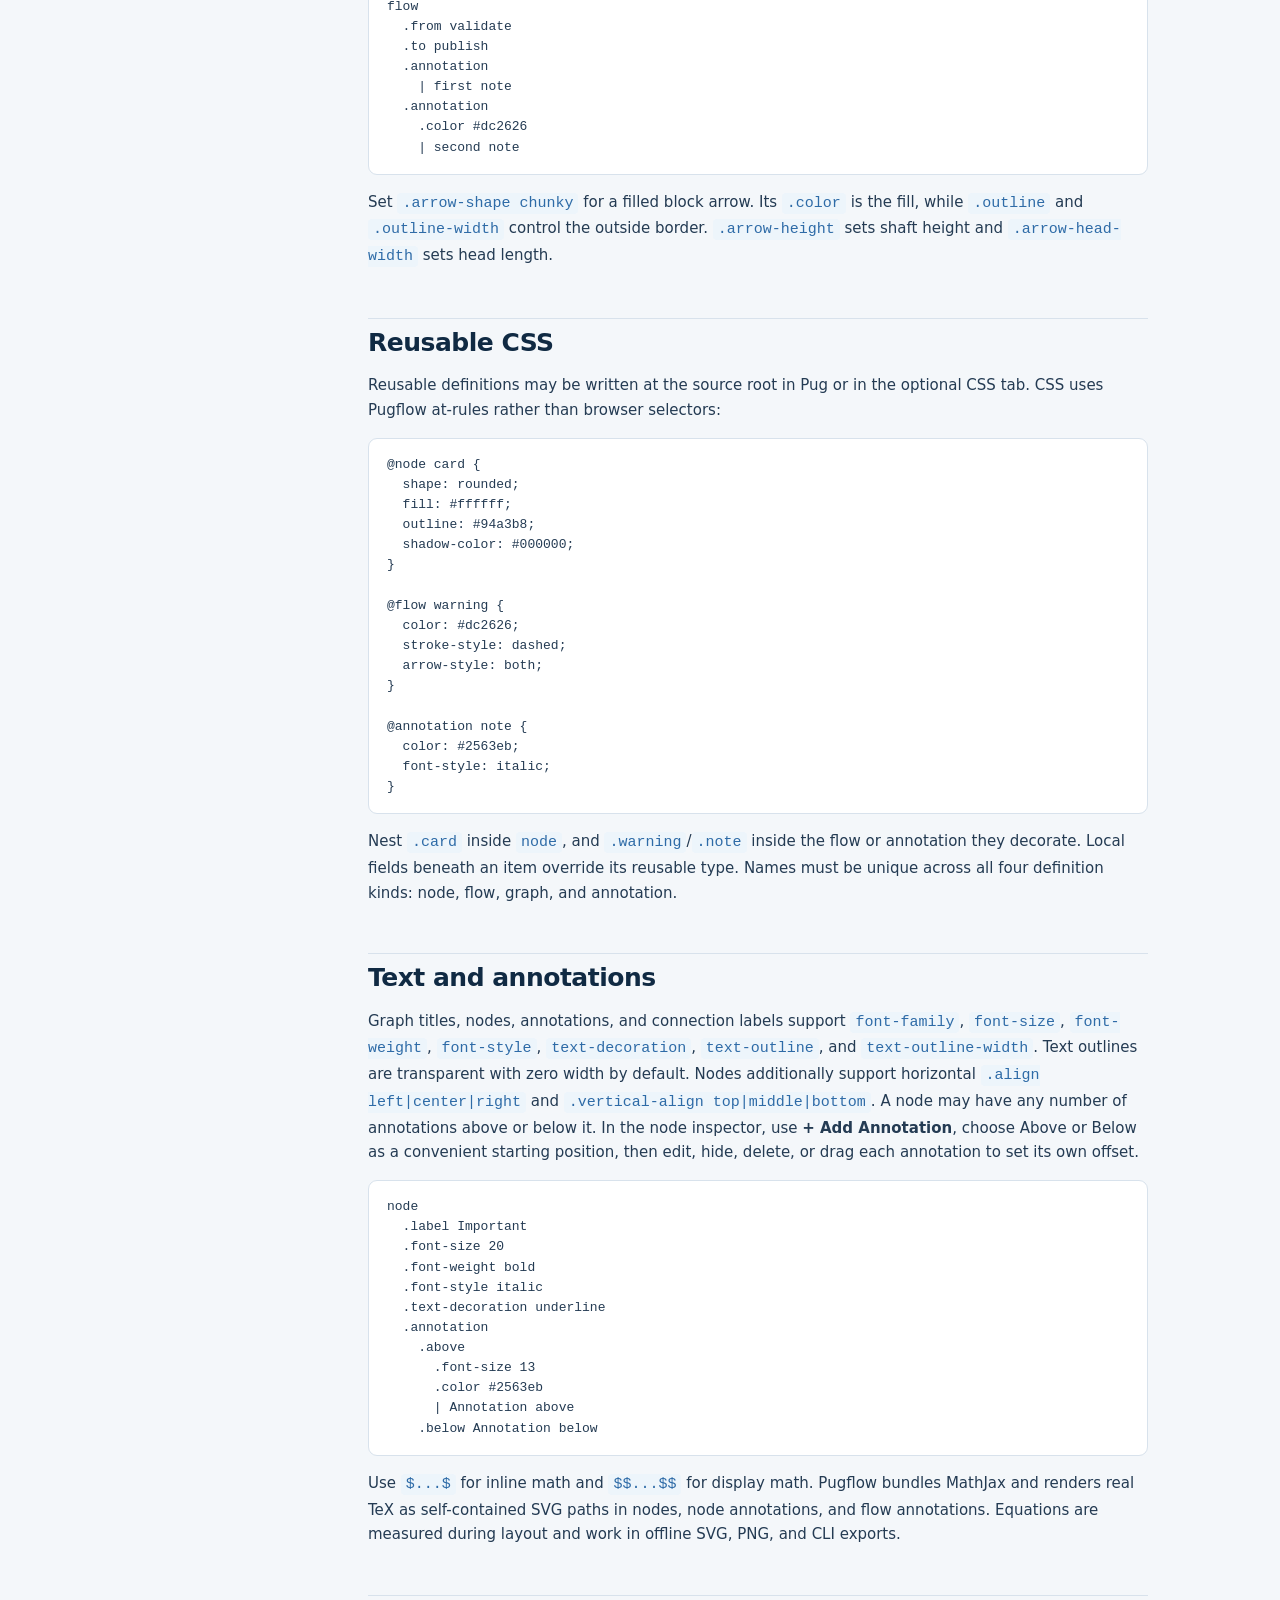
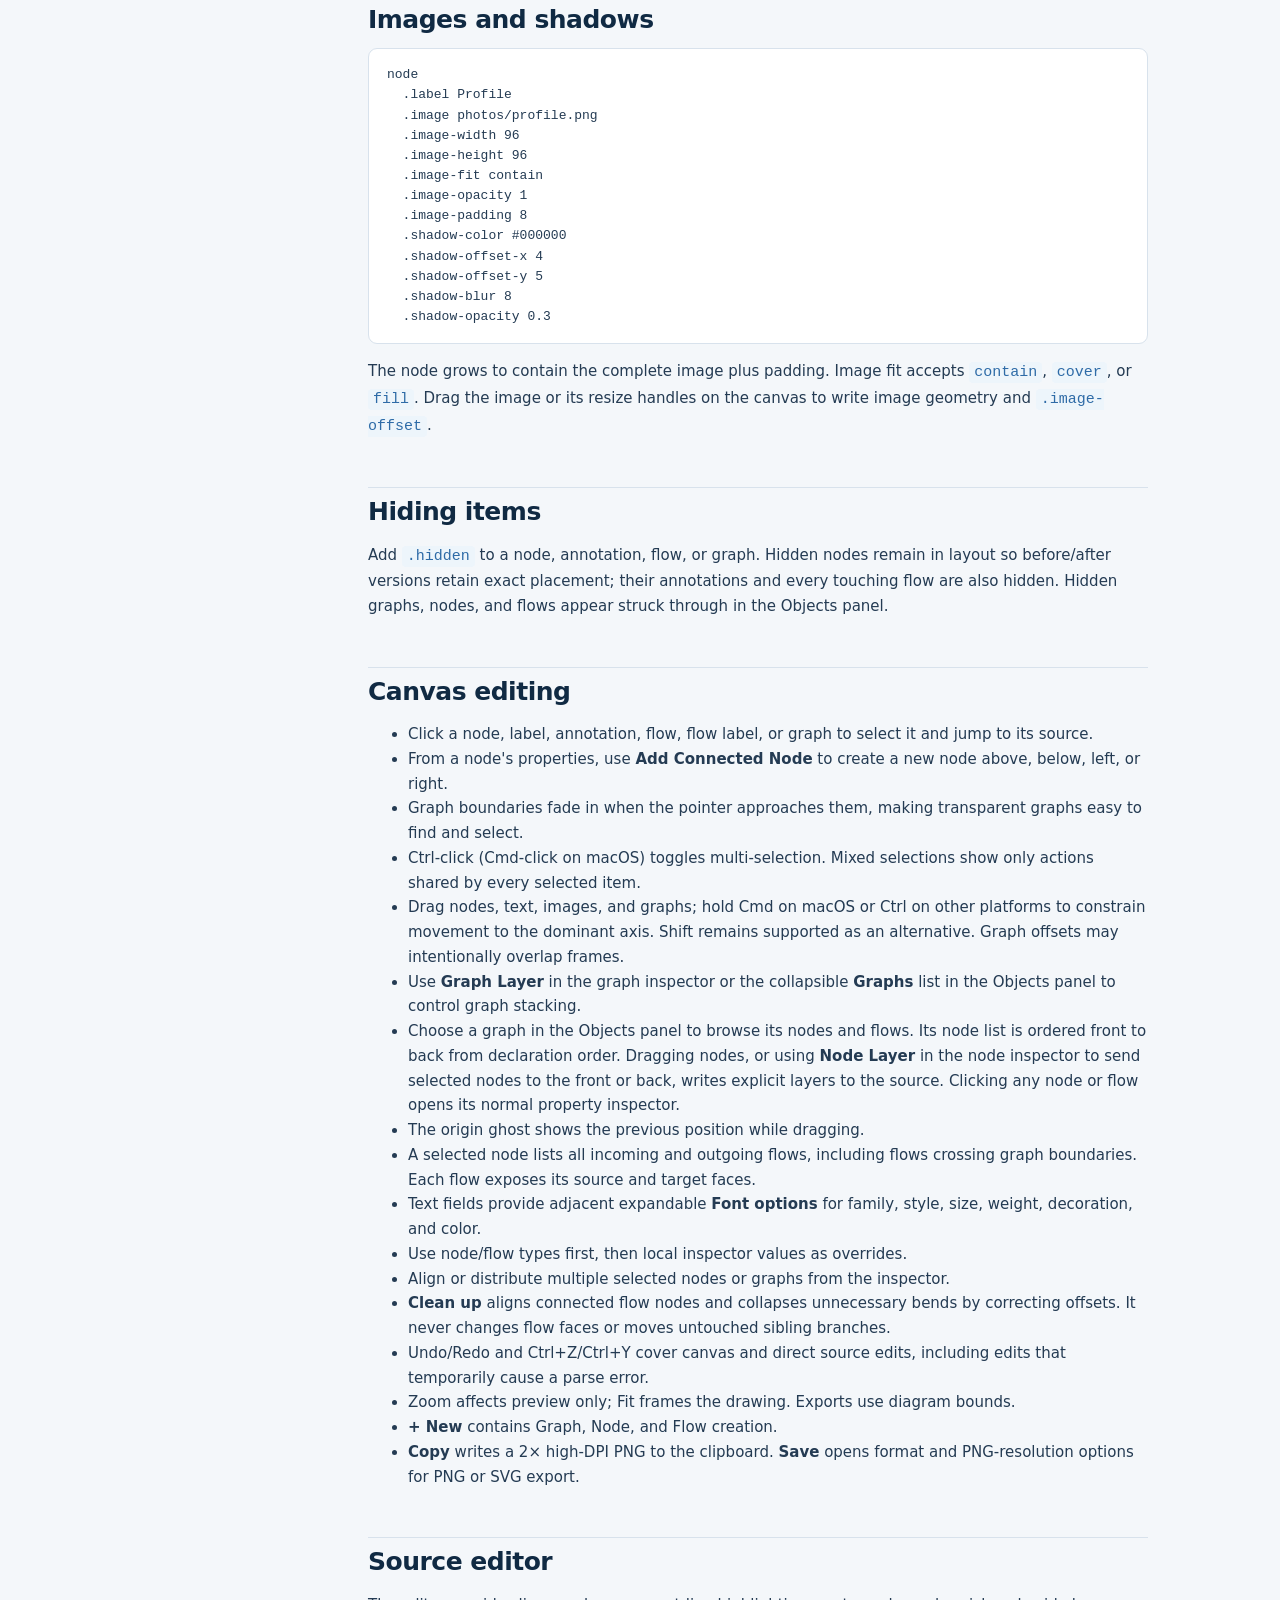
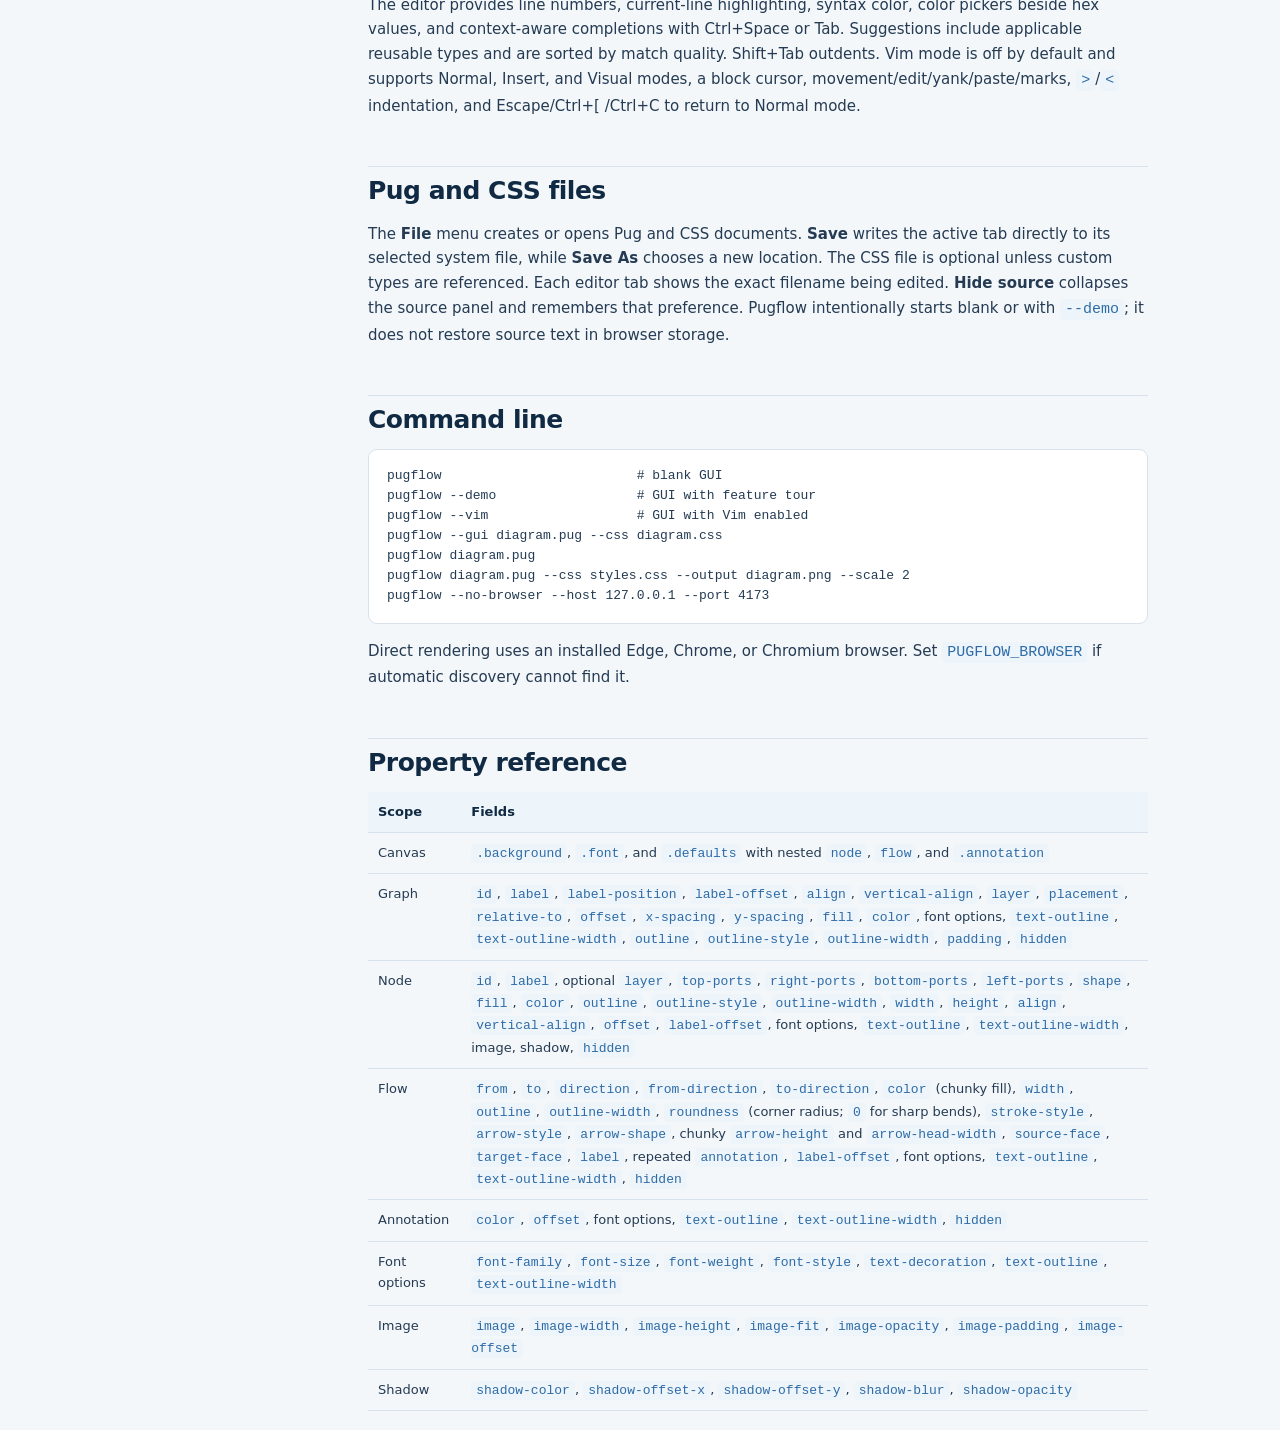
==== commit 0af6a403: "feat: position completions beside the caret Co-authored-by: briday1 <20748011+briday1@users.noreply." ====
--- a/src/pugflow/web/docs.html
+++ b/src/pugflow/web/docs.html
@@ -160,7 +160,7 @@
 
 <h2 id="reference">Property reference</h2>
 <table><thead><tr><th>Scope</th><th>Fields</th></tr></thead><tbody>
-<tr><td>Canvas</td><td><code>background</code>, <code>font</code>, nested <code>defaults.node</code>, <code>defaults.flow</code>, <code>defaults.annotation</code></td></tr>
+<tr><td>Canvas</td><td><code>.background</code>, <code>.font</code>, and <code>.defaults</code> with nested <code>node</code>, <code>flow</code>, and <code>.annotation</code></td></tr>
 <tr><td>Graph</td><td><code>id</code>, <code>label</code>, <code>label-position</code>, <code>label-offset</code>, <code>align</code>, <code>vertical-align</code>, <code>layer</code>, <code>placement</code>, <code>relative-to</code>, <code>offset</code>, <code>x-spacing</code>, <code>y-spacing</code>, <code>fill</code>, <code>color</code>, font options, <code>text-outline</code>, <code>text-outline-width</code>, <code>outline</code>, <code>outline-style</code>, <code>outline-width</code>, <code>padding</code>, <code>hidden</code></td></tr>
 <tr><td>Node</td><td><code>id</code>, <code>label</code>, optional <code>layer</code>, <code>top-ports</code>, <code>right-ports</code>, <code>bottom-ports</code>, <code>left-ports</code>, <code>shape</code>, <code>fill</code>, <code>color</code>, <code>outline</code>, <code>outline-style</code>, <code>outline-width</code>, <code>width</code>, <code>height</code>, <code>align</code>, <code>vertical-align</code>, <code>offset</code>, <code>label-offset</code>, font options, <code>text-outline</code>, <code>text-outline-width</code>, image, shadow, <code>hidden</code></td></tr>
 <tr><td>Flow</td><td><code>from</code>, <code>to</code>, <code>direction</code>, <code>from-direction</code>, <code>to-direction</code>, <code>color</code> (chunky fill), <code>width</code>, <code>outline</code>, <code>outline-width</code>, <code>roundness</code> (corner radius; <code>0</code> for sharp bends), <code>stroke-style</code>, <code>arrow-style</code>, <code>arrow-shape</code>, chunky <code>arrow-height</code> and <code>arrow-head-width</code>, <code>source-face</code>, <code>target-face</code>, <code>label</code>, repeated <code>annotation</code>, <code>label-offset</code>, font options, <code>text-outline</code>, <code>text-outline-width</code>, <code>hidden</code></td></tr>
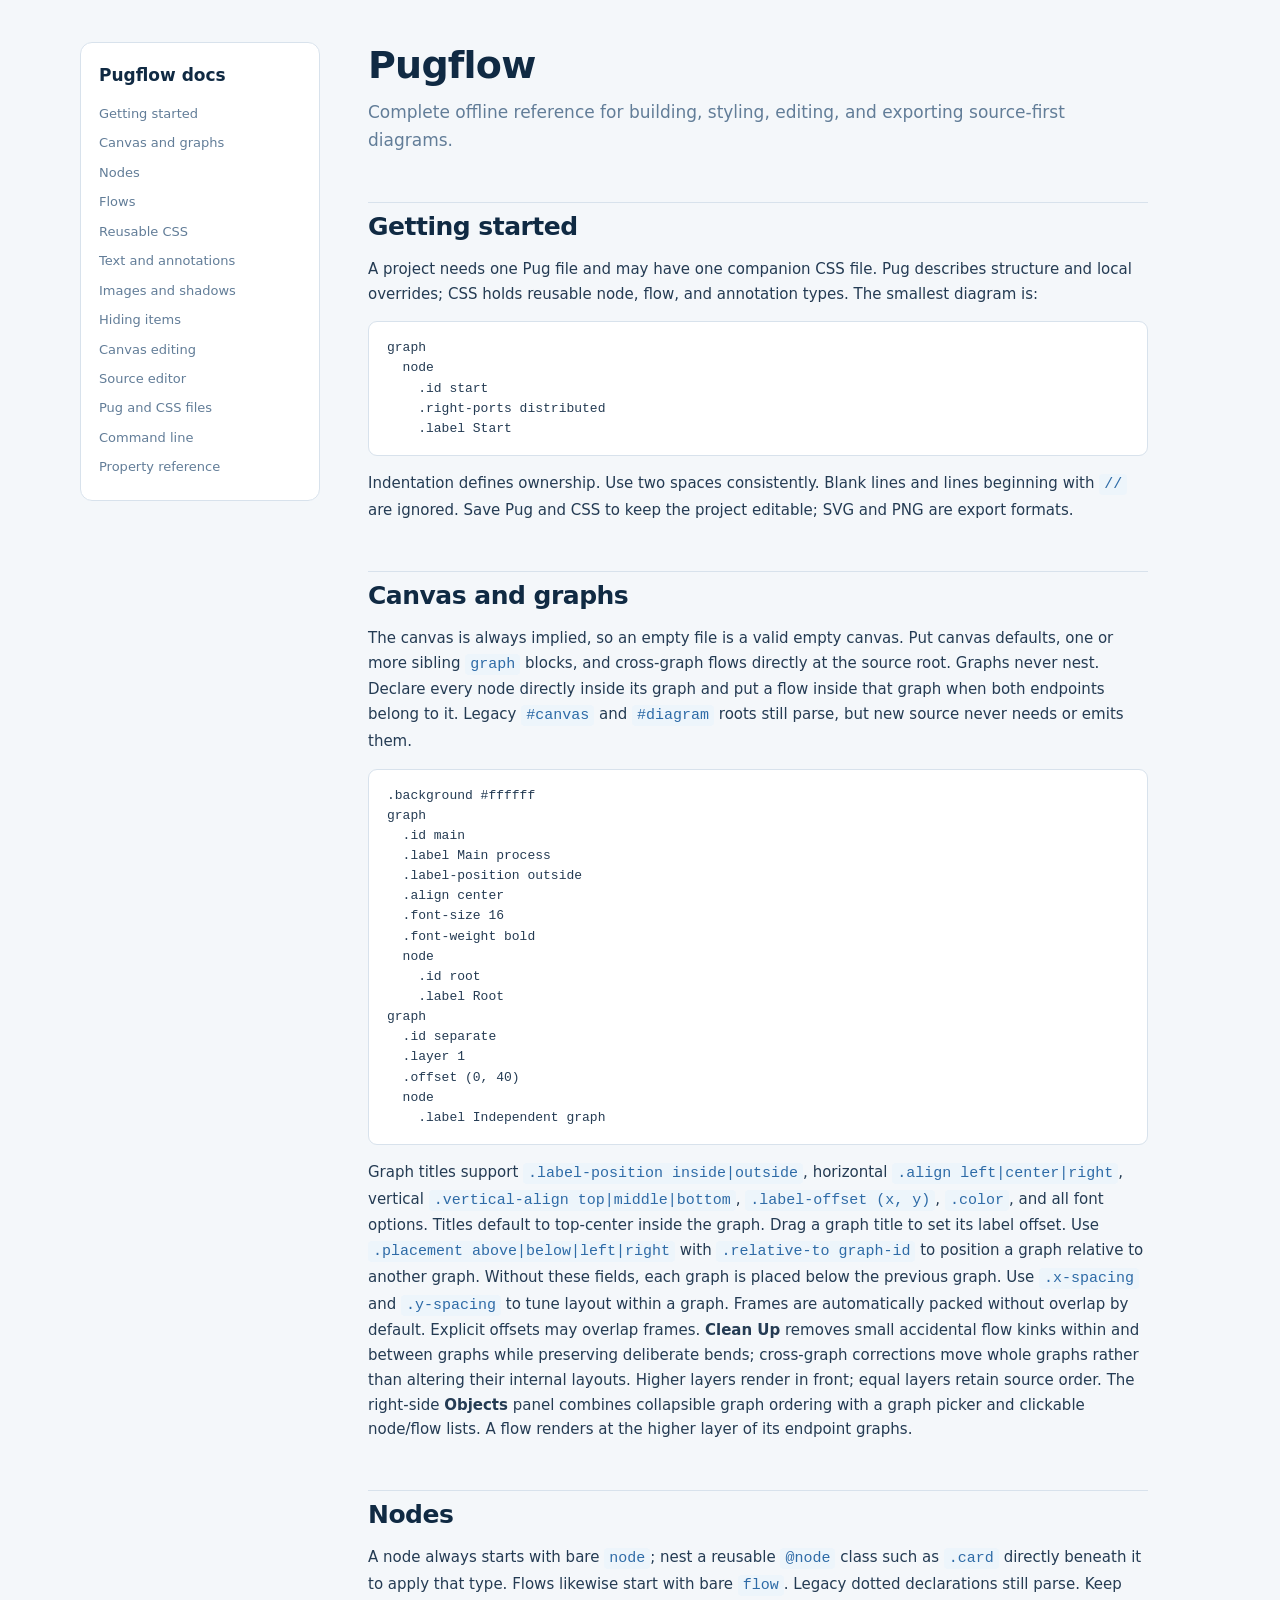
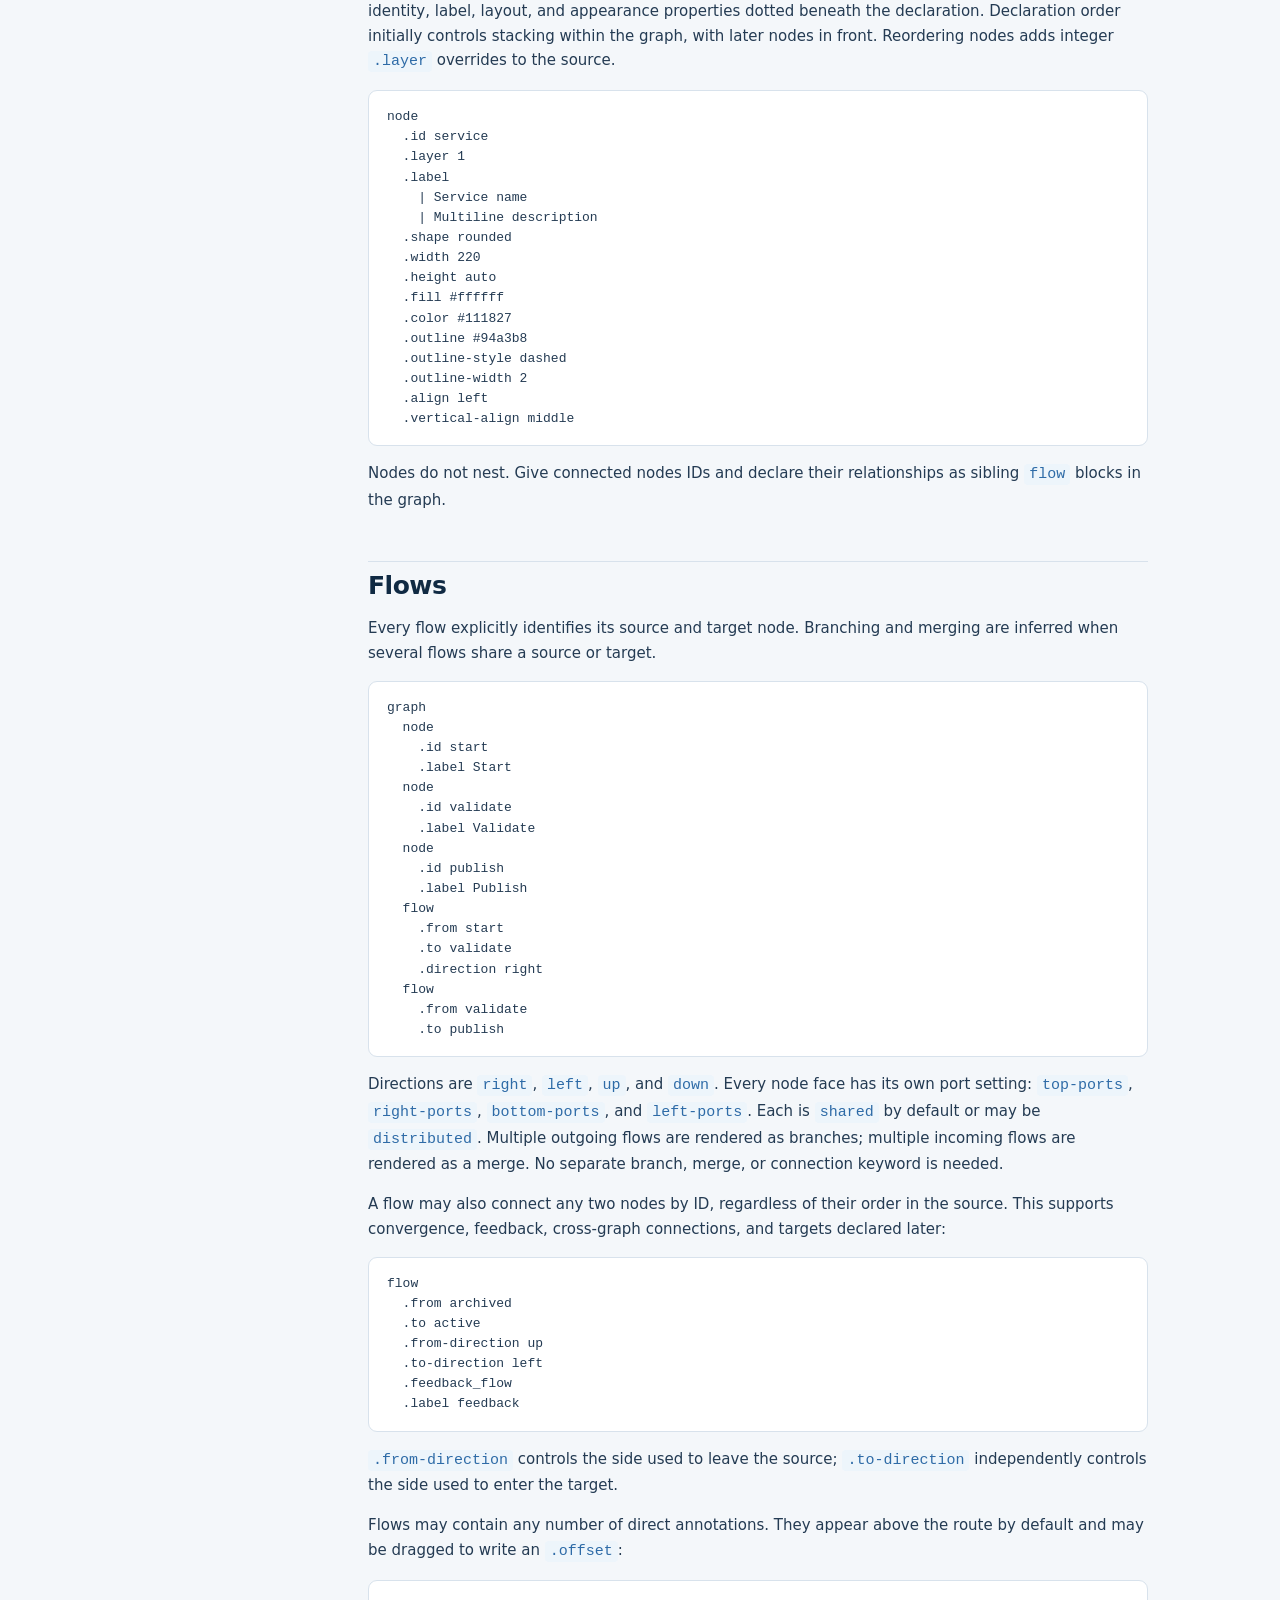
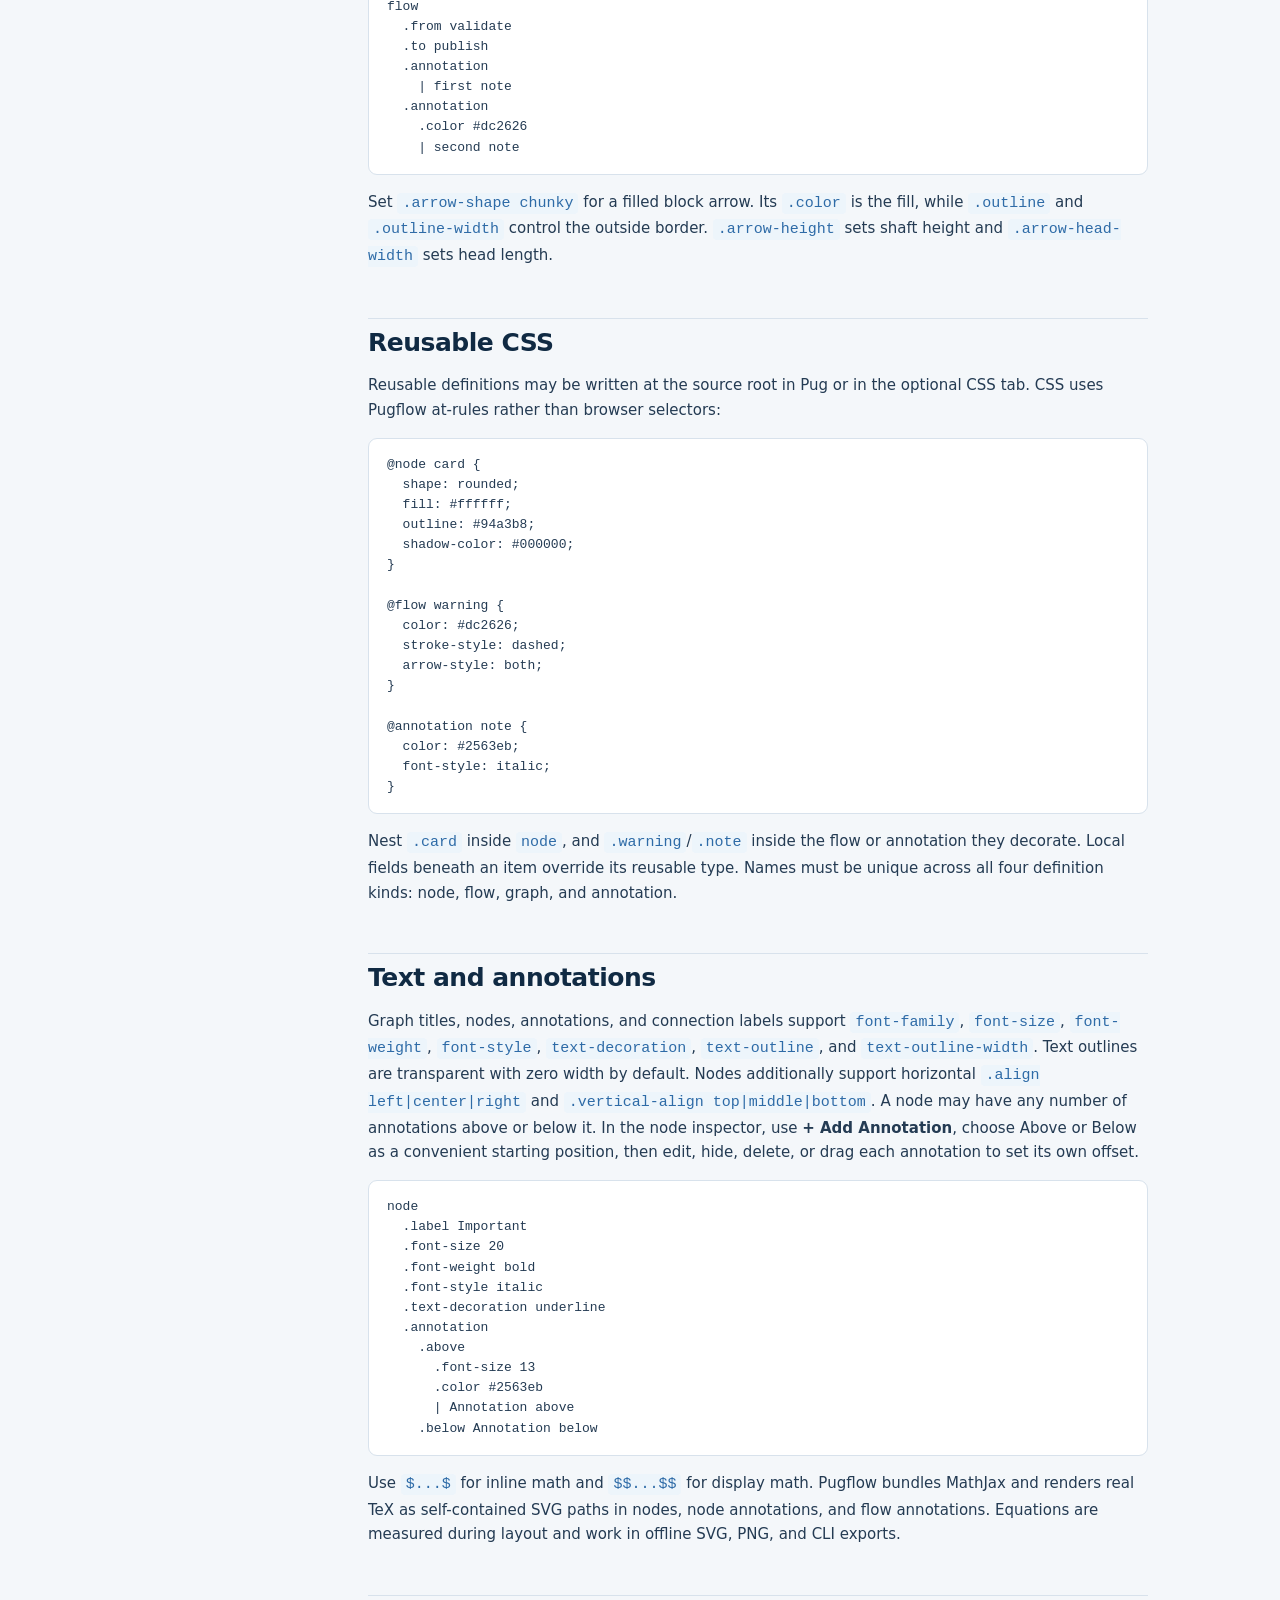
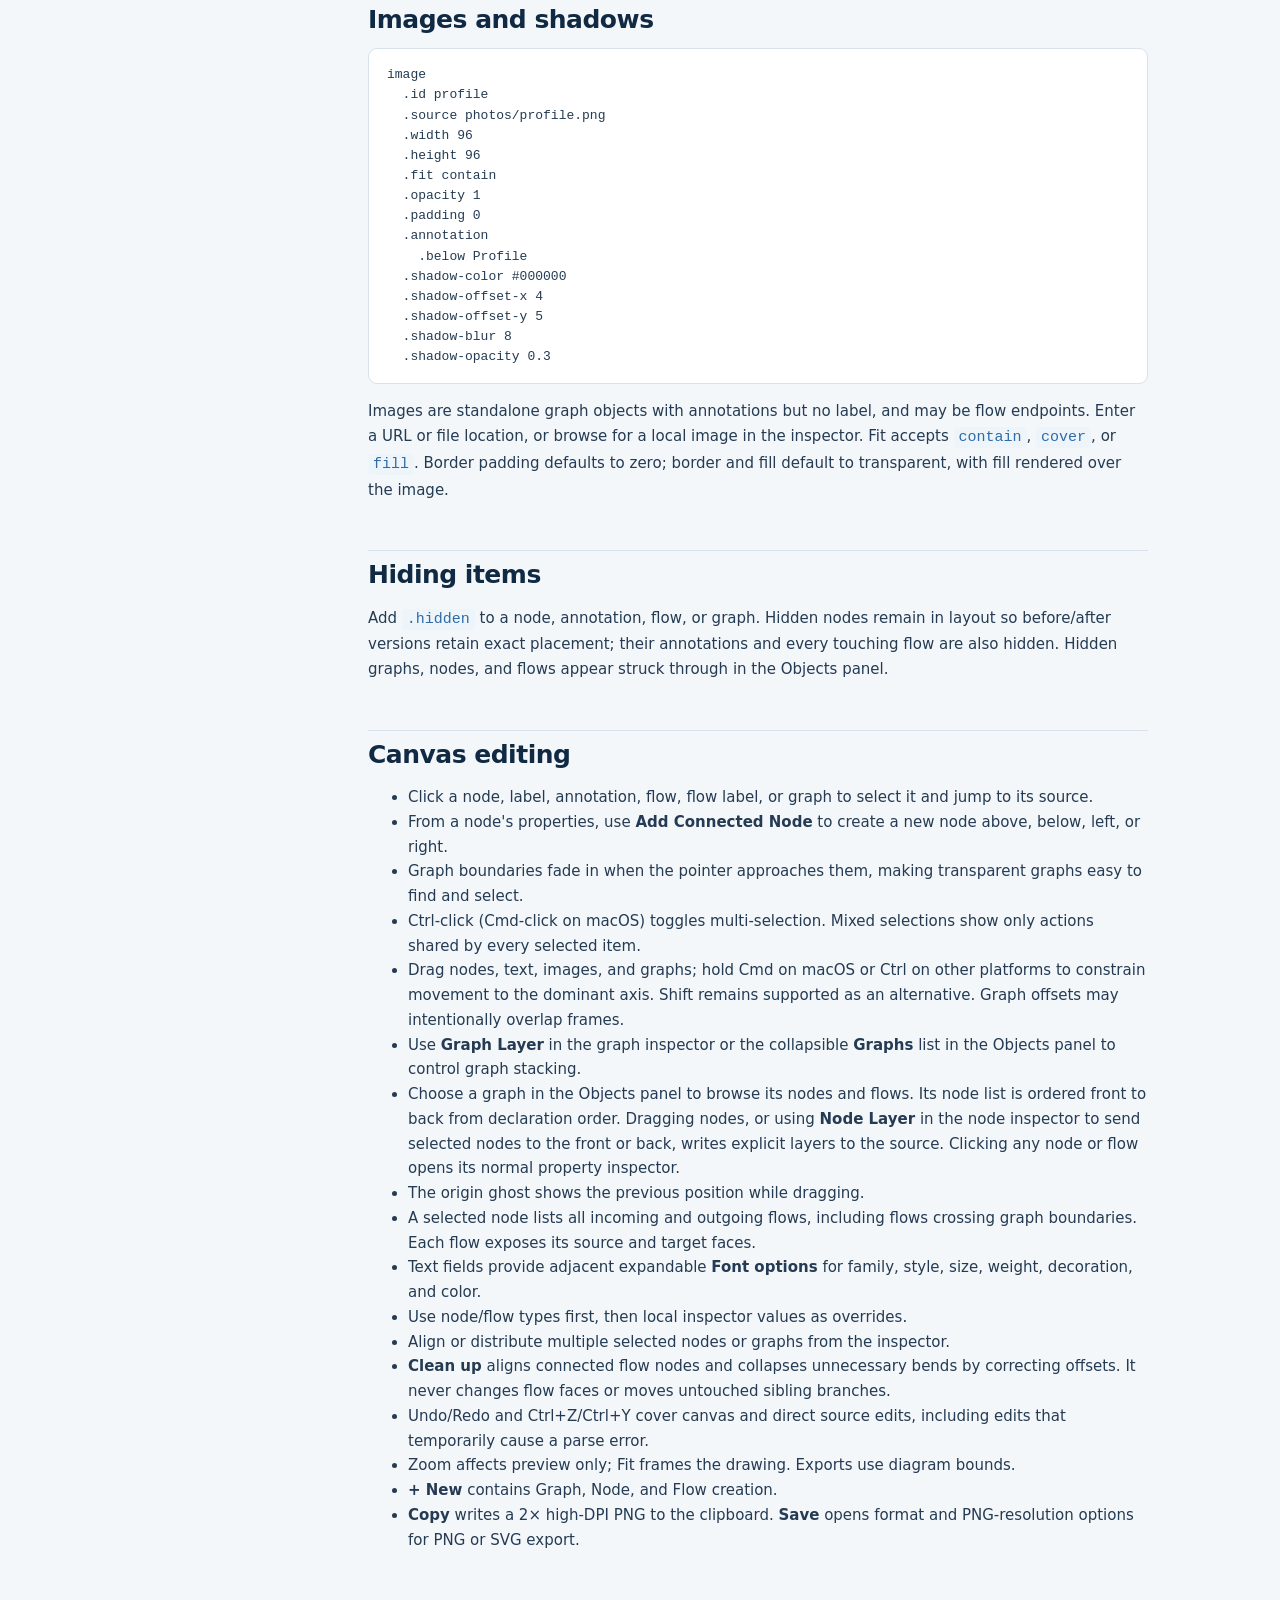
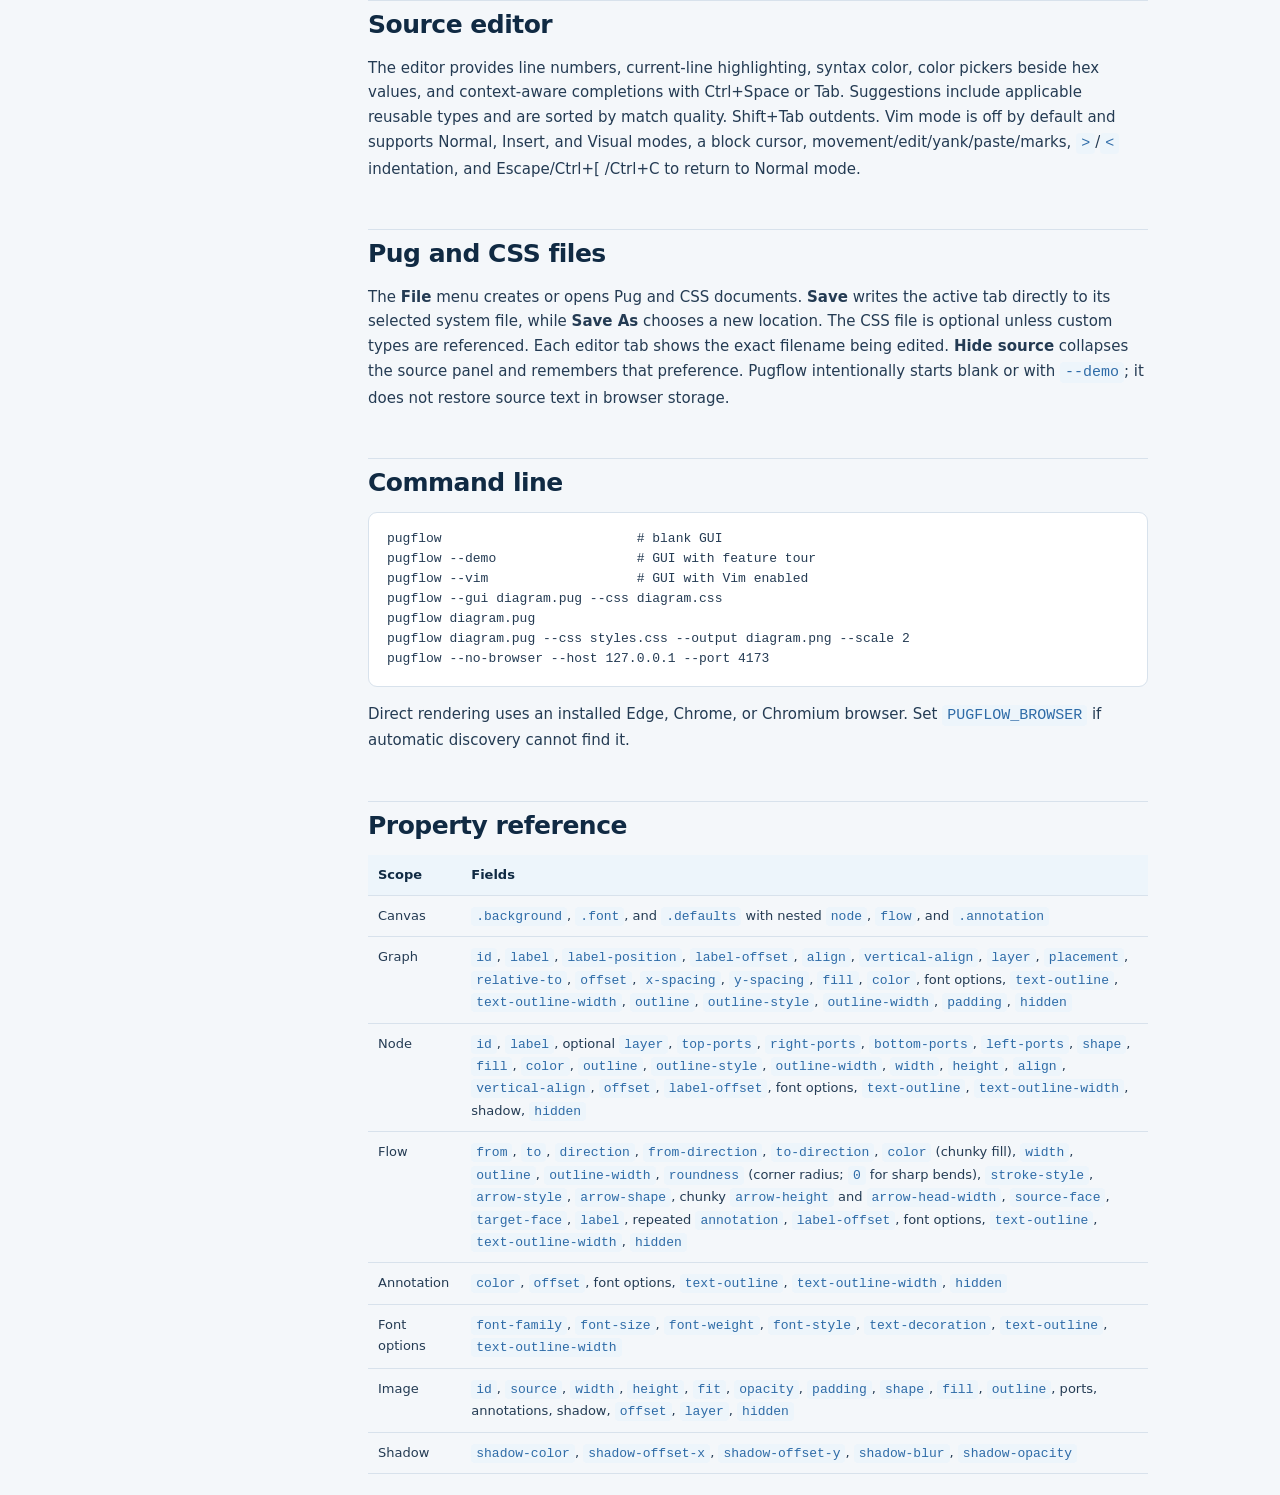
==== commit b46165cf: "Render and edit standalone images Co-authored-by: briday1 <20748011+briday1@users.noreply.github.com" ====
--- a/src/pugflow/web/docs.html
+++ b/src/pugflow/web/docs.html
@@ -126,20 +126,22 @@
     .below Annotation below</code></pre>
 <p>Use <code>$...$</code> for inline math and <code>$$...$$</code> for display math. Pugflow bundles MathJax and renders real TeX as self-contained SVG paths in nodes, node annotations, and flow annotations. Equations are measured during layout and work in offline SVG, PNG, and CLI exports.</p>
 
-<h2 id="images">Images and shadows</h2><pre><code>node
-  .label Profile
-  .image photos/profile.png
-  .image-width 96
-  .image-height 96
-  .image-fit contain
-  .image-opacity 1
-  .image-padding 8
+<h2 id="images">Images and shadows</h2><pre><code>image
+  .id profile
+  .source photos/profile.png
+  .width 96
+  .height 96
+  .fit contain
+  .opacity 1
+  .padding 0
+  .annotation
+    .below Profile
   .shadow-color #000000
   .shadow-offset-x 4
   .shadow-offset-y 5
   .shadow-blur 8
   .shadow-opacity 0.3</code></pre>
-<p>The node grows to contain the complete image plus padding. Image fit accepts <code>contain</code>, <code>cover</code>, or <code>fill</code>. Drag the image or its resize handles on the canvas to write image geometry and <code>.image-offset</code>.</p>
+<p>Images are standalone graph objects with annotations but no label, and may be flow endpoints. Enter a URL or file location, or browse for a local image in the inspector. Fit accepts <code>contain</code>, <code>cover</code>, or <code>fill</code>. Border padding defaults to zero; border and fill default to transparent, with fill rendered over the image.</p>
 
 <h2 id="hidden">Hiding items</h2><p>Add <code>.hidden</code> to a node, annotation, flow, or graph. Hidden nodes remain in layout so before/after versions retain exact placement; their annotations and every touching flow are also hidden. Hidden graphs, nodes, and flows appear struck through in the Objects panel.</p>
 
@@ -162,11 +164,11 @@
 <table><thead><tr><th>Scope</th><th>Fields</th></tr></thead><tbody>
 <tr><td>Canvas</td><td><code>.background</code>, <code>.font</code>, and <code>.defaults</code> with nested <code>node</code>, <code>flow</code>, and <code>.annotation</code></td></tr>
 <tr><td>Graph</td><td><code>id</code>, <code>label</code>, <code>label-position</code>, <code>label-offset</code>, <code>align</code>, <code>vertical-align</code>, <code>layer</code>, <code>placement</code>, <code>relative-to</code>, <code>offset</code>, <code>x-spacing</code>, <code>y-spacing</code>, <code>fill</code>, <code>color</code>, font options, <code>text-outline</code>, <code>text-outline-width</code>, <code>outline</code>, <code>outline-style</code>, <code>outline-width</code>, <code>padding</code>, <code>hidden</code></td></tr>
-<tr><td>Node</td><td><code>id</code>, <code>label</code>, optional <code>layer</code>, <code>top-ports</code>, <code>right-ports</code>, <code>bottom-ports</code>, <code>left-ports</code>, <code>shape</code>, <code>fill</code>, <code>color</code>, <code>outline</code>, <code>outline-style</code>, <code>outline-width</code>, <code>width</code>, <code>height</code>, <code>align</code>, <code>vertical-align</code>, <code>offset</code>, <code>label-offset</code>, font options, <code>text-outline</code>, <code>text-outline-width</code>, image, shadow, <code>hidden</code></td></tr>
+<tr><td>Node</td><td><code>id</code>, <code>label</code>, optional <code>layer</code>, <code>top-ports</code>, <code>right-ports</code>, <code>bottom-ports</code>, <code>left-ports</code>, <code>shape</code>, <code>fill</code>, <code>color</code>, <code>outline</code>, <code>outline-style</code>, <code>outline-width</code>, <code>width</code>, <code>height</code>, <code>align</code>, <code>vertical-align</code>, <code>offset</code>, <code>label-offset</code>, font options, <code>text-outline</code>, <code>text-outline-width</code>, shadow, <code>hidden</code></td></tr>
 <tr><td>Flow</td><td><code>from</code>, <code>to</code>, <code>direction</code>, <code>from-direction</code>, <code>to-direction</code>, <code>color</code> (chunky fill), <code>width</code>, <code>outline</code>, <code>outline-width</code>, <code>roundness</code> (corner radius; <code>0</code> for sharp bends), <code>stroke-style</code>, <code>arrow-style</code>, <code>arrow-shape</code>, chunky <code>arrow-height</code> and <code>arrow-head-width</code>, <code>source-face</code>, <code>target-face</code>, <code>label</code>, repeated <code>annotation</code>, <code>label-offset</code>, font options, <code>text-outline</code>, <code>text-outline-width</code>, <code>hidden</code></td></tr>
 <tr><td>Annotation</td><td><code>color</code>, <code>offset</code>, font options, <code>text-outline</code>, <code>text-outline-width</code>, <code>hidden</code></td></tr>
 <tr><td>Font options</td><td><code>font-family</code>, <code>font-size</code>, <code>font-weight</code>, <code>font-style</code>, <code>text-decoration</code>, <code>text-outline</code>, <code>text-outline-width</code></td></tr>
-<tr><td>Image</td><td><code>image</code>, <code>image-width</code>, <code>image-height</code>, <code>image-fit</code>, <code>image-opacity</code>, <code>image-padding</code>, <code>image-offset</code></td></tr>
+<tr><td>Image</td><td><code>id</code>, <code>source</code>, <code>width</code>, <code>height</code>, <code>fit</code>, <code>opacity</code>, <code>padding</code>, <code>shape</code>, <code>fill</code>, <code>outline</code>, ports, annotations, shadow, <code>offset</code>, <code>layer</code>, <code>hidden</code></td></tr>
 <tr><td>Shadow</td><td><code>shadow-color</code>, <code>shadow-offset-x</code>, <code>shadow-offset-y</code>, <code>shadow-blur</code>, <code>shadow-opacity</code></td></tr>
 </tbody></table>
 </main></div></body></html>
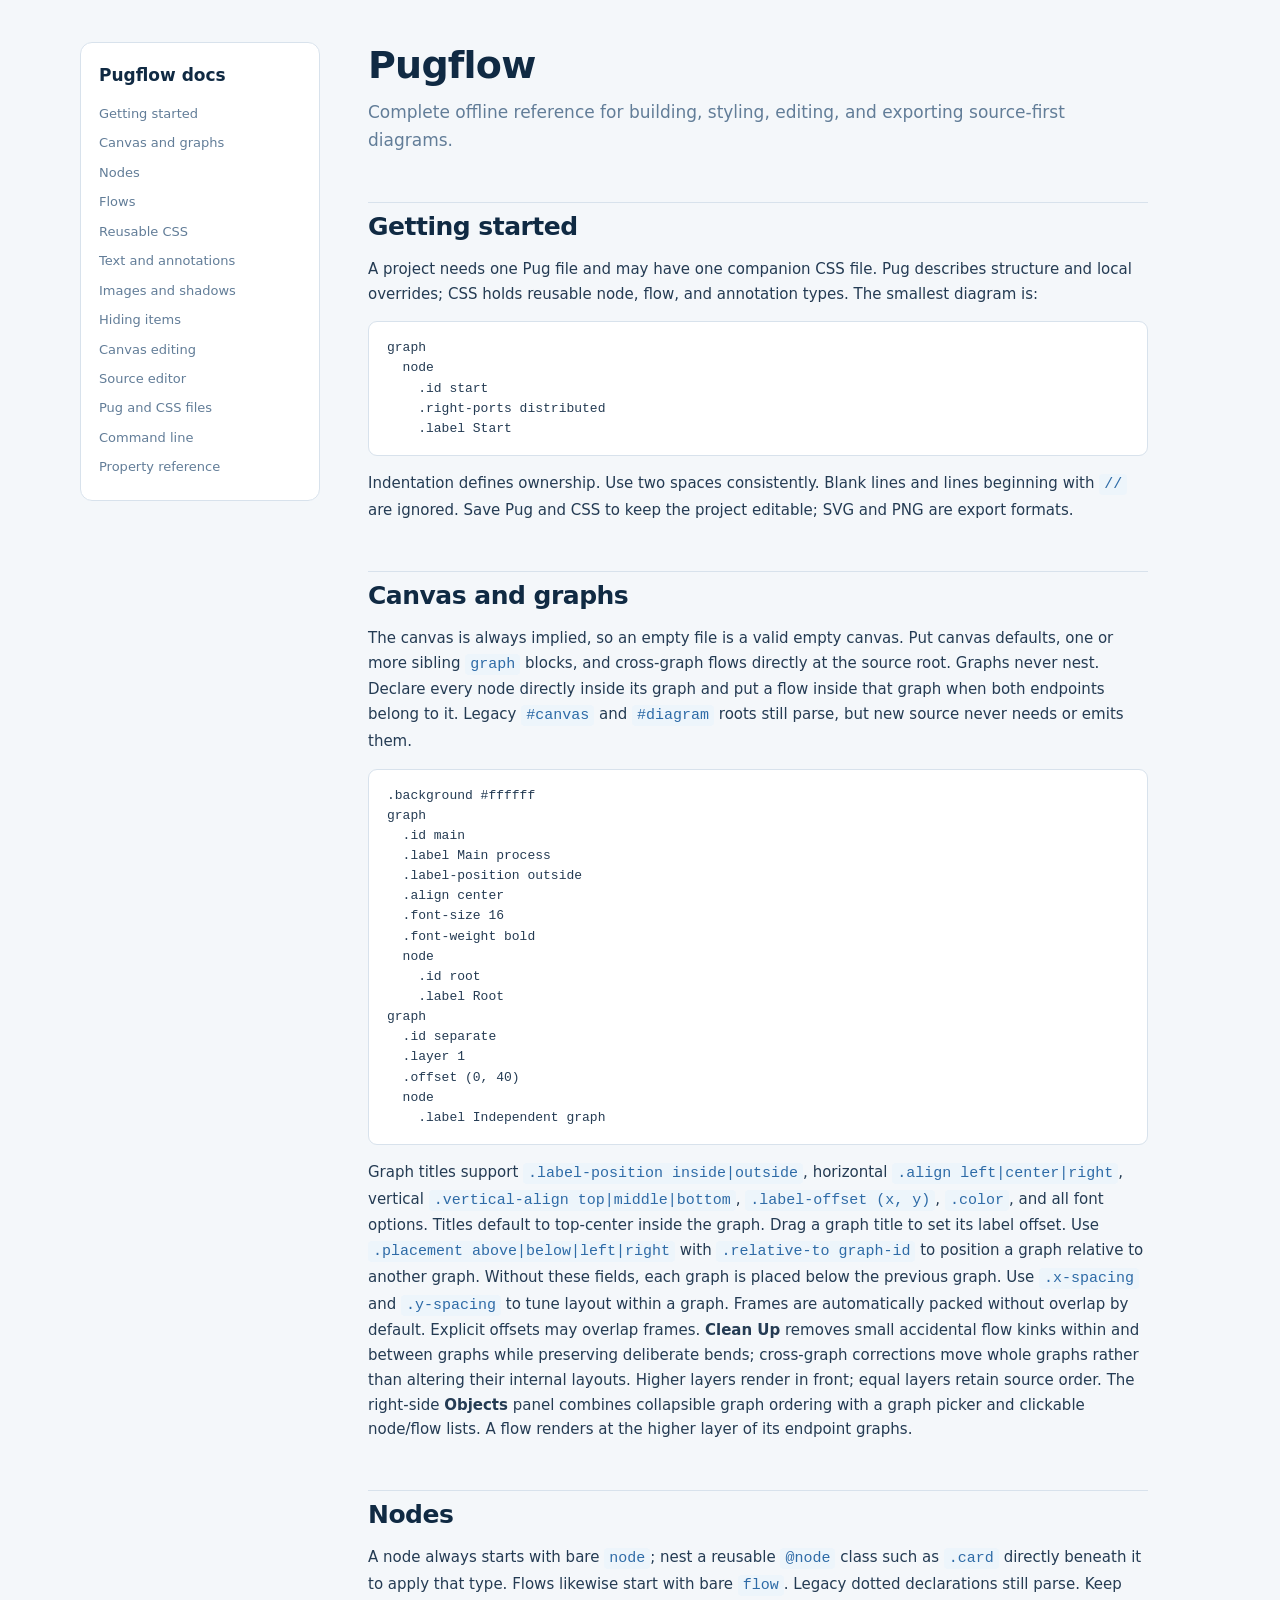
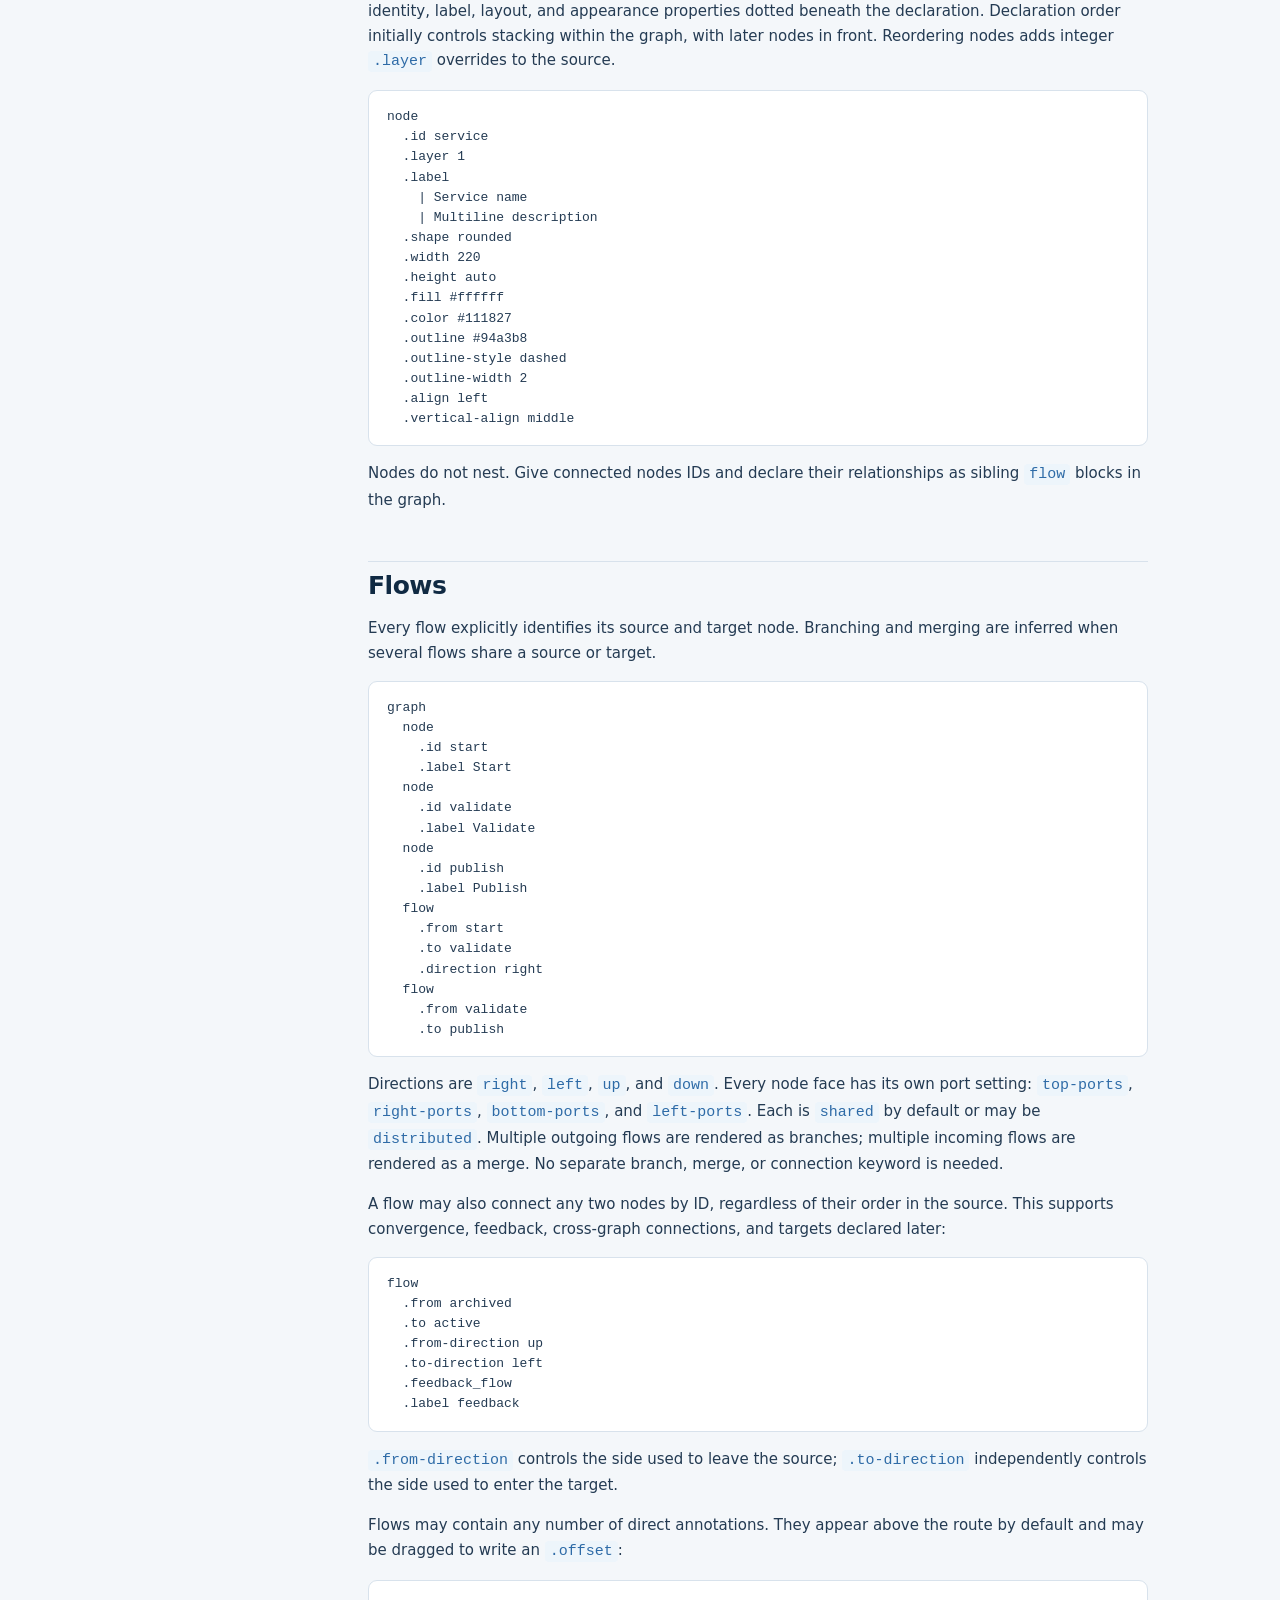
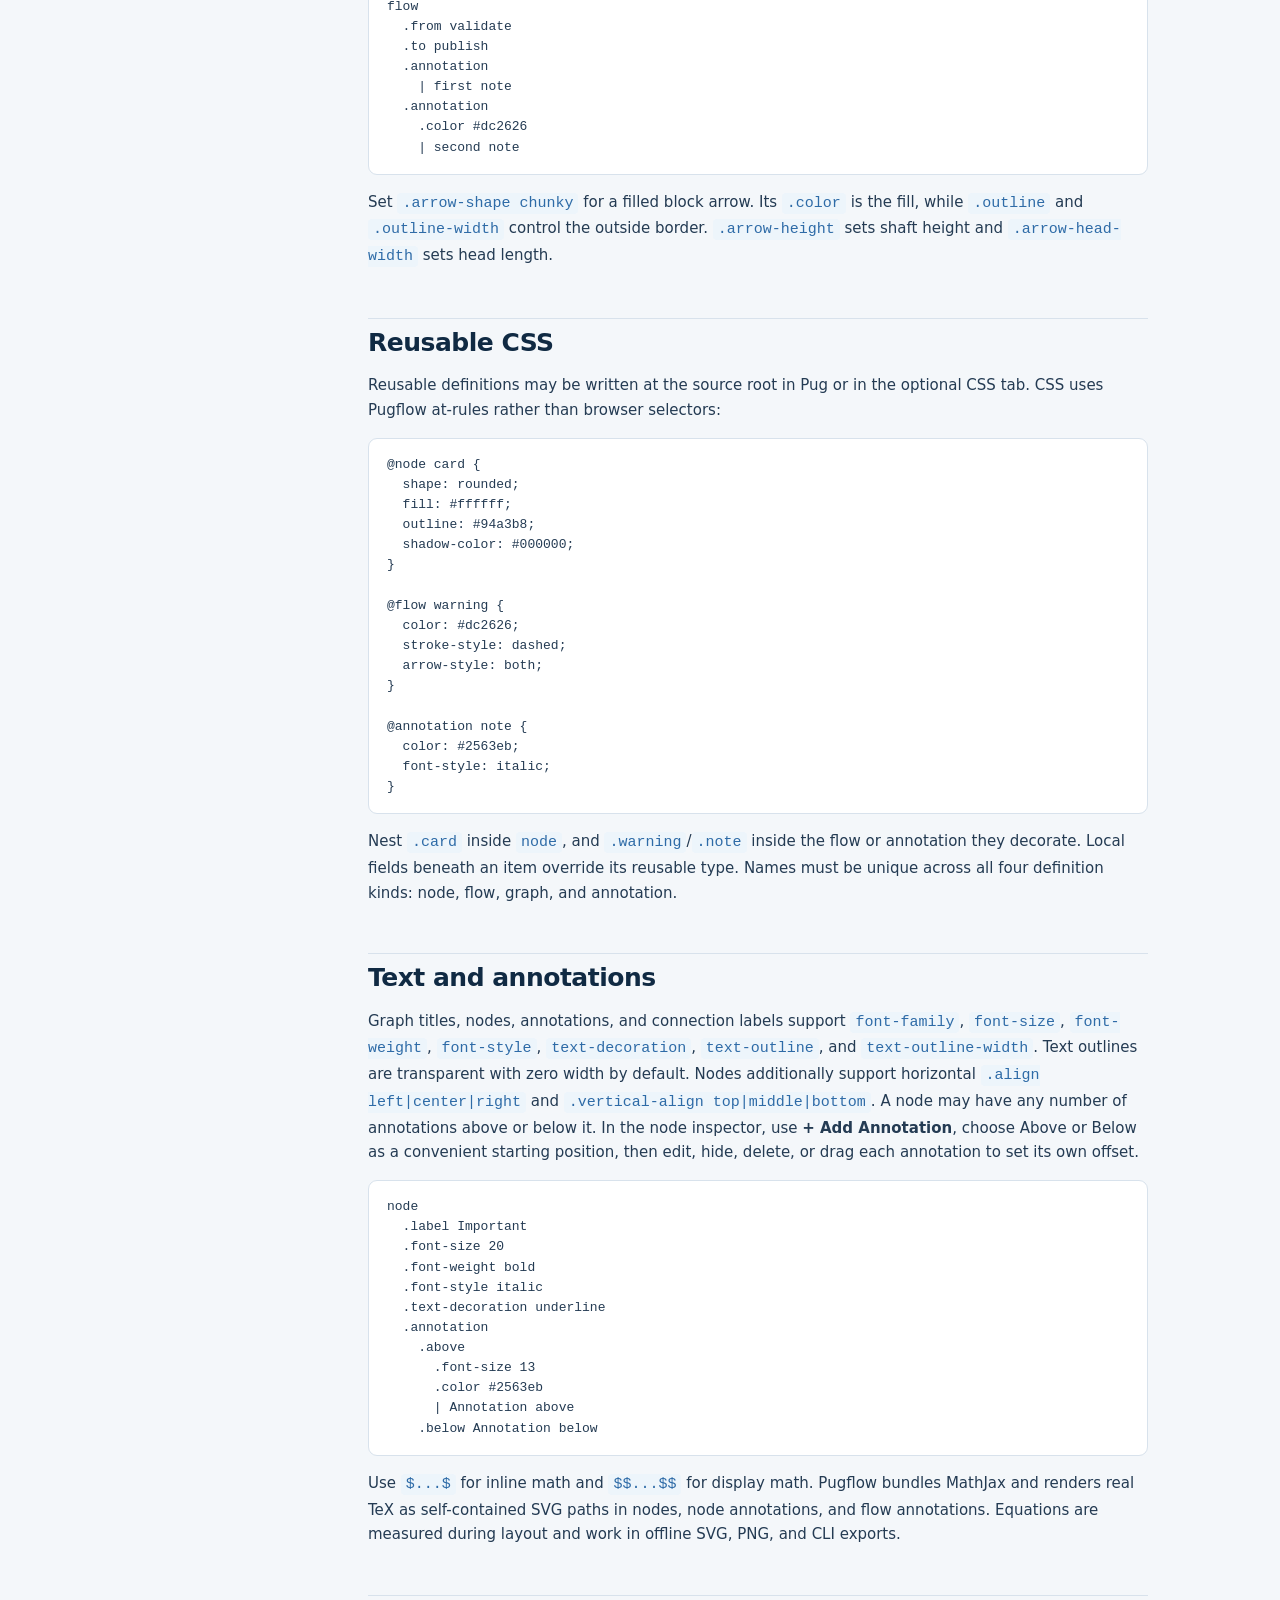
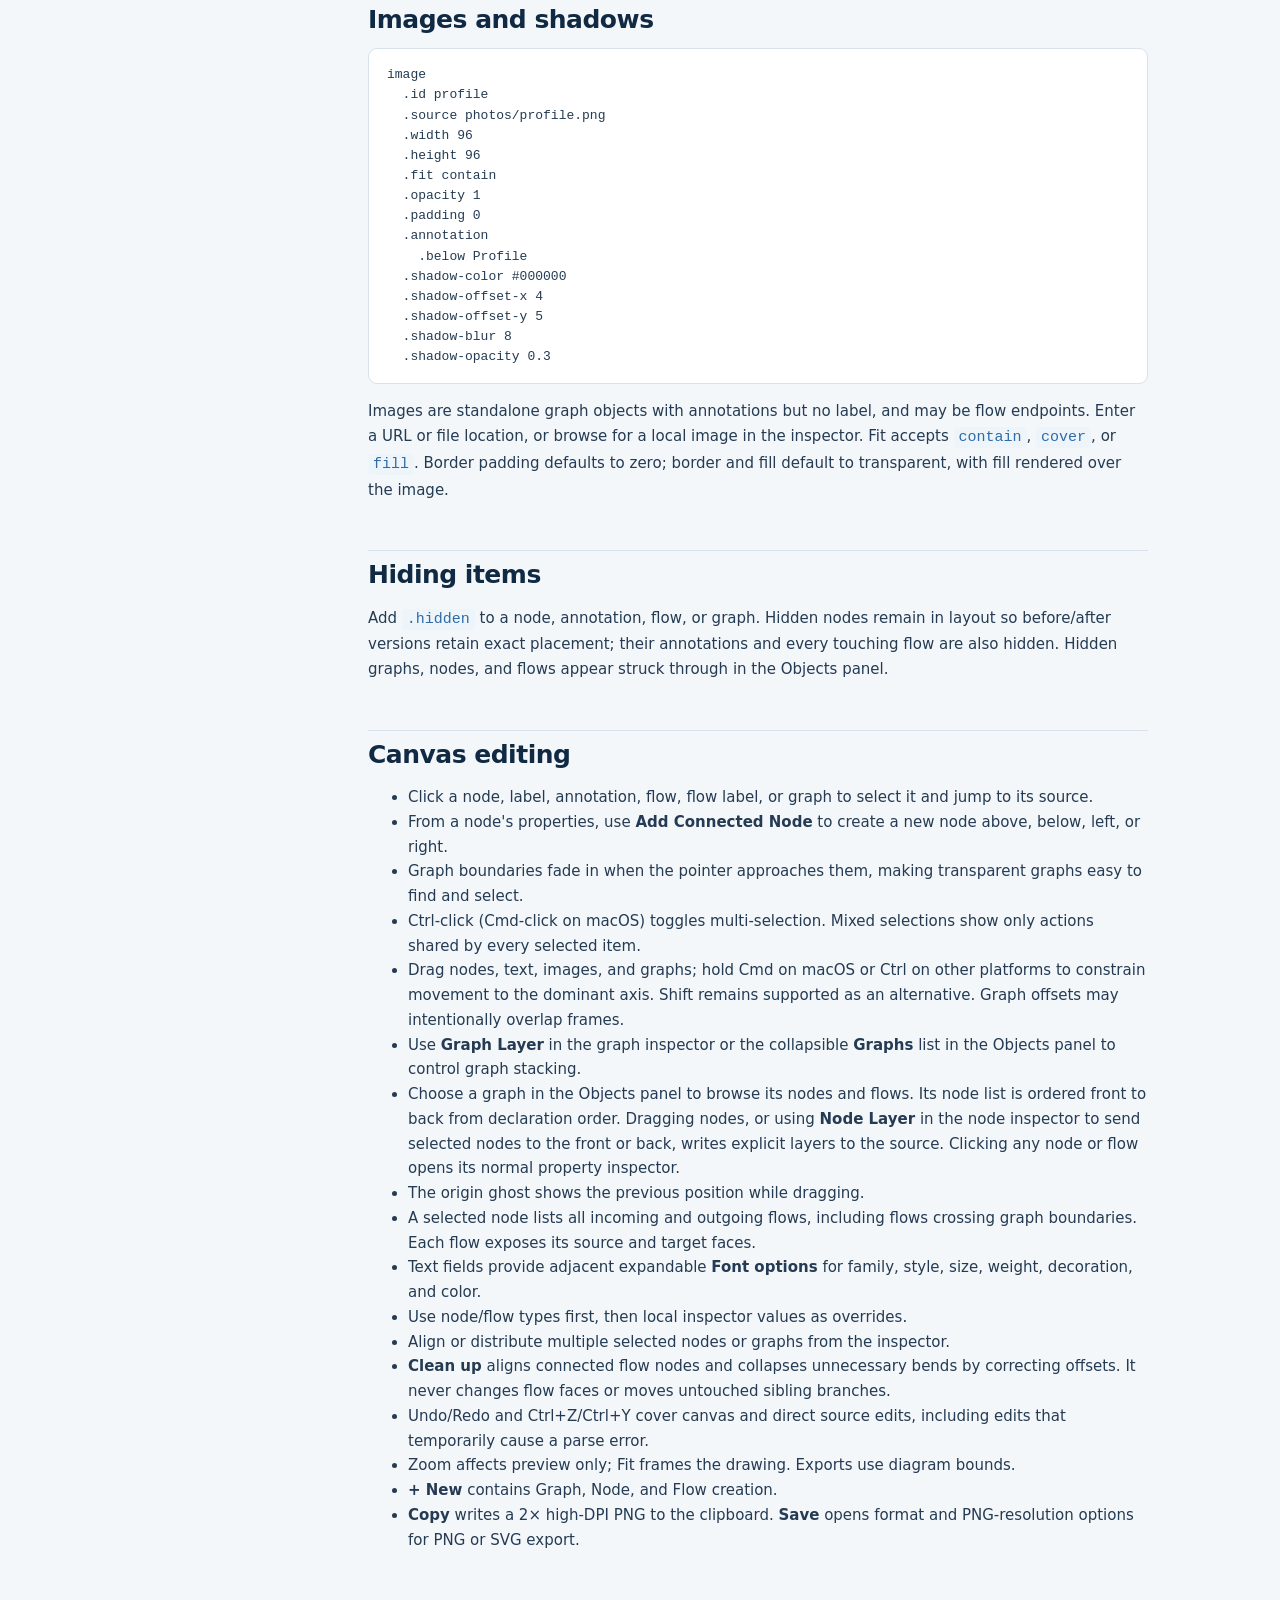
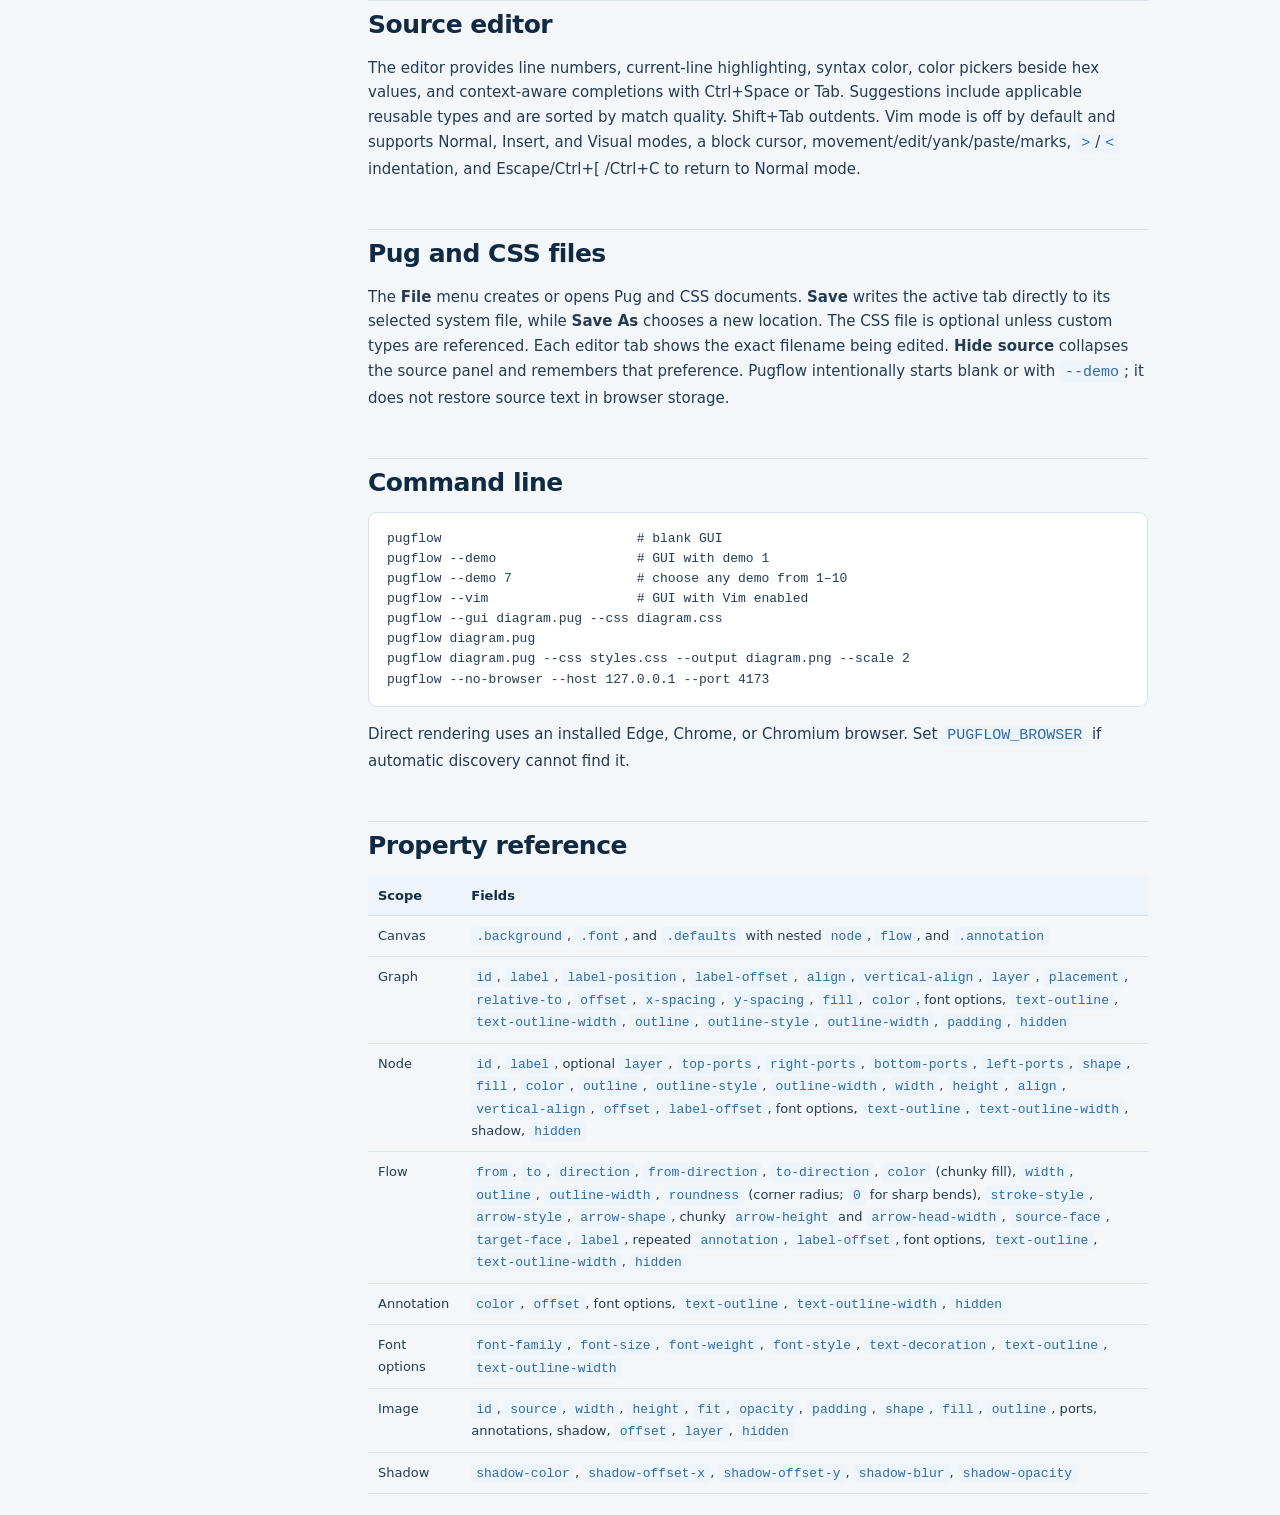
==== commit e9731524: "Add ten selectable diagram demos Co-authored-by: briday1 <20748011+briday1@users.noreply.github.com>" ====
--- a/src/pugflow/web/docs.html
+++ b/src/pugflow/web/docs.html
@@ -152,7 +152,8 @@
 <h2 id="files">Pug and CSS files</h2><p>The <strong>File</strong> menu creates or opens Pug and CSS documents. <strong>Save</strong> writes the active tab directly to its selected system file, while <strong>Save As</strong> chooses a new location. The CSS file is optional unless custom types are referenced. Each editor tab shows the exact filename being edited. <strong>Hide source</strong> collapses the source panel and remembers that preference. Pugflow intentionally starts blank or with <code>--demo</code>; it does not restore source text in browser storage.</p>
 
 <h2 id="cli">Command line</h2><pre><code>pugflow                         # blank GUI
-pugflow --demo                  # GUI with feature tour
+pugflow --demo                  # GUI with demo 1
+pugflow --demo 7                # choose any demo from 1–10
 pugflow --vim                   # GUI with Vim enabled
 pugflow --gui diagram.pug --css diagram.css
 pugflow diagram.pug
